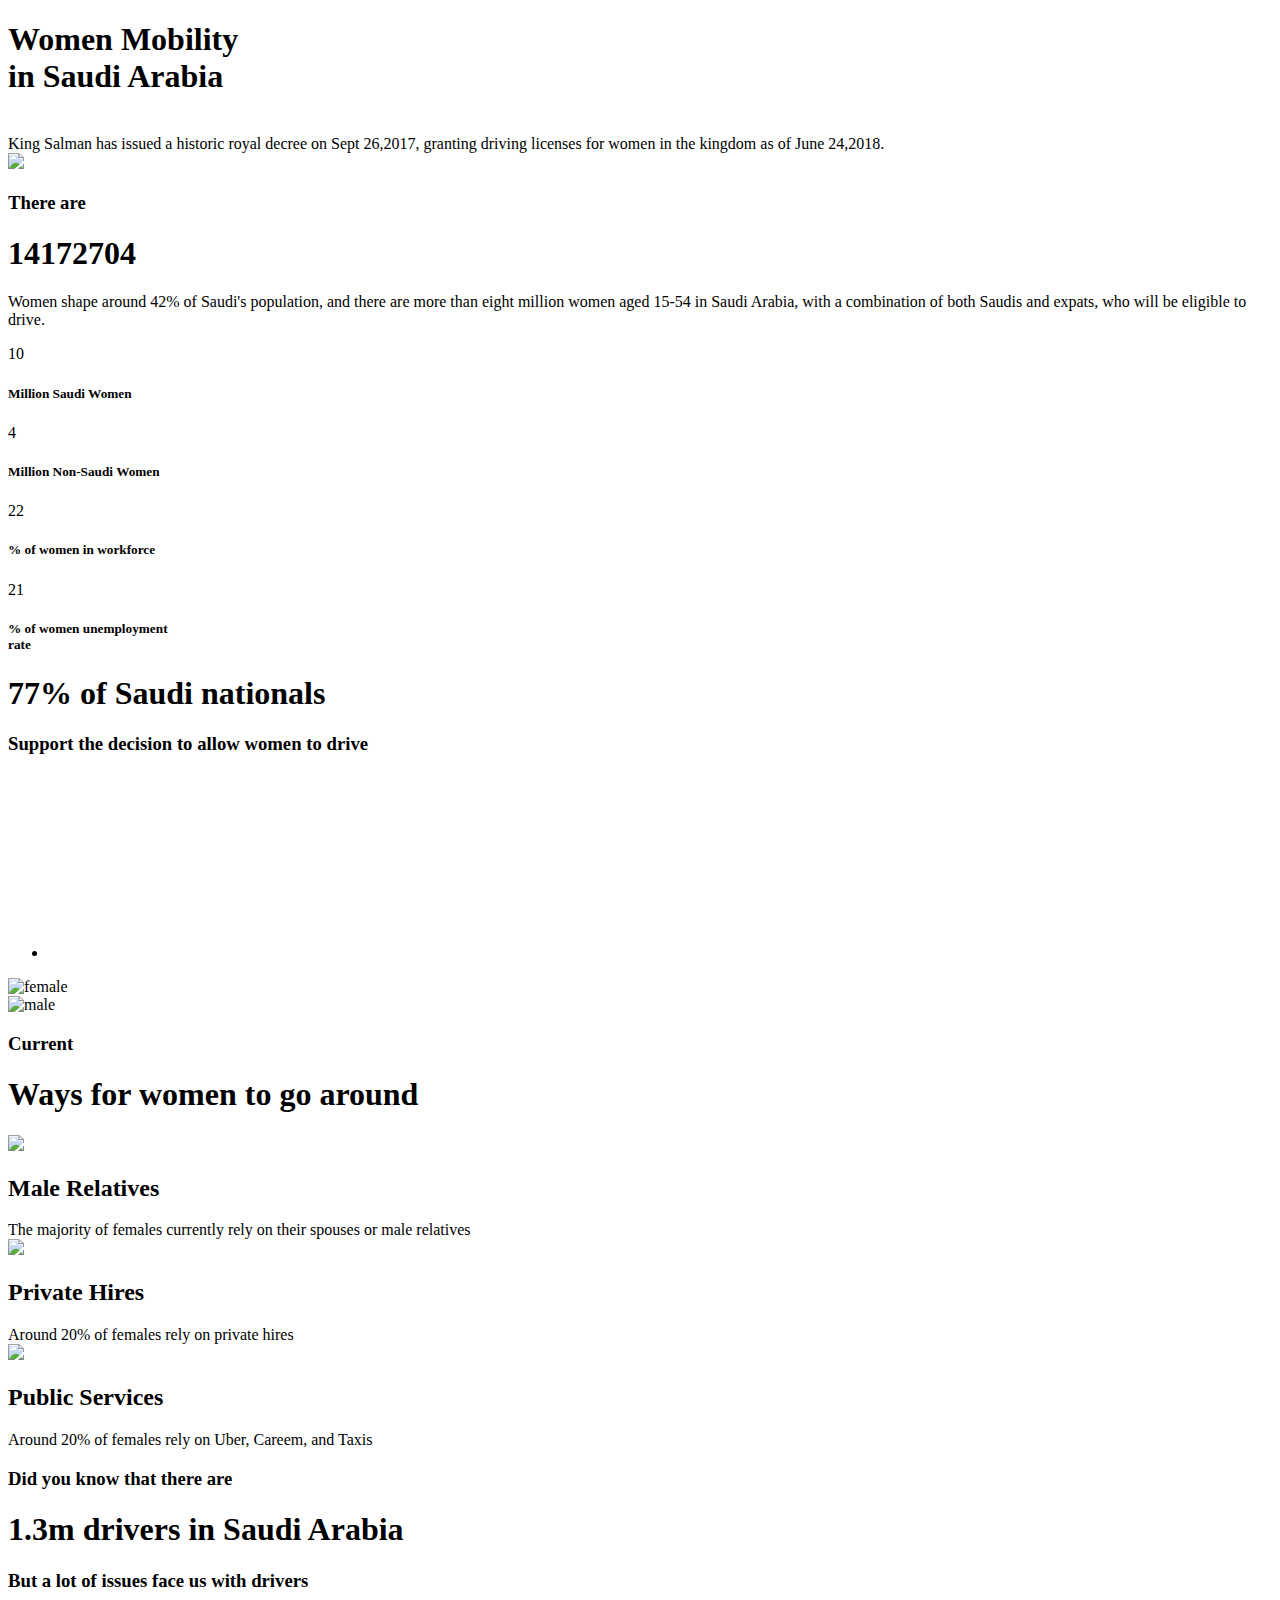
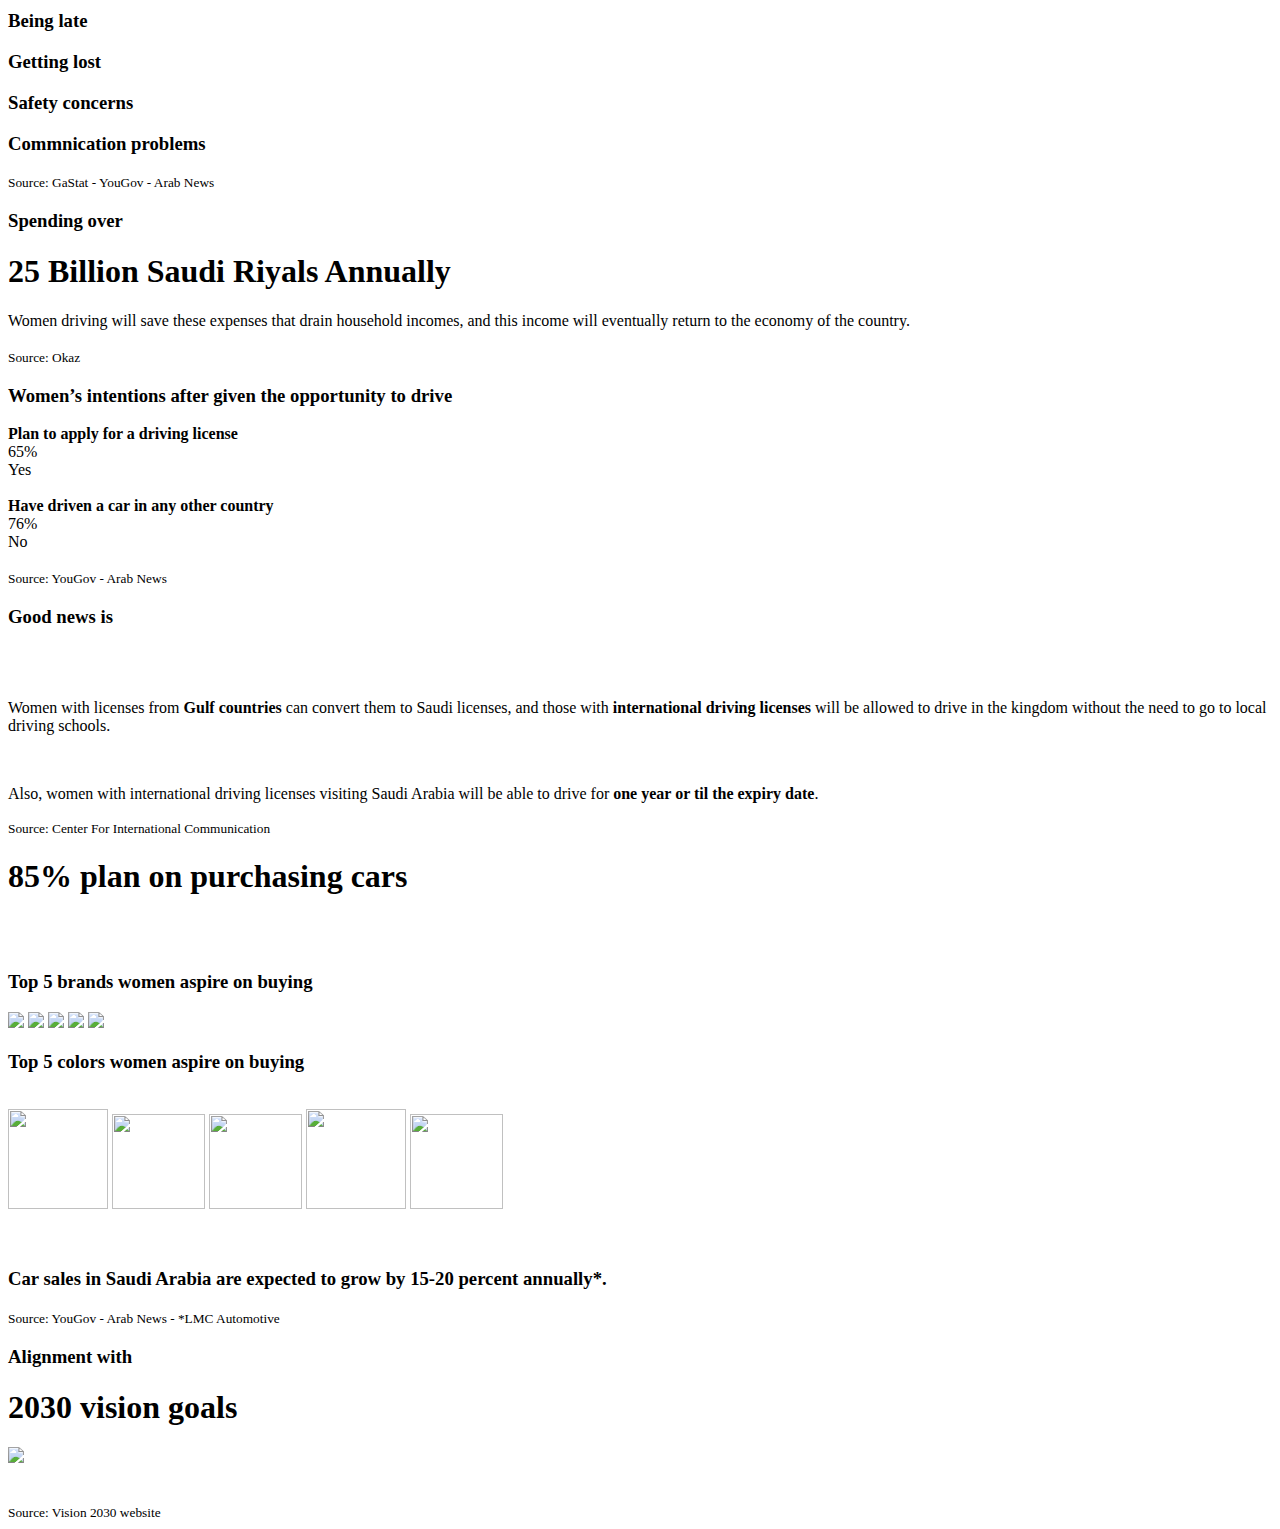
==== index.html @ 743086fd "Add files via upload" ====
<!DOCTYPE html>
<html class="no-js" lang="en">

<head>
    <meta charset="utf-8">
    <title>Women Mobility in Saudi Arabia</title>
    <meta name="description" content="">
    <meta name="author" content="">

    <!-- mobile metas -->
    <meta name="viewport" content="width=device-width, initial-scale=1">

    <!-- CSS -->
    <link rel="stylesheet" href="css/base.css">
    <link rel="stylesheet" href="css/vendor.css">
    <link rel="stylesheet" href="css/main.css">
    <link rel="stylesheet" href="css/piechart.css">
    <link rel="stylesheet" href="css/sunburststyle.css">

    <!-- script -->
    <script src="js/modernizr.js"></script>
    <script src="js/pace.min.js"></script>
    <script src="http://d3js.org/d3.v3.min.js"></script>
    <script src="https://ajax.googleapis.com/ajax/libs/jquery/3.0.0/jquery.min.js"></script>
 

</head>

<body id="top">
    <!-- home -->
    <section id="home" class="s-home target-section" data-parallax="scroll" data-image-src="" >

        <div class="home-content">

            <div class="row home-content__main">
                <div class="col-2-3"><h1> Women Mobility<br> 
                    in Saudi Arabia</h1> <br>King Salman has issued a historic royal decree on Sept 26,2017, granting driving licenses for women in the kingdom as of June 24,2018.</div>
                    <div class=" map col-1-3"><img src="images/mapp.png"></div>
            </div>
            <div class="home-content__line"></div>
        </div> <!-- end home-content -->
    </section> <!-- end s-home -->


    <!-- about -->
    <section id='about' class="s-about">

        <div class="row section-header has-bottom-sep" data-aos="fade-up">
            <div class="col-full">
                <h3 class="subhead subhead--dark">There are</h3>
                <h1 class="stats__count display-1 display-1--light">14172704</h1>
                <!-- <h1 class="display-1 display-1--light">women</h1> -->
            </div>
        </div> <!-- end section-header -->

        <div class="row about-desc" data-aos="fade-up">
            <div class="col-full">
                <p>
                Women shape around 42% of Saudi's population, and there are more than eight million women aged 15-54 in Saudi Arabia, with a combination of both Saudis and expats, who will be eligible to drive. 
                </p>
            </div>
        </div> <!-- end about-desc -->

        <div class="row about-stats stats block-1-4 block-m-1-2 block-mob-full" data-aos="fade-up">
                
            <div class="col-block stats__col ">
                <div class="stats__count">10</div>
                <h5>Million Saudi Women</h5>
            </div>
            <div class="col-block stats__col">
                <div class="stats__count">4</div>
                <h5>Million Non-Saudi Women</h5>
            </div>
            <div class="col-block stats__col">
                <div class="stats__count">22</div>
                <h5>% of women in workforce</h5>
            </div>
            <div class="col-block stats__col">
                <div class="stats__count">21</div>
                <h5>% of women unemployment<br> rate</h5> 
            </div>

        </div> <!-- end about-stats -->

        <div class="about__line"></div>

    </section> <!-- end s-about -->

    <!-- services -->
    <section id='services' class="s-services">

            <div class="row section-header has-bottom-sep" data-aos="fade-up">
                <div class="col-full">
                    <h1 class="display-2">77% of Saudi nationals </h1>
                    <h3 class="subhead">Support the decision to allow women to drive </h3><br>
                </div>
            </div> <!-- end section-header -->

 <div class="row services-list block-1-2 block-tab-full" data-aos="fade-up">
        <div class="charts--container">
                <ul>
                  <li class="chart">
                    <div id="pieChart">
                      <svg id="pieChartSVG">
                        <defs>
                          <filter id='pieChartInsetShadow'>
                            <feOffset dx='0' dy='0'/>
                            <feGaussianBlur stdDeviation='3' result='offset-blur' />
                            <feComposite operator='out' in='SourceGraphic' in2='offset-blur' result='inverse' />
                            <feFlood flood-color='black' flood-opacity='1' result='color' />
                            <feComposite operator='in' in='color' in2='inverse' result='shadow' />
                            <feComposite operator='over' in='shadow' in2='SourceGraphic' />
                          </filter>
                          <filter id="pieChartDropShadow">
                            <feGaussianBlur in="SourceAlpha" stdDeviation="3" result="blur" />
                            <feOffset in="blur" dx="0" dy="3" result="offsetBlur" />
                            <feMerge>
                              <feMergeNode />
                              <feMergeNode in="SourceGraphic" />
                            </feMerge>
                          </filter>
                        </defs>
                      </svg>
                    </div>
                  </li>
                </ul>
        </div>
        <div class="female-icon">
        <img src="images/femaleicon.png" alt="female">
        </div>
        <div class="male-icon">
        <img src="images/maleicon.png" alt="male">
        </div>

    </section> <!-- end s-services -->

    <!-- ways to go -->
    <section id='works' class="s-works">

            <div class="intro-wrap">
                    
                <div class="row section-header has-bottom-sep light-sep" data-aos="fade-up">
                    <div class="col-full">
                        <h3 class="subhead">Current</h3>
                        <h1 class="display-2 display-2--light">Ways for women to go around</h1>
                    </div>
                </div> <!-- end section-header -->
            
         <div class="row block-1-3 block-tab-full" data-aos="fade-up">

            <div class="col-block align-center">
                <img src="images/maleeee.png" />
                <h2 class="display-2--light">Male Relatives</h2>
                The majority of females currently rely on their spouses or male relatives
            </div>
            
            <div class="col-block align-center">
                <img src="images/driverrr.png" />
                <h2 class="display-2--light">Private Hires</h2>
                Around 20% of females rely on private hires
            </div>
            <div class="col-block align-center"> 
                <img src="images/taxiiii.png" />
                <h2 class="display-2--light">Public Services</h2> 
                Around 20% of females rely on Uber, Careem, and Taxis
            </div>
    
        </div> <!-- end row-->
        </div><!-- end intro-wrap-->
    
        </section> <!-- end s-works -->


    <!-- Drivers -->
    <section id='services' class="s-services">

        <div class="row section-header has-bottom-sep" data-aos="fade-up">
            <div class="col-full">
                <h3 class="subhead">Did you know that there are </h3>
                <h1 class="display-2">1.3m drivers in Saudi Arabia</h1>
                <h3 class="subhead">But a lot of issues face us with drivers </h3>
            </div>
        </div> <!-- end section-header -->

        <div class="row services-list block-1-2 block-tab-full service-pad">
            <div class="col-block service-item" data-aos="fade-up">
                <div class="service-icon">
                    <i class="icon-clock"></i>
                </div>
                <div class="service-text">
                    <h3 class="h2">Being late</h3>
                </div>
            </div>

            <div class="col-block service-item" data-aos="fade-up">
                <div class="service-icon">
                    <i class="icon-car"></i>
                </div>
                <div class="service-text">
                    <h3 class="h2">Getting lost</h3>
                </div>
            </div>

            <div class="col-block service-item" data-aos="fade-up">
                <div class="service-icon">
                    <i class="icon-warning"></i>
                </div>  
                <div class="service-text">
                    <h3 class="h2">Safety concerns</h3>
                </div>
            </div>

            <div class="col-block service-item" data-aos="fade-up">
                <div class="service-icon">
                    <i class="icon-chat"></i>
                </div>
                <div class="service-text">
                    <h3 class="h2">Commnication problems</h3>
                </div>
            </div>
            
        </div> <!-- end services-list -->
      <small class="source">Source: GaStat - YouGov - Arab News</small>  
    </section> <!-- end drivers -->


    <!-- Economy -->
    <section id='works' class="s-works">

        <div class="intro-wrap">
                
            <div class="row section-header has-bottom-sep light-sep" data-aos="fade-up">
                <div class="col-full">
                    <h3 class="subhead">Spending over </h3>
                    <h1 class="display-2 display-2--light">25 Billion Saudi Riyals Annually</h1>
                    Women driving will save these expenses that drain household incomes,
                    and this income will eventually return to the economy of the country.<br><br>
                    <small>Source: Okaz</small>
                </div>
            </div> <!-- end section-header -->


        </div> <!-- end intro-wrap-->

    </section> <!-- end Economy -->

     <!-- Section # Planning -->
     <section id='services' class="s-services">

            <div class="row section-header has-bottom-sep" data-aos="fade-up">
                <div class="col-full">
                    <h3 class="subhead">Women’s intentions after given the opportunity to drive </h3>
                </div>
            </div> <!-- end section-header -->
    
            <div class="row services-list block-1-2 block-tab-full">
                <div class="col-block service-item" data-aos="fade-up">
                        <div class="service-text">
                              <strong> Plan to apply for a driving license</strong> 
                            </div>
                            <div id="sunburstchart" class="block-1-2 ">
                                <div id="explanation" style="visibility: block;">
                                    <span id="percentage">65%<br>Yes</span>
                                    <br/>
                                    <span id="desc"></span>
                                    <br/>
                                </div>
                            </div>
            
                        </div>
            
                        <div class="col-block service-item" data-aos="fade-up">
                            <div class="service-text">
                              <strong>Have driven a car in any other country</strong>  
                            </div>
                            <div id="sunburstchart2" class="block-1-2">
                                <div id="explanation2" style="visibility: block;">
                                    <span id="percentage2">76%<br>No</span>
                                    <br/>
                                    <span id="desc2"></span>
                                    <br/>
                                </div>
                            </div>
                        </div>          
     
            </div> <!-- end services-list -->
                
            <small class="source">Source: YouGov - Arab News</small> 
    
        </section> <!-- end Section # Planning -->
    
    
        <!-- Licenses -->
        <section id='works' class="s-works">
    
            <div class="intro-wrap">
                    
                <div class="row section-header has-bottom-sep light-sep" data-aos="fade-up">
                    <div class="col-full">
                        <h3 class="subhead"> Good news is</h3><br><br>
                        <!-- <h1 class="display-2 display-2--light">Reasons to drive</h1> -->
                           <p class="grey">Women with licenses from
                                <b class="light">Gulf countries</b> can convert them to Saudi licenses, and those with
                                <b class="light">international driving licenses</b> will be allowed to drive in the kingdom without the need to go to local
                                driving schools.</p> 
                                <br>
                                <p class="grey">Also, women with international driving licenses visiting Saudi Arabia will be able to drive for
                                <b class="light">one year or til the expiry date</b>.</p> 
                                <small class="source">Source: Center For International Communication</small>

                    </div>
                </div> <!-- end section-header -->
    
    
          
    
            </div> <!-- end intro-wrap-->
    
        </section> <!-- end Reasons -->


    <!-- Cars -->
    <section id="clients" class="s-clients">

        <div class="row section-header" data-aos="fade-up">
            <div class="col-full">

                <h1 class="display-2">85% plan on purchasing cars</h1> <br><br>
                <h3 class="subhead">Top 5 brands women aspire on buying</h3>
            </div>
        </div> <!-- end section-header -->

        <div class="row clients-outer" data-aos="fade-up">
            <div class="col-full">
                <div class="clients">
                    
                    <a href="#0" title="" class="clients_"><img src="images/clients/toyota.jpg" /></a>
                    <a href="#0" title="" class="clients_"><img src="images/clients/bmww.png" /></a>
                    <a href="#0" title="" class="clients_"><img src="images/clients/jeepp.png" /></a>
                    <a href="#0" title="" class="clients_"><img src="images/clients/mercedess.png" /></a>
                    <a href="#0" title="" class="clients_"><img src="images/clients/kiaaa.png" /></a>                    
                     
                </div> <!-- end clients -->
            </div> <!-- end col-full -->
        </div> <!-- end clients-outer -->

        <div class="row clients-outer" data-aos="fade-up">
                <div class="col-full">
                        <h3 class="subhead">Top 5 colors women aspire on buying</h3><br>

                    <div class="clients">
                        <a href="#0" title="" class="clients_"><img src="images/colors/blackkk.png" height="100px" width="100px" /></a>
                        <a href="#0" title="" class="clients_"><img src="images/colors/whiteee.png" height="95px" width="93px" /></a>
                        <a href="#0" title="" class="clients_"><img src="images/colors/pearlywhiteee.png" height="95px" width="93px" /></a>
                        <a href="#0" title="" class="clients_"><img src="images/colors/reddd.png" height="100px" width="100px" /></a>
                        <a href="#0" title="" class="clients_"><img src="images/colors/blueee.png" height="95px" width="93px" /></a>
                    </div> <!-- end clients -->
                </div> <!-- end col-full -->
                <br><br>
                <div class="col-full">
                        <h3>Car sales in Saudi Arabia are expected to grow by 15-20 percent annually*.</h3>
                </div>
                
            <small class="source">Source: YouGov - Arab News - *LMC Automotive</small> 
                </div> 
            </div> <!-- end clients-outer -->
      
       

    </section> <!-- end cars -->


    <!-- contact-->
    <section id="contact" class="s-contact">

        <div class="overlay"></div>
        <div class="contact__line"></div>

        <div class="row section-header" data-aos="fade-up">
            <div class="col-full">
                <h3 class="subhead">Alignment with</h3>
                <h1 class="display-2 display-2--light">2030 vision goals</h1>
            </div>
        </div>

        <div class="row contact-content" data-aos="fade-up">

                        <div id="vision"> 
                                <img data-aos=zoom-in-up id="vision" src="images/vision2.png">
                        </div>
                        <br><br>
                        <small class="source">Source: Vision 2030 website</small> 
                        

        </div> <!-- end contact-content -->

    </section> <!-- end s-contact -->



    <!-- Java Script -->
    <script src="js/jquery-3.2.1.min.js"></script>
    <script src="js/plugins.js"></script>
    <script src="js/main.js"></script>
    <script src="js/piescript.js"></script>
    <script src="js/sunburstScript.js"></script>
    <script src="js/sunburst2Script.js"></script>
   

</body>

</html>
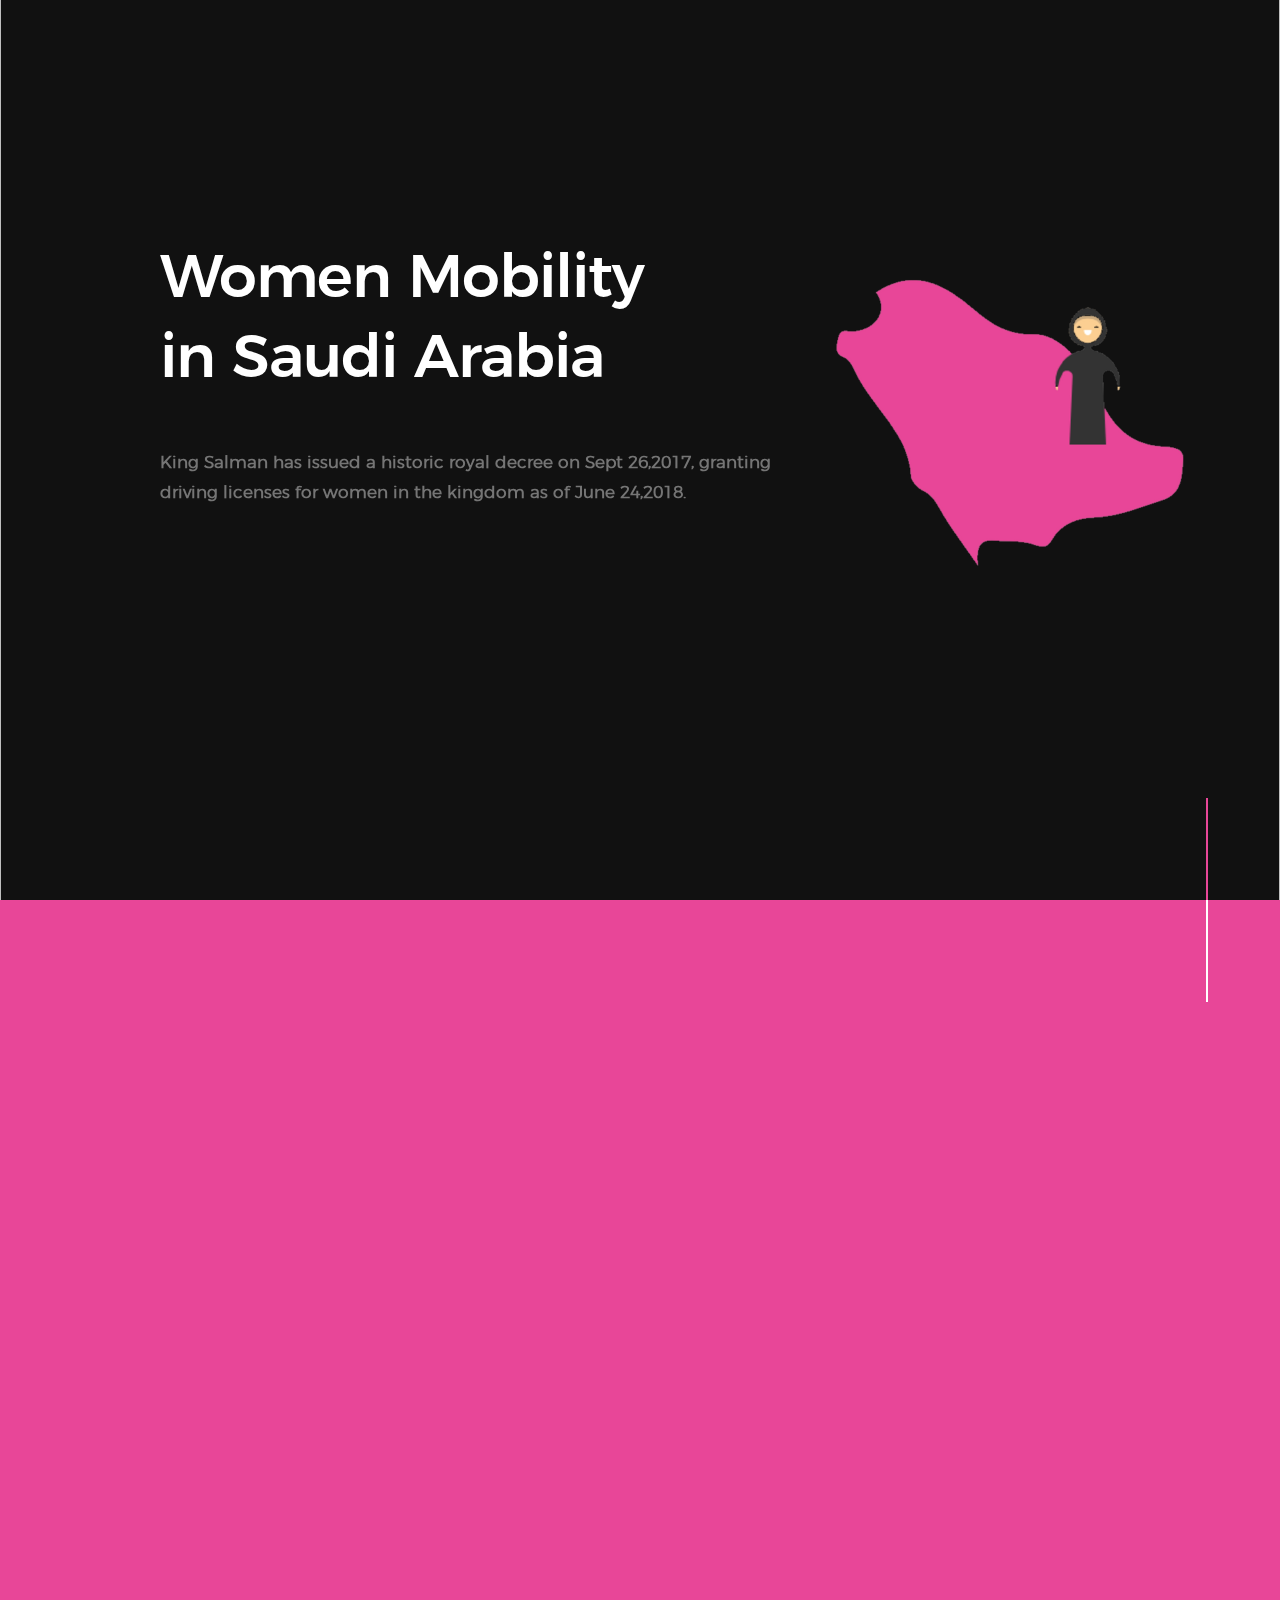
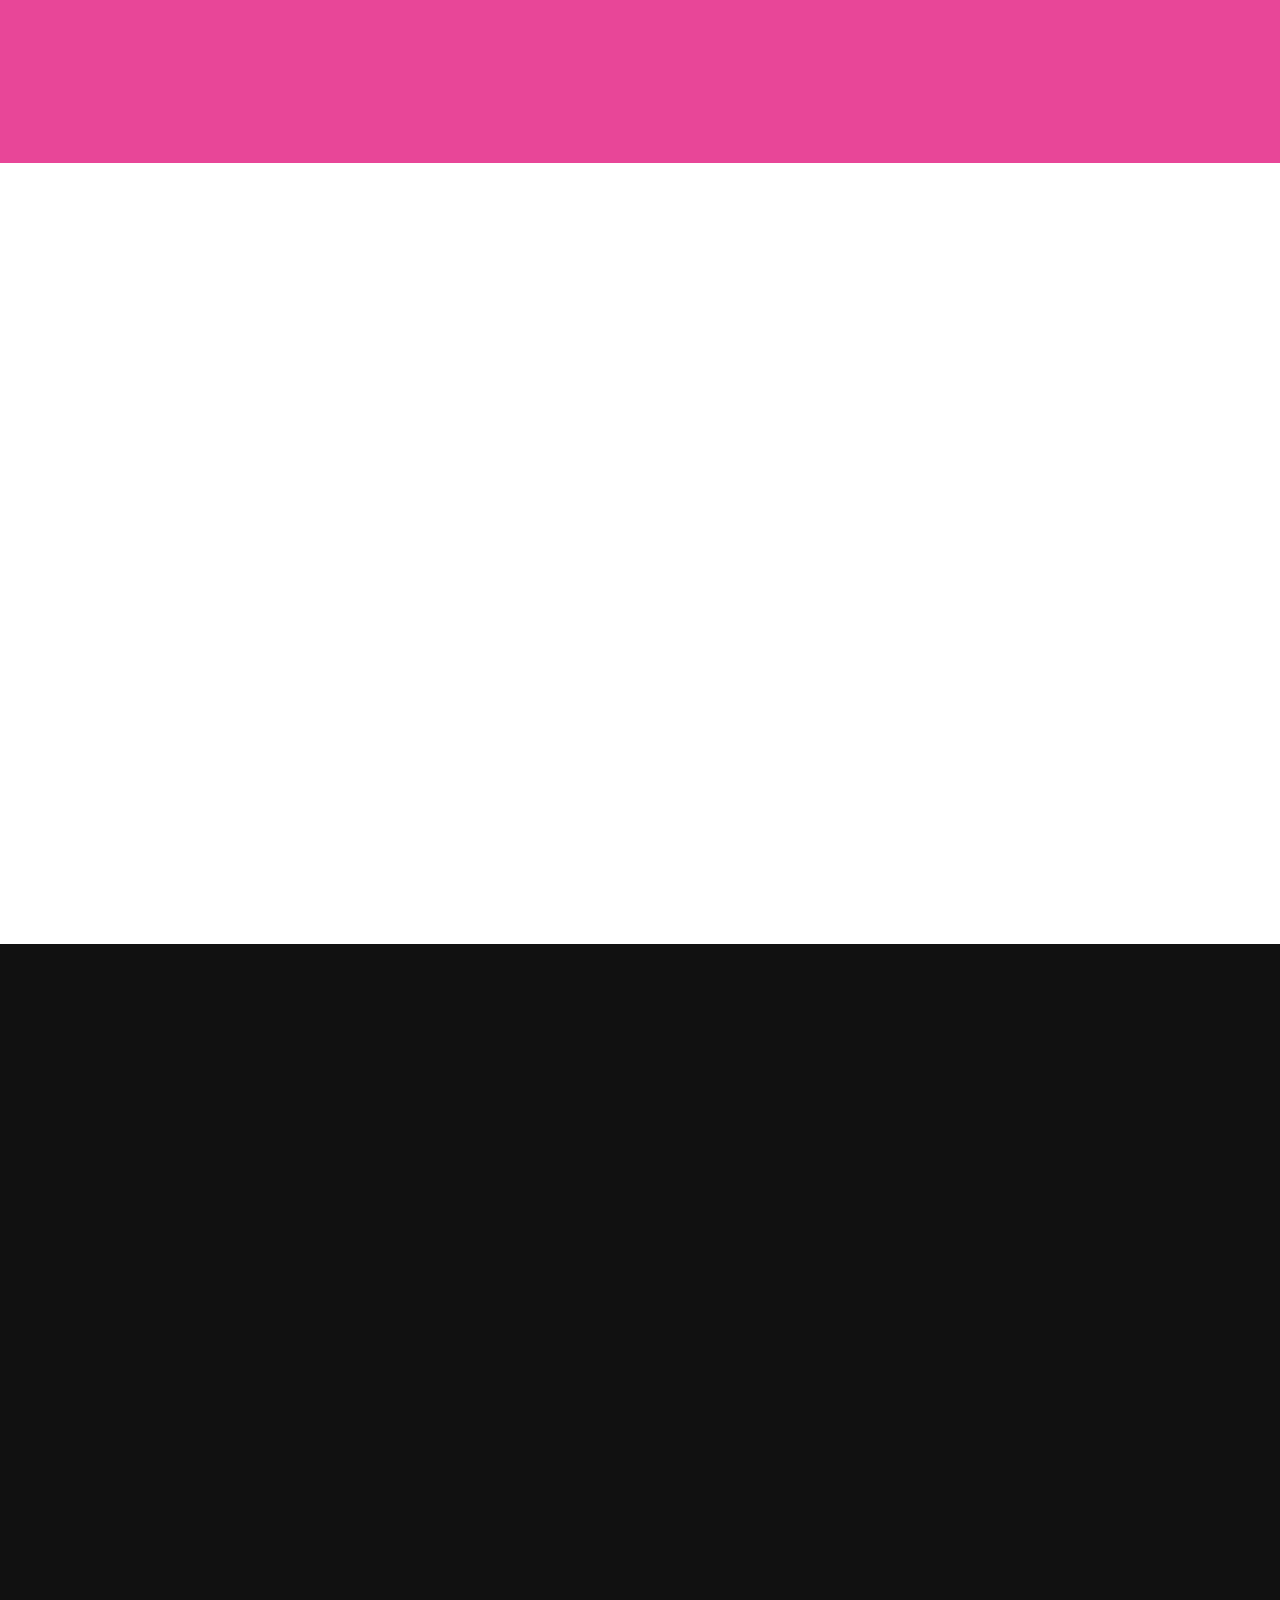
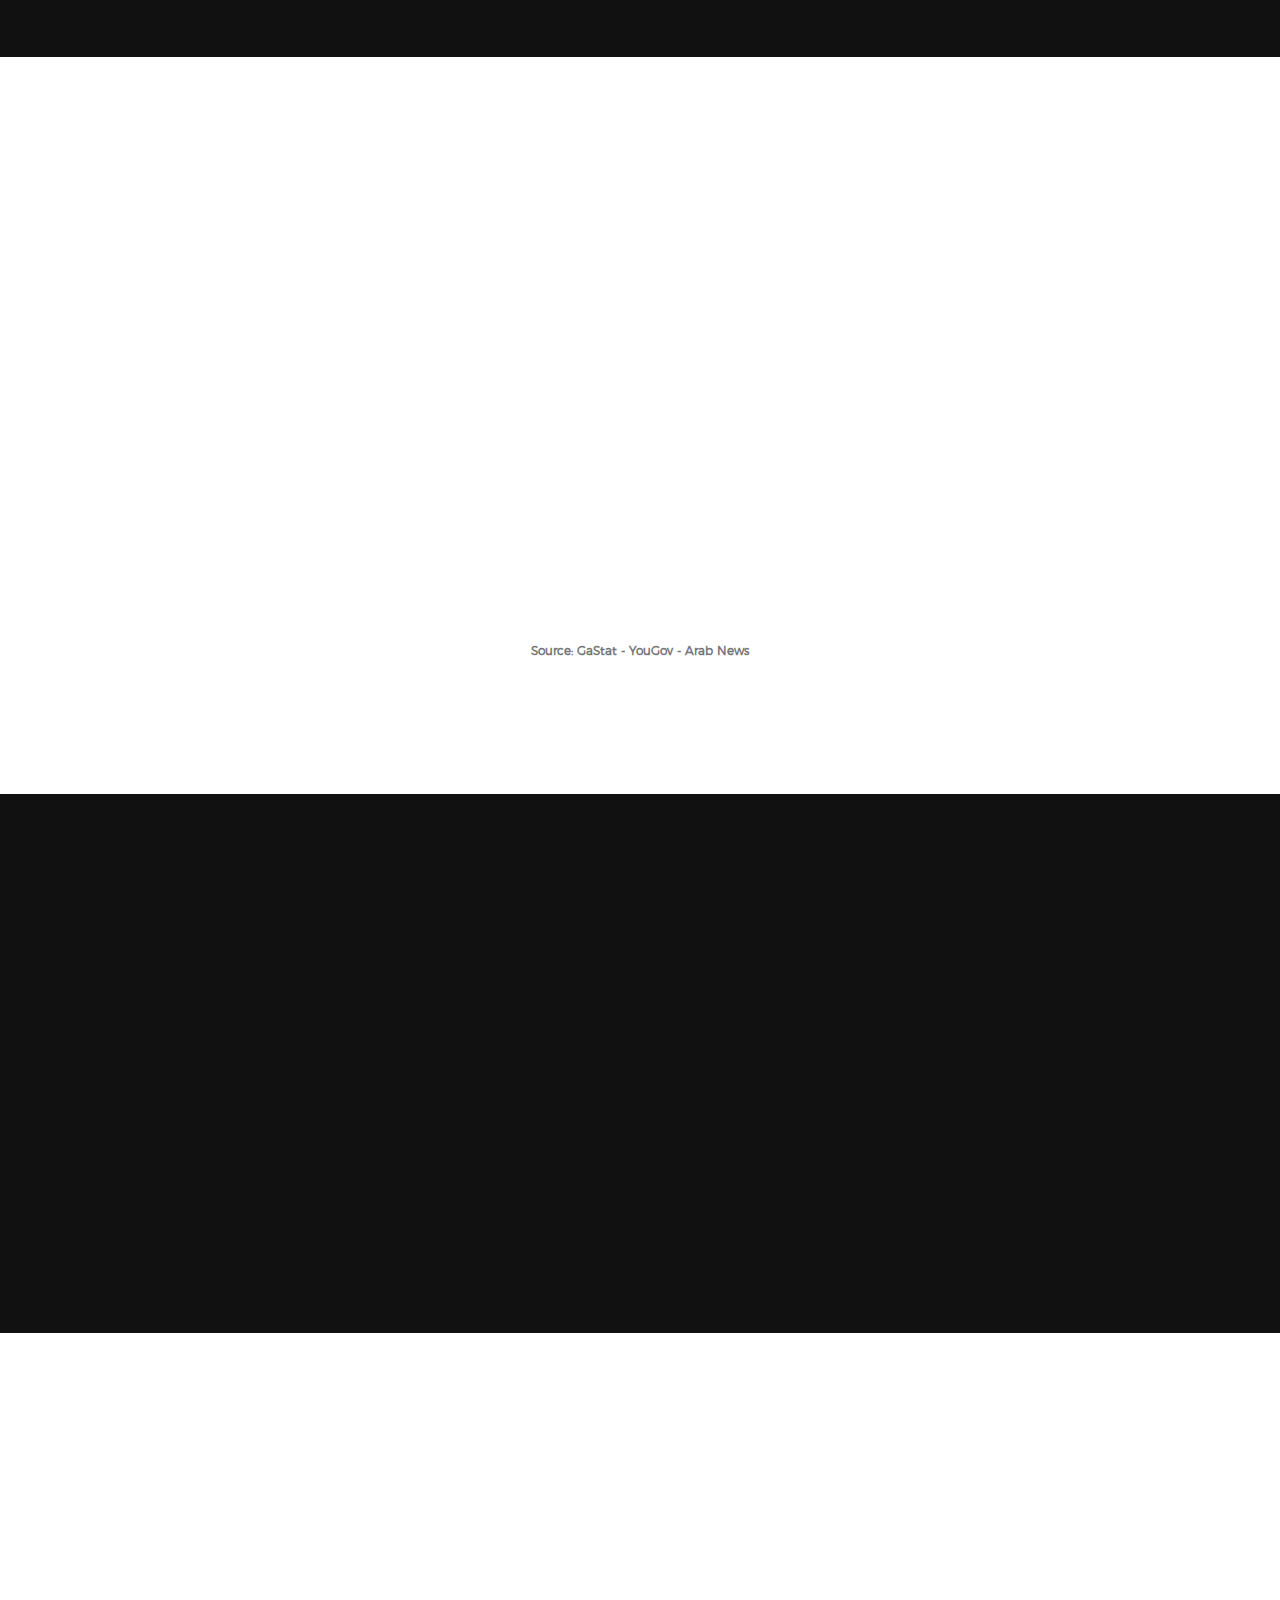
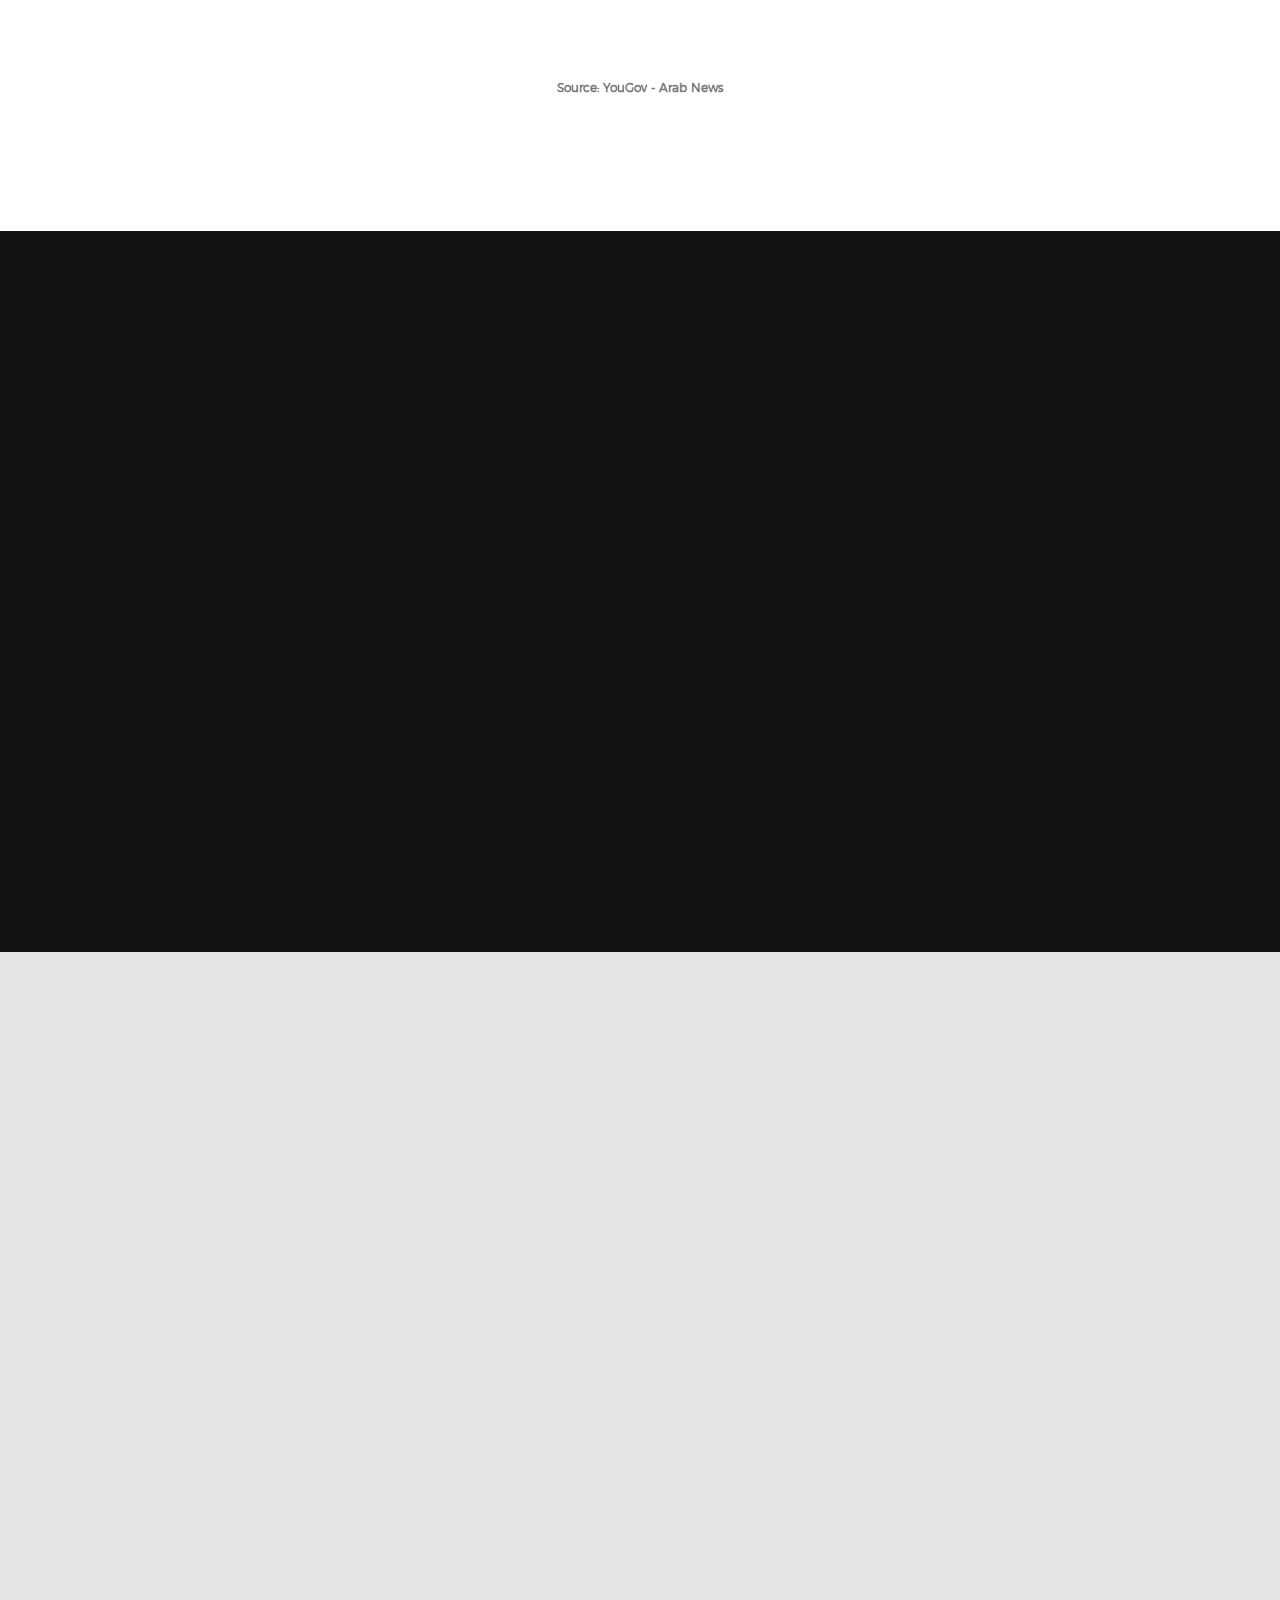
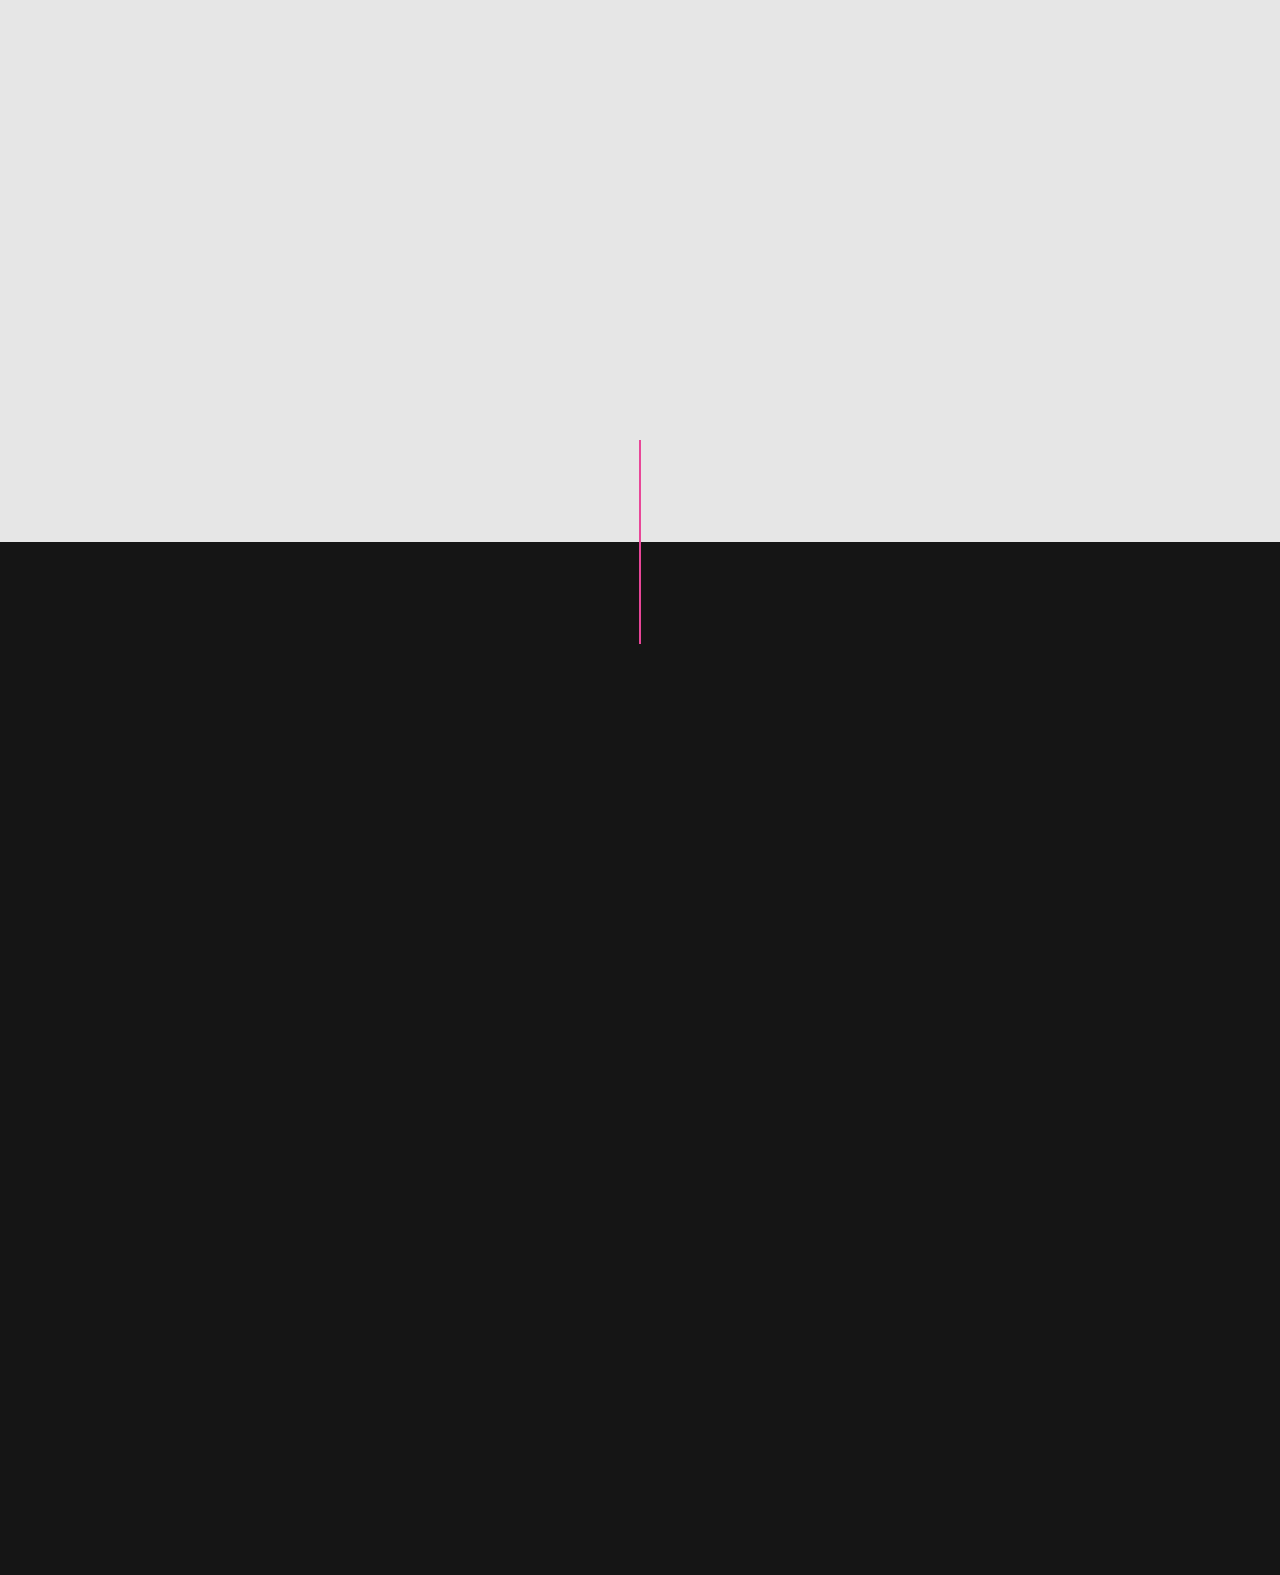
==== commit 7d177ea4: "Update index.html" ====
--- a/index.html
+++ b/index.html
@@ -20,7 +20,7 @@
     <!-- script -->
     <script src="js/modernizr.js"></script>
     <script src="js/pace.min.js"></script>
-    <script src="http://d3js.org/d3.v3.min.js"></script>
+    <script src="https://d3js.org/d3.v3.min.js"></script>
     <script src="https://ajax.googleapis.com/ajax/libs/jquery/3.0.0/jquery.min.js"></script>
  
 
@@ -409,4 +409,4 @@
 
 </body>
 
-</html>+</html>
--- a/css/base.css
+++ b/css/base.css
@@ -0,0 +1,921 @@
+/* =================================================================== 
+ *
+ *  Base Stylesheet
+ *  ------------------------------------------------------------------
+ *
+ *  TOC:
+ *  # imports 
+ *  # normalize
+ *  # basic/base setup styles
+ *      ## Media
+ *      ## Typography resets 
+ *      ## links
+ *      ## inputs
+ *  # grid
+ *      ## medium size devices
+ *      ## tablets
+ *      ## mobile devices
+ *      ## small mobile devices
+ *  # block grids
+ *      ## medium size devices
+ *      ## tablets
+ *      ## mobile devices
+ *      ## small mobile devices
+ *  # MISC
+ *
+ * =================================================================== */
+
+
+/* ===================================================================
+ * # imports 
+ *
+ * ------------------------------------------------------------------- */
+@import url("font-awesome/css/font-awesome.min.css");
+@import url("micons/micons.css");
+@import url("fonts.css");
+
+
+/* ===================================================================
+ * # normalize
+ * normalize.css v5.0.0 | MIT License | 
+ * github.com/necolas/normalize.css
+ *
+ * ------------------------------------------------------------------- */
+html {
+    font-family: "montserrat-light", sans-serif;
+    line-height: 1.15;
+    -ms-text-size-adjust: 100%;
+    -webkit-text-size-adjust: 100%;
+}
+
+body {
+    margin: 0;
+}
+
+article,
+aside,
+footer,
+header,
+nav,
+section {
+    display: block;
+}
+
+h1 {
+    font-size: 2em;
+    margin: 0.67em 0;
+}
+
+figcaption,
+figure,
+main {
+    display: block;
+}
+
+figure {
+    margin: 1em 40px;
+}
+
+hr {
+    box-sizing: content-box;
+    height: 0;
+    overflow: visible;
+}
+
+pre {
+    font-family: monospace, monospace;
+    font-size: 1em;
+}
+
+a {
+    background-color: transparent;
+    -webkit-text-decoration-skip: objects;
+}
+
+a:active,
+a:hover {
+    outline-width: 0;
+}
+
+abbr[title] {
+    border-bottom: none;
+    text-decoration: underline;
+    text-decoration: underline dotted;
+}
+
+b,
+strong {
+    font-weight: inherit;
+}
+
+b,
+strong {
+    font-weight: bolder;
+}
+
+code,
+kbd,
+samp {
+    font-family: monospace, monospace;
+    font-size: 1em;
+}
+
+dfn {
+    font-style: italic;
+}
+
+mark {
+    background-color: #ff0;
+    color: #000;
+}
+
+small {
+    font-size: 80%;
+}
+
+sub,
+sup {
+    font-size: 75%;
+    line-height: 0;
+    position: relative;
+    vertical-align: baseline;
+}
+
+sub {
+    bottom: -0.25em;
+}
+
+sup {
+    top: -0.5em;
+}
+
+audio,
+video {
+    display: inline-block;
+}
+
+audio:not([controls]) {
+    display: none;
+    height: 0;
+}
+
+img {
+    border-style: none;
+}
+
+svg:not(:root) {
+    overflow: hidden;
+}
+
+button,
+input,
+optgroup,
+select,
+textarea {
+    font-family: sans-serif;
+    font-size: 100%;
+    line-height: 1.15;
+    margin: 0;
+}
+
+button,
+input {
+    overflow: visible;
+}
+
+button,
+select {
+    text-transform: none;
+}
+
+button,
+html [type="button"],
+[type="reset"],
+[type="submit"] {
+    -webkit-appearance: button;
+}
+
+button::-moz-focus-inner,
+[type="button"]::-moz-focus-inner,
+[type="reset"]::-moz-focus-inner,
+[type="submit"]::-moz-focus-inner {
+    border-style: none;
+    padding: 0;
+}
+
+button:-moz-focusring,
+[type="button"]:-moz-focusring,
+[type="reset"]:-moz-focusring,
+[type="submit"]:-moz-focusring {
+    outline: 1px dotted ButtonText;
+}
+
+fieldset {
+    border: 1px solid #c0c0c0;
+    margin: 0 2px;
+    padding: 0.35em 0.625em 0.75em;
+}
+
+legend {
+    box-sizing: border-box;
+    color: inherit;
+    display: table;
+    max-width: 100%;
+    padding: 0;
+    white-space: normal;
+}
+
+progress {
+    display: inline-block;
+    vertical-align: baseline;
+}
+
+textarea {
+    overflow: auto;
+}
+
+[type="checkbox"],
+[type="radio"] {
+    box-sizing: border-box;
+    padding: 0;
+}
+
+[type="number"]::-webkit-inner-spin-button,
+[type="number"]::-webkit-outer-spin-button {
+    height: auto;
+}
+
+[type="search"] {
+    -webkit-appearance: textfield;
+    outline-offset: -2px;
+}
+
+[type="search"]::-webkit-search-cancel-button,
+[type="search"]::-webkit-search-decoration {
+    -webkit-appearance: none;
+}
+
+::-webkit-file-upload-button {
+    -webkit-appearance: button;
+    font: inherit;
+}
+
+details,
+menu {
+    display: block;
+}
+
+summary {
+    display: list-item;
+}
+
+canvas {
+    display: inline-block;
+}
+
+template {
+    display: none;
+}
+
+[hidden] {
+    display: none;
+}
+
+
+/* ===================================================================
+ * # basic/base setup styles
+ *
+ * ------------------------------------------------------------------- */
+html {
+    font-size: 62.5%;
+    box-sizing: border-box;
+}
+
+*,
+*::before,
+*::after {
+    box-sizing: inherit;
+}
+
+body {
+    font-weight: normal;
+    line-height: 1;
+    word-wrap: break-word;
+    text-rendering: optimizeLegibility;
+    -webkit-overflow-scrolling: touch;
+    -webkit-text-size-adjust: none;
+}
+
+body,
+input,
+button {
+    -moz-osx-font-smoothing: grayscale;
+    -webkit-font-smoothing: antialiased;
+}
+
+
+
+
+
+/* ------------------------------------------------------------------- 
+ * ## Typography resets 
+ * ------------------------------------------------------------------- */
+div,
+dl,
+dt,
+dd,
+ul,
+ol,
+li,
+h1,
+h2,
+h3,
+h4,
+h5,
+h6,
+pre,
+form,
+p,
+blockquote,
+th,
+td {
+    margin: 0;
+    padding: 0;
+}
+
+h1,
+h2,
+h3,
+h4,
+h5,
+h6 {
+    -webkit-font-smoothing: auto;
+    -webkit-font-smoothing: antialiased;
+    -webkit-font-variant-ligatures: common-ligatures;
+    -moz-font-variant-ligatures: common-ligatures;
+    font-variant-ligatures: common-ligatures;
+    text-rendering: optimizeLegibility;
+}
+
+em,
+i {
+    font-style: italic;
+    line-height: inherit;
+}
+
+strong,
+b {
+    font-weight: bold;
+    line-height: inherit;
+}
+
+small {
+    font-size: 60%;
+    line-height: inherit;
+}
+
+ol,
+ul {
+    list-style: none;
+}
+
+li {
+    display: block;
+}
+
+
+/* ------------------------------------------------------------------- 
+ * ## links 
+ * ------------------------------------------------------------------- */
+a {
+    text-decoration: none;
+    line-height: inherit;
+}
+
+a img {
+    border: none;
+}
+
+
+/* ------------------------------------------------------------------- 
+ * ## inputs 
+ * ------------------------------------------------------------------- */
+fieldset {
+    margin: 0;
+    padding: 0;
+}
+
+input[type="email"],
+input[type="number"],
+input[type="search"],
+input[type="text"],
+input[type="tel"],
+input[type="url"],
+input[type="password"],
+textarea {
+    -webkit-appearance: none;
+    -moz-appearance: none;
+    -ms-appearance: none;
+    -o-appearance: none;
+    appearance: none;
+}
+
+
+/* ===================================================================
+ * # grid
+ *
+ * ------------------------------------------------------------------- */
+.row {
+    width: 94%;
+    max-width: 1200px;
+    margin: 0 auto;
+}
+
+.row:after {
+    content: "";
+    display: table;
+    clear: both;
+}
+
+.row .row {
+    width: auto;
+    max-width: none;
+    margin-left: -20px;
+    margin-right: -20px;
+}
+
+
+/* column blocks
+ * -------------------------------------- */
+[class*="col-"] {
+    float: left;
+    padding: 0 20px;
+}
+
+[class*="col-"]+[class*="col-"].end {
+    float: right;
+}
+
+
+/* column width classes 
+ * -------------------------------------- */
+.col-one {
+    width: 8.33333%;
+}
+
+.col-two,
+.col-1-6 {
+    width: 16.66667%;
+}
+
+.col-three,
+.col-1-4 {
+    width: 25%;
+}
+
+.col-four,
+.col-1-3 {
+    width: 33.33333%;
+}
+
+.col-five {
+    width: 41.66667%;
+}
+
+.col-six,
+.col-1-2 {
+    width: 50%;
+
+}
+
+.col-seven {
+    width: 58.33333%;
+}
+
+.col-eight,
+.col-2-3 {
+    width: 66.66667%;
+}
+
+.col-nine,
+.col-3-4 {
+    width: 75%;
+}
+
+.col-ten,
+.col-5-6 {
+    width: 83.33333%;
+}
+
+.col-eleven {
+    width: 91.66667%;
+}
+
+.col-twelve,
+.col-full {
+    width: 100%;
+}
+
+
+/* ------------------------------------------------------------------- 
+ * ## medium size devices
+ * ------------------------------------------------------------------- */
+@media only screen and (max-width: 1200px) {
+    .row .row {
+        margin-left: -15px;
+        margin-right: -15px;
+    }
+    [class*="col-"] {
+        padding: 0 15px;
+    }
+    .md-two,
+    .md-1-6 {
+        width: 16.66667%;
+    }
+    .md-one {
+        width: 8.33333%;
+    }
+    .md-three,
+    .md-1-4 {
+        width: 25%;
+    }
+    .md-four,
+    .md-1-3 {
+        width: 33.33333%;
+    }
+    .md-five {
+        width: 41.66667%;
+    }
+    .md-six,
+    .md-1-2 {
+        width: 50%;
+    }
+    .md-seven {
+        width: 58.33333%;
+    }
+    .md-eight,
+    .md-2-3 {
+        width: 66.66667%;
+    }
+    .md-nine,
+    .md-3-4 {
+        width: 75%;
+    }
+    .md-ten,
+    .md-5-6 {
+        width: 83.33333%;
+    }
+    .md-eleven {
+        width: 91.66667%;
+    }
+    .md-twelve,
+    .md-full {
+        width: 100%;
+    }
+}
+
+
+/* ------------------------------------------------------------------- 
+ * ## tablets
+ * ------------------------------------------------------------------- */
+@media only screen and (max-width: 800px) {
+    .row {
+        width: 90%;
+    }
+    .tab-1-4 {
+        width: 25%;
+    }
+    .tab-1-3 {
+        width: 33.33333%;
+    }
+    .tab-1-2 {
+        width: 50%;
+    }
+    .tab-2-3 {
+        width: 66.66667%;
+    }
+    .tab-3-4 {
+        width: 75%;
+    }
+    .tab-full {
+        width: 100%;
+    }
+}
+
+
+/* ------------------------------------------------------------------- 
+ * ## mobile devices
+ * ------------------------------------------------------------------- */
+@media only screen and (max-width: 600px) {
+    .row {
+        width: auto;
+        padding-left: 25px;
+        padding-right: 25px;
+    }
+    .row .row {
+        margin-left: -10px;
+        margin-right: -10px;
+    }
+    [class*="col-"] {
+        padding: 0 10px;
+    }
+    .mob-1-4 {
+        width: 25%;
+    }
+    .mob-1-3 {
+        width: 33.33333%;
+    }
+    .mob-1-2 {
+        width: 50%;
+    }
+    .mob-2-3 {
+        width: 66.66667%;
+    }
+    .mob-3-4 {
+        width: 75%;
+    }
+    .mob-full {
+        width: 100%;
+    }
+}
+
+
+/* ------------------------------------------------------------------- 
+ * ## small mobile devices
+ * ------------------------------------------------------------------- */
+
+/* stack columns on small mobile devices
+ * ------------------------------------------------------------------- */
+
+@media only screen and (max-width: 400px) {
+    .row .row {
+        padding-left: 0;
+        padding-right: 0;
+        margin-left: 0;
+        margin-right: 0;
+    }
+    [class*="col-"] {
+        width: 100% !important;
+        float: none !important;
+        clear: both !important;
+        margin-left: 0;
+        margin-right: 0;
+        padding: 0;
+    }
+    [class*="col-"]+[class*="col-"].end {
+        float: none;
+    }
+}
+
+
+/* ===================================================================
+ * # block grids
+ * ------------------------------------------------------------------- */
+
+/*   Equally-sized columns define at row level
+ * ------------------------------------------------------------------- */
+[class*="block-"]:after {
+    content: "";
+    display: table;
+    clear: both;
+}
+
+.block-1-6 .col-block {
+    width: 16.66667%;
+}
+
+.block-1-5 .col-block {
+    width: 20%;
+}
+
+.block-1-4 .col-block {
+    width: 25%;
+}
+
+.block-1-3 .col-block {
+    width: 33.33333%;
+}
+
+.block-1-2 .col-block {
+    width: 50%;
+}
+
+
+/**
+ * Clearing for block grid columns. Allow columns with 
+ * different heights to align properly.
+ */
+
+.block-1-6 .col-block:nth-child(6n+1),
+.block-1-5 .col-block:nth-child(5n+1),
+.block-1-4 .col-block:nth-child(4n+1),
+.block-1-3 .col-block:nth-child(3n+1),
+.block-1-2 .col-block:nth-child(2n+1) {
+    clear: both;
+}
+
+
+/* ------------------------------------------------------------------- 
+ * ## medium size devices
+ * ------------------------------------------------------------------- */
+@media only screen and (max-width: 1200px) {
+    .block-m-1-6 .col-block {
+        width: 16.66667%;
+    }
+    .block-m-1-5 .col-block {
+        width: 20%;
+    }
+    .block-m-1-4 .col-block {
+        width: 25%;
+    }
+    .block-m-1-3 .col-block {
+        width: 33.33333%;
+    }
+    .block-m-1-2 .col-block {
+        width: 50%;
+    }
+    .block-m-full .col-block {
+        width: 100%;
+        clear: both;
+    }
+    [class*="block-m-"] .col-block:nth-child(n) {
+        clear: none;
+    }
+    .block-m-1-6 .col-block:nth-child(6n+1),
+    .block-m-1-5 .col-block:nth-child(5n+1),
+    .block-m-1-4 .col-block:nth-child(4n+1),
+    .block-m-1-3 .col-block:nth-child(3n+1),
+    .block-m-1-2 .col-block:nth-child(2n+1) {
+        clear: both;
+    }
+}
+
+
+/* ------------------------------------------------------------------- 
+ * ## tablets
+ * ------------------------------------------------------------------- */
+@media only screen and (max-width: 800px) {
+    .block-tab-1-6 .col-block {
+        width: 16.66667%;
+    }
+    .block-tab-1-5 .col-block {
+        width: 20%;
+    }
+    .block-tab-1-4 .col-block {
+        width: 25%;
+    }
+    .block-tab-1-3 .col-block {
+        width: 33.33333%;
+    }
+    .block-tab-1-2 .col-block {
+        width: 50%;
+    }
+    .block-tab-full .col-block {
+        width: 100%;
+        clear: both;
+    }
+    [class*="block-tab-"] .col-block:nth-child(n) {
+        clear: none;
+    }
+    .block-tab-1-6 .col-block:nth-child(6n+1),
+    .block-tab-1-6 .col-block:nth-child(5n+1),
+    .block-tab-1-4 .col-block:nth-child(4n+1),
+    .block-tab-1-3 .col-block:nth-child(3n+1),
+    .block-tab-1-2 .col-block:nth-child(2n+1) {
+        clear: both;
+    }
+}
+
+
+/* ------------------------------------------------------------------- 
+ * ## mobile devices
+ * ------------------------------------------------------------------- */
+@media only screen and (max-width: 600px) {
+    .block-mob-1-6 .col-block {
+        width: 16.66667%;
+    }
+    .block-mob-1-5 .col-block {
+        width: 20%;
+    }
+    .block-mob-1-4 .col-block {
+        width: 25%;
+    }
+    .block-mob-1-3 .col-block {
+        width: 33.33333%;
+    }
+    .block-mob-1-2 .col-block {
+        width: 50%;
+    }
+    .block-mob-full .col-block {
+        width: 100%;
+        clear: both;
+    }
+    [class*="block-mob-"] .col-block:nth-child(n) {
+        clear: none;
+    }
+    .block-mob-1-6 .col-block:nth-child(6n+1),
+    .block-mob-1-5 .col-block:nth-child(5n+1),
+    .block-mob-1-4 .col-block:nth-child(4n+1),
+    .block-mob-1-3 .col-block:nth-child(3n+1),
+    .block-mob-1-2 .col-block:nth-child(2n+1) {
+        clear: both;
+    }
+}
+
+
+/* ------------------------------------------------------------------- 
+ * ## small mobile devices
+ * ------------------------------------------------------------------- */
+
+/* stack columns on small mobile devices
+ * ------------------------------------------------------------------- */
+
+@media only screen and (max-width: 400px) {
+    .stack .col-block {
+        width: 100% !important;
+        float: none !important;
+        clear: both !important;
+        margin-left: 0;
+        margin-right: 0;
+    }
+}
+
+
+/* ===================================================================
+ * # MISC
+ *
+ * ------------------------------------------------------------------- */
+.group:after {
+    content: "";
+    display: table;
+    clear: both;
+}
+
+
+/* Misc Helper Styles
+ * -------------------------------------- */
+.is-hidden {
+    display: none;
+}
+
+.is-invisible {
+    visibility: hidden;
+}
+
+.antialiased {
+    -webkit-font-smoothing: antialiased;
+    -moz-osx-font-smoothing: grayscale;
+}
+
+.overflow-hidden {
+    overflow: hidden;
+}
+
+.remove-bottom {
+    margin-bottom: 0;
+}
+
+.half-bottom {
+    margin-bottom: 1.5rem !important;
+}
+
+.add-bottom {
+    margin-bottom: 3rem !important;
+}
+
+.no-border {
+    border: none;
+}
+
+.full-width {
+    width: 100%;
+}
+
+.text-center {
+    text-align: center;
+}
+
+.text-left {
+    text-align: left;
+}
+
+.text-right {
+    text-align: right;
+}
+
+.pull-left {
+    float: left;
+}
+
+.pull-right {
+    float: right;
+}
+
+.align-center {
+    margin-left: auto;
+    margin-right: auto;
+    text-align: center;
+}
+
+
+/*# sourceMappingURL=base.css.map */--- a/css/vendor.css
+++ b/css/vendor.css
@@ -0,0 +1,1093 @@
+/* =================================================================== 
+ * Vendor/Third Party CSS 
+ */
+
+/* ===================================================================
+ * # animate on scroll 
+ * https://michalsnik.github.io/aos/
+ *
+ * ------------------------------------------------------------------- */
+[data-aos][data-aos][data-aos-duration='50'], body[data-aos-duration='50'] [data-aos] {
+    transition-duration: 50ms;
+}
+
+[data-aos][data-aos][data-aos-delay='50'], body[data-aos-delay='50'] [data-aos] {
+    transition-delay: 0;
+}
+
+[data-aos][data-aos][data-aos-delay='50'].aos-animate, body[data-aos-delay='50'] [data-aos].aos-animate {
+    transition-delay: 50ms;
+}
+
+[data-aos][data-aos][data-aos-duration='100'], body[data-aos-duration='100'] [data-aos] {
+    transition-duration: .1s;
+}
+
+[data-aos][data-aos][data-aos-delay='100'], body[data-aos-delay='100'] [data-aos] {
+    transition-delay: 0;
+}
+
+[data-aos][data-aos][data-aos-delay='100'].aos-animate, body[data-aos-delay='100'] [data-aos].aos-animate {
+    transition-delay: .1s;
+}
+
+[data-aos][data-aos][data-aos-duration='150'], body[data-aos-duration='150'] [data-aos] {
+    transition-duration: .15s;
+}
+
+[data-aos][data-aos][data-aos-delay='150'], body[data-aos-delay='150'] [data-aos] {
+    transition-delay: 0;
+}
+
+[data-aos][data-aos][data-aos-delay='150'].aos-animate, body[data-aos-delay='150'] [data-aos].aos-animate {
+    transition-delay: .15s;
+}
+
+[data-aos][data-aos][data-aos-duration='200'], body[data-aos-duration='200'] [data-aos] {
+    transition-duration: .2s;
+}
+
+[data-aos][data-aos][data-aos-delay='200'], body[data-aos-delay='200'] [data-aos] {
+    transition-delay: 0;
+}
+
+[data-aos][data-aos][data-aos-delay='200'].aos-animate, body[data-aos-delay='200'] [data-aos].aos-animate {
+    transition-delay: .2s;
+}
+
+[data-aos][data-aos][data-aos-duration='250'], body[data-aos-duration='250'] [data-aos] {
+    transition-duration: .25s;
+}
+
+[data-aos][data-aos][data-aos-delay='250'], body[data-aos-delay='250'] [data-aos] {
+    transition-delay: 0;
+}
+
+[data-aos][data-aos][data-aos-delay='250'].aos-animate, body[data-aos-delay='250'] [data-aos].aos-animate {
+    transition-delay: .25s;
+}
+
+[data-aos][data-aos][data-aos-duration='300'], body[data-aos-duration='300'] [data-aos] {
+    transition-duration: .3s;
+}
+
+[data-aos][data-aos][data-aos-delay='300'], body[data-aos-delay='300'] [data-aos] {
+    transition-delay: 0;
+}
+
+[data-aos][data-aos][data-aos-delay='300'].aos-animate, body[data-aos-delay='300'] [data-aos].aos-animate {
+    transition-delay: .3s;
+}
+
+[data-aos][data-aos][data-aos-duration='350'], body[data-aos-duration='350'] [data-aos] {
+    transition-duration: .35s;
+}
+
+[data-aos][data-aos][data-aos-delay='350'], body[data-aos-delay='350'] [data-aos] {
+    transition-delay: 0;
+}
+
+[data-aos][data-aos][data-aos-delay='350'].aos-animate, body[data-aos-delay='350'] [data-aos].aos-animate {
+    transition-delay: .35s;
+}
+
+[data-aos][data-aos][data-aos-duration='400'], body[data-aos-duration='400'] [data-aos] {
+    transition-duration: .4s;
+}
+
+[data-aos][data-aos][data-aos-delay='400'], body[data-aos-delay='400'] [data-aos] {
+    transition-delay: 0;
+}
+
+[data-aos][data-aos][data-aos-delay='400'].aos-animate, body[data-aos-delay='400'] [data-aos].aos-animate {
+    transition-delay: .4s;
+}
+
+[data-aos][data-aos][data-aos-duration='450'], body[data-aos-duration='450'] [data-aos] {
+    transition-duration: .45s;
+}
+
+[data-aos][data-aos][data-aos-delay='450'], body[data-aos-delay='450'] [data-aos] {
+    transition-delay: 0;
+}
+
+[data-aos][data-aos][data-aos-delay='450'].aos-animate, body[data-aos-delay='450'] [data-aos].aos-animate {
+    transition-delay: .45s;
+}
+
+[data-aos][data-aos][data-aos-duration='500'], body[data-aos-duration='500'] [data-aos] {
+    transition-duration: .5s;
+}
+
+[data-aos][data-aos][data-aos-delay='500'], body[data-aos-delay='500'] [data-aos] {
+    transition-delay: 0;
+}
+
+[data-aos][data-aos][data-aos-delay='500'].aos-animate, body[data-aos-delay='500'] [data-aos].aos-animate {
+    transition-delay: .5s;
+}
+
+[data-aos][data-aos][data-aos-duration='550'], body[data-aos-duration='550'] [data-aos] {
+    transition-duration: .55s;
+}
+
+[data-aos][data-aos][data-aos-delay='550'], body[data-aos-delay='550'] [data-aos] {
+    transition-delay: 0;
+}
+
+[data-aos][data-aos][data-aos-delay='550'].aos-animate, body[data-aos-delay='550'] [data-aos].aos-animate {
+    transition-delay: .55s;
+}
+
+[data-aos][data-aos][data-aos-duration='600'], body[data-aos-duration='600'] [data-aos] {
+    transition-duration: .6s;
+}
+
+[data-aos][data-aos][data-aos-delay='600'], body[data-aos-delay='600'] [data-aos] {
+    transition-delay: 0;
+}
+
+[data-aos][data-aos][data-aos-delay='600'].aos-animate, body[data-aos-delay='600'] [data-aos].aos-animate {
+    transition-delay: .6s;
+}
+
+[data-aos][data-aos][data-aos-duration='650'], body[data-aos-duration='650'] [data-aos] {
+    transition-duration: .65s;
+}
+
+[data-aos][data-aos][data-aos-delay='650'], body[data-aos-delay='650'] [data-aos] {
+    transition-delay: 0;
+}
+
+[data-aos][data-aos][data-aos-delay='650'].aos-animate, body[data-aos-delay='650'] [data-aos].aos-animate {
+    transition-delay: .65s;
+}
+
+[data-aos][data-aos][data-aos-duration='700'], body[data-aos-duration='700'] [data-aos] {
+    transition-duration: .7s;
+}
+
+[data-aos][data-aos][data-aos-delay='700'], body[data-aos-delay='700'] [data-aos] {
+    transition-delay: 0;
+}
+
+[data-aos][data-aos][data-aos-delay='700'].aos-animate, body[data-aos-delay='700'] [data-aos].aos-animate {
+    transition-delay: .7s;
+}
+
+[data-aos][data-aos][data-aos-duration='750'], body[data-aos-duration='750'] [data-aos] {
+    transition-duration: .75s;
+}
+
+[data-aos][data-aos][data-aos-delay='750'], body[data-aos-delay='750'] [data-aos] {
+    transition-delay: 0;
+}
+
+[data-aos][data-aos][data-aos-delay='750'].aos-animate, body[data-aos-delay='750'] [data-aos].aos-animate {
+    transition-delay: .75s;
+}
+
+[data-aos][data-aos][data-aos-duration='800'], body[data-aos-duration='800'] [data-aos] {
+    transition-duration: .8s;
+}
+
+[data-aos][data-aos][data-aos-delay='800'], body[data-aos-delay='800'] [data-aos] {
+    transition-delay: 0;
+}
+
+[data-aos][data-aos][data-aos-delay='800'].aos-animate, body[data-aos-delay='800'] [data-aos].aos-animate {
+    transition-delay: .8s;
+}
+
+[data-aos][data-aos][data-aos-duration='850'], body[data-aos-duration='850'] [data-aos] {
+    transition-duration: .85s;
+}
+
+[data-aos][data-aos][data-aos-delay='850'], body[data-aos-delay='850'] [data-aos] {
+    transition-delay: 0;
+}
+
+[data-aos][data-aos][data-aos-delay='850'].aos-animate, body[data-aos-delay='850'] [data-aos].aos-animate {
+    transition-delay: .85s;
+}
+
+[data-aos][data-aos][data-aos-duration='900'], body[data-aos-duration='900'] [data-aos] {
+    transition-duration: .9s;
+}
+
+[data-aos][data-aos][data-aos-delay='900'], body[data-aos-delay='900'] [data-aos] {
+    transition-delay: 0;
+}
+
+[data-aos][data-aos][data-aos-delay='900'].aos-animate, body[data-aos-delay='900'] [data-aos].aos-animate {
+    transition-delay: .9s;
+}
+
+[data-aos][data-aos][data-aos-duration='950'], body[data-aos-duration='950'] [data-aos] {
+    transition-duration: .95s;
+}
+
+[data-aos][data-aos][data-aos-delay='950'], body[data-aos-delay='950'] [data-aos] {
+    transition-delay: 0;
+}
+
+[data-aos][data-aos][data-aos-delay='950'].aos-animate, body[data-aos-delay='950'] [data-aos].aos-animate {
+    transition-delay: .95s;
+}
+
+[data-aos][data-aos][data-aos-duration='1000'], body[data-aos-duration='1000'] [data-aos] {
+    transition-duration: 1s;
+}
+
+[data-aos][data-aos][data-aos-delay='1000'], body[data-aos-delay='1000'] [data-aos] {
+    transition-delay: 0;
+}
+
+[data-aos][data-aos][data-aos-delay='1000'].aos-animate, body[data-aos-delay='1000'] [data-aos].aos-animate {
+    transition-delay: 1s;
+}
+
+[data-aos][data-aos][data-aos-duration='1050'], body[data-aos-duration='1050'] [data-aos] {
+    transition-duration: 1.05s;
+}
+
+[data-aos][data-aos][data-aos-delay='1050'], body[data-aos-delay='1050'] [data-aos] {
+    transition-delay: 0;
+}
+
+[data-aos][data-aos][data-aos-delay='1050'].aos-animate, body[data-aos-delay='1050'] [data-aos].aos-animate {
+    transition-delay: 1.05s;
+}
+
+[data-aos][data-aos][data-aos-duration='1100'], body[data-aos-duration='1100'] [data-aos] {
+    transition-duration: 1.1s;
+}
+
+[data-aos][data-aos][data-aos-delay='1100'], body[data-aos-delay='1100'] [data-aos] {
+    transition-delay: 0;
+}
+
+[data-aos][data-aos][data-aos-delay='1100'].aos-animate, body[data-aos-delay='1100'] [data-aos].aos-animate {
+    transition-delay: 1.1s;
+}
+
+[data-aos][data-aos][data-aos-duration='1150'], body[data-aos-duration='1150'] [data-aos] {
+    transition-duration: 1.15s;
+}
+
+[data-aos][data-aos][data-aos-delay='1150'], body[data-aos-delay='1150'] [data-aos] {
+    transition-delay: 0;
+}
+
+[data-aos][data-aos][data-aos-delay='1150'].aos-animate, body[data-aos-delay='1150'] [data-aos].aos-animate {
+    transition-delay: 1.15s;
+}
+
+[data-aos][data-aos][data-aos-duration='1200'], body[data-aos-duration='1200'] [data-aos] {
+    transition-duration: 1.2s;
+}
+
+[data-aos][data-aos][data-aos-delay='1200'], body[data-aos-delay='1200'] [data-aos] {
+    transition-delay: 0;
+}
+
+[data-aos][data-aos][data-aos-delay='1200'].aos-animate, body[data-aos-delay='1200'] [data-aos].aos-animate {
+    transition-delay: 1.2s;
+}
+
+[data-aos][data-aos][data-aos-duration='1250'], body[data-aos-duration='1250'] [data-aos] {
+    transition-duration: 1.25s;
+}
+
+[data-aos][data-aos][data-aos-delay='1250'], body[data-aos-delay='1250'] [data-aos] {
+    transition-delay: 0;
+}
+
+[data-aos][data-aos][data-aos-delay='1250'].aos-animate, body[data-aos-delay='1250'] [data-aos].aos-animate {
+    transition-delay: 1.25s;
+}
+
+[data-aos][data-aos][data-aos-duration='1300'], body[data-aos-duration='1300'] [data-aos] {
+    transition-duration: 1.3s;
+}
+
+[data-aos][data-aos][data-aos-delay='1300'], body[data-aos-delay='1300'] [data-aos] {
+    transition-delay: 0;
+}
+
+[data-aos][data-aos][data-aos-delay='1300'].aos-animate, body[data-aos-delay='1300'] [data-aos].aos-animate {
+    transition-delay: 1.3s;
+}
+
+[data-aos][data-aos][data-aos-duration='1350'], body[data-aos-duration='1350'] [data-aos] {
+    transition-duration: 1.35s;
+}
+
+[data-aos][data-aos][data-aos-delay='1350'], body[data-aos-delay='1350'] [data-aos] {
+    transition-delay: 0;
+}
+
+[data-aos][data-aos][data-aos-delay='1350'].aos-animate, body[data-aos-delay='1350'] [data-aos].aos-animate {
+    transition-delay: 1.35s;
+}
+
+[data-aos][data-aos][data-aos-duration='1400'], body[data-aos-duration='1400'] [data-aos] {
+    transition-duration: 1.4s;
+}
+
+[data-aos][data-aos][data-aos-delay='1400'], body[data-aos-delay='1400'] [data-aos] {
+    transition-delay: 0;
+}
+
+[data-aos][data-aos][data-aos-delay='1400'].aos-animate, body[data-aos-delay='1400'] [data-aos].aos-animate {
+    transition-delay: 1.4s;
+}
+
+[data-aos][data-aos][data-aos-duration='1450'], body[data-aos-duration='1450'] [data-aos] {
+    transition-duration: 1.45s;
+}
+
+[data-aos][data-aos][data-aos-delay='1450'], body[data-aos-delay='1450'] [data-aos] {
+    transition-delay: 0;
+}
+
+[data-aos][data-aos][data-aos-delay='1450'].aos-animate, body[data-aos-delay='1450'] [data-aos].aos-animate {
+    transition-delay: 1.45s;
+}
+
+[data-aos][data-aos][data-aos-duration='1500'], body[data-aos-duration='1500'] [data-aos] {
+    transition-duration: 1.5s;
+}
+
+[data-aos][data-aos][data-aos-delay='1500'], body[data-aos-delay='1500'] [data-aos] {
+    transition-delay: 0;
+}
+
+[data-aos][data-aos][data-aos-delay='1500'].aos-animate, body[data-aos-delay='1500'] [data-aos].aos-animate {
+    transition-delay: 1.5s;
+}
+
+[data-aos][data-aos][data-aos-duration='1550'], body[data-aos-duration='1550'] [data-aos] {
+    transition-duration: 1.55s;
+}
+
+[data-aos][data-aos][data-aos-delay='1550'], body[data-aos-delay='1550'] [data-aos] {
+    transition-delay: 0;
+}
+
+[data-aos][data-aos][data-aos-delay='1550'].aos-animate, body[data-aos-delay='1550'] [data-aos].aos-animate {
+    transition-delay: 1.55s;
+}
+
+[data-aos][data-aos][data-aos-duration='1600'], body[data-aos-duration='1600'] [data-aos] {
+    transition-duration: 1.6s;
+}
+
+[data-aos][data-aos][data-aos-delay='1600'], body[data-aos-delay='1600'] [data-aos] {
+    transition-delay: 0;
+}
+
+[data-aos][data-aos][data-aos-delay='1600'].aos-animate, body[data-aos-delay='1600'] [data-aos].aos-animate {
+    transition-delay: 1.6s;
+}
+
+[data-aos][data-aos][data-aos-duration='1650'], body[data-aos-duration='1650'] [data-aos] {
+    transition-duration: 1.65s;
+}
+
+[data-aos][data-aos][data-aos-delay='1650'], body[data-aos-delay='1650'] [data-aos] {
+    transition-delay: 0;
+}
+
+[data-aos][data-aos][data-aos-delay='1650'].aos-animate, body[data-aos-delay='1650'] [data-aos].aos-animate {
+    transition-delay: 1.65s;
+}
+
+[data-aos][data-aos][data-aos-duration='1700'], body[data-aos-duration='1700'] [data-aos] {
+    transition-duration: 1.7s;
+}
+
+[data-aos][data-aos][data-aos-delay='1700'], body[data-aos-delay='1700'] [data-aos] {
+    transition-delay: 0;
+}
+
+[data-aos][data-aos][data-aos-delay='1700'].aos-animate, body[data-aos-delay='1700'] [data-aos].aos-animate {
+    transition-delay: 1.7s;
+}
+
+[data-aos][data-aos][data-aos-duration='1750'], body[data-aos-duration='1750'] [data-aos] {
+    transition-duration: 1.75s;
+}
+
+[data-aos][data-aos][data-aos-delay='1750'], body[data-aos-delay='1750'] [data-aos] {
+    transition-delay: 0;
+}
+
+[data-aos][data-aos][data-aos-delay='1750'].aos-animate, body[data-aos-delay='1750'] [data-aos].aos-animate {
+    transition-delay: 1.75s;
+}
+
+[data-aos][data-aos][data-aos-duration='1800'], body[data-aos-duration='1800'] [data-aos] {
+    transition-duration: 1.8s;
+}
+
+[data-aos][data-aos][data-aos-delay='1800'], body[data-aos-delay='1800'] [data-aos] {
+    transition-delay: 0;
+}
+
+[data-aos][data-aos][data-aos-delay='1800'].aos-animate, body[data-aos-delay='1800'] [data-aos].aos-animate {
+    transition-delay: 1.8s;
+}
+
+[data-aos][data-aos][data-aos-duration='1850'], body[data-aos-duration='1850'] [data-aos] {
+    transition-duration: 1.85s;
+}
+
+[data-aos][data-aos][data-aos-delay='1850'], body[data-aos-delay='1850'] [data-aos] {
+    transition-delay: 0;
+}
+
+[data-aos][data-aos][data-aos-delay='1850'].aos-animate, body[data-aos-delay='1850'] [data-aos].aos-animate {
+    transition-delay: 1.85s;
+}
+
+[data-aos][data-aos][data-aos-duration='1900'], body[data-aos-duration='1900'] [data-aos] {
+    transition-duration: 1.9s;
+}
+
+[data-aos][data-aos][data-aos-delay='1900'], body[data-aos-delay='1900'] [data-aos] {
+    transition-delay: 0;
+}
+
+[data-aos][data-aos][data-aos-delay='1900'].aos-animate, body[data-aos-delay='1900'] [data-aos].aos-animate {
+    transition-delay: 1.9s;
+}
+
+[data-aos][data-aos][data-aos-duration='1950'], body[data-aos-duration='1950'] [data-aos] {
+    transition-duration: 1.95s;
+}
+
+[data-aos][data-aos][data-aos-delay='1950'], body[data-aos-delay='1950'] [data-aos] {
+    transition-delay: 0;
+}
+
+[data-aos][data-aos][data-aos-delay='1950'].aos-animate, body[data-aos-delay='1950'] [data-aos].aos-animate {
+    transition-delay: 1.95s;
+}
+
+[data-aos][data-aos][data-aos-duration='2000'], body[data-aos-duration='2000'] [data-aos] {
+    transition-duration: 2s;
+}
+
+[data-aos][data-aos][data-aos-delay='2000'], body[data-aos-delay='2000'] [data-aos] {
+    transition-delay: 0;
+}
+
+[data-aos][data-aos][data-aos-delay='2000'].aos-animate, body[data-aos-delay='2000'] [data-aos].aos-animate {
+    transition-delay: 2s;
+}
+
+[data-aos][data-aos][data-aos-duration='2050'], body[data-aos-duration='2050'] [data-aos] {
+    transition-duration: 2.05s;
+}
+
+[data-aos][data-aos][data-aos-delay='2050'], body[data-aos-delay='2050'] [data-aos] {
+    transition-delay: 0;
+}
+
+[data-aos][data-aos][data-aos-delay='2050'].aos-animate, body[data-aos-delay='2050'] [data-aos].aos-animate {
+    transition-delay: 2.05s;
+}
+
+[data-aos][data-aos][data-aos-duration='2100'], body[data-aos-duration='2100'] [data-aos] {
+    transition-duration: 2.1s;
+}
+
+[data-aos][data-aos][data-aos-delay='2100'], body[data-aos-delay='2100'] [data-aos] {
+    transition-delay: 0;
+}
+
+[data-aos][data-aos][data-aos-delay='2100'].aos-animate, body[data-aos-delay='2100'] [data-aos].aos-animate {
+    transition-delay: 2.1s;
+}
+
+[data-aos][data-aos][data-aos-duration='2150'], body[data-aos-duration='2150'] [data-aos] {
+    transition-duration: 2.15s;
+}
+
+[data-aos][data-aos][data-aos-delay='2150'], body[data-aos-delay='2150'] [data-aos] {
+    transition-delay: 0;
+}
+
+[data-aos][data-aos][data-aos-delay='2150'].aos-animate, body[data-aos-delay='2150'] [data-aos].aos-animate {
+    transition-delay: 2.15s;
+}
+
+[data-aos][data-aos][data-aos-duration='2200'], body[data-aos-duration='2200'] [data-aos] {
+    transition-duration: 2.2s;
+}
+
+[data-aos][data-aos][data-aos-delay='2200'], body[data-aos-delay='2200'] [data-aos] {
+    transition-delay: 0;
+}
+
+[data-aos][data-aos][data-aos-delay='2200'].aos-animate, body[data-aos-delay='2200'] [data-aos].aos-animate {
+    transition-delay: 2.2s;
+}
+
+[data-aos][data-aos][data-aos-duration='2250'], body[data-aos-duration='2250'] [data-aos] {
+    transition-duration: 2.25s;
+}
+
+[data-aos][data-aos][data-aos-delay='2250'], body[data-aos-delay='2250'] [data-aos] {
+    transition-delay: 0;
+}
+
+[data-aos][data-aos][data-aos-delay='2250'].aos-animate, body[data-aos-delay='2250'] [data-aos].aos-animate {
+    transition-delay: 2.25s;
+}
+
+[data-aos][data-aos][data-aos-duration='2300'], body[data-aos-duration='2300'] [data-aos] {
+    transition-duration: 2.3s;
+}
+
+[data-aos][data-aos][data-aos-delay='2300'], body[data-aos-delay='2300'] [data-aos] {
+    transition-delay: 0;
+}
+
+[data-aos][data-aos][data-aos-delay='2300'].aos-animate, body[data-aos-delay='2300'] [data-aos].aos-animate {
+    transition-delay: 2.3s;
+}
+
+[data-aos][data-aos][data-aos-duration='2350'], body[data-aos-duration='2350'] [data-aos] {
+    transition-duration: 2.35s;
+}
+
+[data-aos][data-aos][data-aos-delay='2350'], body[data-aos-delay='2350'] [data-aos] {
+    transition-delay: 0;
+}
+
+[data-aos][data-aos][data-aos-delay='2350'].aos-animate, body[data-aos-delay='2350'] [data-aos].aos-animate {
+    transition-delay: 2.35s;
+}
+
+[data-aos][data-aos][data-aos-duration='2400'], body[data-aos-duration='2400'] [data-aos] {
+    transition-duration: 2.4s;
+}
+
+[data-aos][data-aos][data-aos-delay='2400'], body[data-aos-delay='2400'] [data-aos] {
+    transition-delay: 0;
+}
+
+[data-aos][data-aos][data-aos-delay='2400'].aos-animate, body[data-aos-delay='2400'] [data-aos].aos-animate {
+    transition-delay: 2.4s;
+}
+
+[data-aos][data-aos][data-aos-duration='2450'], body[data-aos-duration='2450'] [data-aos] {
+    transition-duration: 2.45s;
+}
+
+[data-aos][data-aos][data-aos-delay='2450'], body[data-aos-delay='2450'] [data-aos] {
+    transition-delay: 0;
+}
+
+[data-aos][data-aos][data-aos-delay='2450'].aos-animate, body[data-aos-delay='2450'] [data-aos].aos-animate {
+    transition-delay: 2.45s;
+}
+
+[data-aos][data-aos][data-aos-duration='2500'], body[data-aos-duration='2500'] [data-aos] {
+    transition-duration: 2.5s;
+}
+
+[data-aos][data-aos][data-aos-delay='2500'], body[data-aos-delay='2500'] [data-aos] {
+    transition-delay: 0;
+}
+
+[data-aos][data-aos][data-aos-delay='2500'].aos-animate, body[data-aos-delay='2500'] [data-aos].aos-animate {
+    transition-delay: 2.5s;
+}
+
+[data-aos][data-aos][data-aos-duration='2550'], body[data-aos-duration='2550'] [data-aos] {
+    transition-duration: 2.55s;
+}
+
+[data-aos][data-aos][data-aos-delay='2550'], body[data-aos-delay='2550'] [data-aos] {
+    transition-delay: 0;
+}
+
+[data-aos][data-aos][data-aos-delay='2550'].aos-animate, body[data-aos-delay='2550'] [data-aos].aos-animate {
+    transition-delay: 2.55s;
+}
+
+[data-aos][data-aos][data-aos-duration='2600'], body[data-aos-duration='2600'] [data-aos] {
+    transition-duration: 2.6s;
+}
+
+[data-aos][data-aos][data-aos-delay='2600'], body[data-aos-delay='2600'] [data-aos] {
+    transition-delay: 0;
+}
+
+[data-aos][data-aos][data-aos-delay='2600'].aos-animate, body[data-aos-delay='2600'] [data-aos].aos-animate {
+    transition-delay: 2.6s;
+}
+
+[data-aos][data-aos][data-aos-duration='2650'], body[data-aos-duration='2650'] [data-aos] {
+    transition-duration: 2.65s;
+}
+
+[data-aos][data-aos][data-aos-delay='2650'], body[data-aos-delay='2650'] [data-aos] {
+    transition-delay: 0;
+}
+
+[data-aos][data-aos][data-aos-delay='2650'].aos-animate, body[data-aos-delay='2650'] [data-aos].aos-animate {
+    transition-delay: 2.65s;
+}
+
+[data-aos][data-aos][data-aos-duration='2700'], body[data-aos-duration='2700'] [data-aos] {
+    transition-duration: 2.7s;
+}
+
+[data-aos][data-aos][data-aos-delay='2700'], body[data-aos-delay='2700'] [data-aos] {
+    transition-delay: 0;
+}
+
+[data-aos][data-aos][data-aos-delay='2700'].aos-animate, body[data-aos-delay='2700'] [data-aos].aos-animate {
+    transition-delay: 2.7s;
+}
+
+[data-aos][data-aos][data-aos-duration='2750'], body[data-aos-duration='2750'] [data-aos] {
+    transition-duration: 2.75s;
+}
+
+[data-aos][data-aos][data-aos-delay='2750'], body[data-aos-delay='2750'] [data-aos] {
+    transition-delay: 0;
+}
+
+[data-aos][data-aos][data-aos-delay='2750'].aos-animate, body[data-aos-delay='2750'] [data-aos].aos-animate {
+    transition-delay: 2.75s;
+}
+
+[data-aos][data-aos][data-aos-duration='2800'], body[data-aos-duration='2800'] [data-aos] {
+    transition-duration: 2.8s;
+}
+
+[data-aos][data-aos][data-aos-delay='2800'], body[data-aos-delay='2800'] [data-aos] {
+    transition-delay: 0;
+}
+
+[data-aos][data-aos][data-aos-delay='2800'].aos-animate, body[data-aos-delay='2800'] [data-aos].aos-animate {
+    transition-delay: 2.8s;
+}
+
+[data-aos][data-aos][data-aos-duration='2850'], body[data-aos-duration='2850'] [data-aos] {
+    transition-duration: 2.85s;
+}
+
+[data-aos][data-aos][data-aos-delay='2850'], body[data-aos-delay='2850'] [data-aos] {
+    transition-delay: 0;
+}
+
+[data-aos][data-aos][data-aos-delay='2850'].aos-animate, body[data-aos-delay='2850'] [data-aos].aos-animate {
+    transition-delay: 2.85s;
+}
+
+[data-aos][data-aos][data-aos-duration='2900'], body[data-aos-duration='2900'] [data-aos] {
+    transition-duration: 2.9s;
+}
+
+[data-aos][data-aos][data-aos-delay='2900'], body[data-aos-delay='2900'] [data-aos] {
+    transition-delay: 0;
+}
+
+[data-aos][data-aos][data-aos-delay='2900'].aos-animate, body[data-aos-delay='2900'] [data-aos].aos-animate {
+    transition-delay: 2.9s;
+}
+
+[data-aos][data-aos][data-aos-duration='2950'], body[data-aos-duration='2950'] [data-aos] {
+    transition-duration: 2.95s;
+}
+
+[data-aos][data-aos][data-aos-delay='2950'], body[data-aos-delay='2950'] [data-aos] {
+    transition-delay: 0;
+}
+
+[data-aos][data-aos][data-aos-delay='2950'].aos-animate, body[data-aos-delay='2950'] [data-aos].aos-animate {
+    transition-delay: 2.95s;
+}
+
+[data-aos][data-aos][data-aos-duration='3000'], body[data-aos-duration='3000'] [data-aos] {
+    transition-duration: 3s;
+}
+
+[data-aos][data-aos][data-aos-delay='3000'], body[data-aos-delay='3000'] [data-aos] {
+    transition-delay: 0;
+}
+
+[data-aos][data-aos][data-aos-delay='3000'].aos-animate, body[data-aos-delay='3000'] [data-aos].aos-animate {
+    transition-delay: 3s;
+}
+
+[data-aos][data-aos][data-aos-easing=linear], body[data-aos-easing=linear] [data-aos] {
+    transition-timing-function: cubic-bezier(0.25, 0.25, 0.75, 0.75);
+}
+
+[data-aos][data-aos][data-aos-easing=ease], body[data-aos-easing=ease] [data-aos] {
+    transition-timing-function: ease;
+}
+
+[data-aos][data-aos][data-aos-easing=ease-in], body[data-aos-easing=ease-in] [data-aos] {
+    transition-timing-function: ease-in;
+}
+
+[data-aos][data-aos][data-aos-easing=ease-out], body[data-aos-easing=ease-out] [data-aos] {
+    transition-timing-function: ease-out;
+}
+
+[data-aos][data-aos][data-aos-easing=ease-in-out], body[data-aos-easing=ease-in-out] [data-aos] {
+    transition-timing-function: ease-in-out;
+}
+
+[data-aos][data-aos][data-aos-easing=ease-in-back], body[data-aos-easing=ease-in-back] [data-aos] {
+    transition-timing-function: cubic-bezier(0.6, -0.28, 0.735, 0.045);
+}
+
+[data-aos][data-aos][data-aos-easing=ease-out-back], body[data-aos-easing=ease-out-back] [data-aos] {
+    transition-timing-function: cubic-bezier(0.175, 0.885, 0.32, 1.275);
+}
+
+[data-aos][data-aos][data-aos-easing=ease-in-out-back], body[data-aos-easing=ease-in-out-back] [data-aos] {
+    transition-timing-function: cubic-bezier(0.68, -0.55, 0.265, 1.55);
+}
+
+[data-aos][data-aos][data-aos-easing=ease-in-sine], body[data-aos-easing=ease-in-sine] [data-aos] {
+    transition-timing-function: cubic-bezier(0.47, 0, 0.745, 0.715);
+}
+
+[data-aos][data-aos][data-aos-easing=ease-out-sine], body[data-aos-easing=ease-out-sine] [data-aos] {
+    transition-timing-function: cubic-bezier(0.39, 0.575, 0.565, 1);
+}
+
+[data-aos][data-aos][data-aos-easing=ease-in-out-sine], body[data-aos-easing=ease-in-out-sine] [data-aos] {
+    transition-timing-function: cubic-bezier(0.445, 0.05, 0.55, 0.95);
+}
+
+[data-aos][data-aos][data-aos-easing=ease-in-quad], body[data-aos-easing=ease-in-quad] [data-aos] {
+    transition-timing-function: cubic-bezier(0.55, 0.085, 0.68, 0.53);
+}
+
+[data-aos][data-aos][data-aos-easing=ease-out-quad], body[data-aos-easing=ease-out-quad] [data-aos] {
+    transition-timing-function: cubic-bezier(0.25, 0.46, 0.45, 0.94);
+}
+
+[data-aos][data-aos][data-aos-easing=ease-in-out-quad], body[data-aos-easing=ease-in-out-quad] [data-aos] {
+    transition-timing-function: cubic-bezier(0.455, 0.03, 0.515, 0.955);
+}
+
+[data-aos][data-aos][data-aos-easing=ease-in-cubic], body[data-aos-easing=ease-in-cubic] [data-aos] {
+    transition-timing-function: cubic-bezier(0.55, 0.085, 0.68, 0.53);
+}
+
+[data-aos][data-aos][data-aos-easing=ease-out-cubic], body[data-aos-easing=ease-out-cubic] [data-aos] {
+    transition-timing-function: cubic-bezier(0.25, 0.46, 0.45, 0.94);
+}
+
+[data-aos][data-aos][data-aos-easing=ease-in-out-cubic], body[data-aos-easing=ease-in-out-cubic] [data-aos] {
+    transition-timing-function: cubic-bezier(0.455, 0.03, 0.515, 0.955);
+}
+
+[data-aos][data-aos][data-aos-easing=ease-in-quart], body[data-aos-easing=ease-in-quart] [data-aos] {
+    transition-timing-function: cubic-bezier(0.55, 0.085, 0.68, 0.53);
+}
+
+[data-aos][data-aos][data-aos-easing=ease-out-quart], body[data-aos-easing=ease-out-quart] [data-aos] {
+    transition-timing-function: cubic-bezier(0.25, 0.46, 0.45, 0.94);
+}
+
+[data-aos][data-aos][data-aos-easing=ease-in-out-quart], body[data-aos-easing=ease-in-out-quart] [data-aos] {
+    transition-timing-function: cubic-bezier(0.455, 0.03, 0.515, 0.955);
+}
+
+[data-aos^=fade][data-aos^=fade] {
+    opacity: 0;
+    transition-property: opacity, transform;
+}
+
+[data-aos^=fade][data-aos^=fade].aos-animate {
+    opacity: 1;
+    transform: translate(0);
+}
+
+[data-aos=fade-up] {
+    transform: translateY(100px);
+}
+
+[data-aos=fade-down] {
+    transform: translateY(-100px);
+}
+
+[data-aos=fade-right] {
+    transform: translate(-100px);
+}
+
+[data-aos=fade-left] {
+    transform: translate(100px);
+}
+
+[data-aos=fade-up-right] {
+    transform: translate(-100px, 100px);
+}
+
+[data-aos=fade-up-left] {
+    transform: translate(100px, 100px);
+}
+
+[data-aos=fade-down-right] {
+    transform: translate(-100px, -100px);
+}
+
+[data-aos=fade-down-left] {
+    transform: translate(100px, -100px);
+}
+
+[data-aos^=zoom][data-aos^=zoom] {
+    opacity: 0;
+    transition-property: opacity, transform;
+}
+
+[data-aos^=zoom][data-aos^=zoom].aos-animate {
+    opacity: 1;
+    transform: translate(0) scale(1);
+}
+
+[data-aos=zoom-in] {
+    transform: scale(0.6);
+}
+
+[data-aos=zoom-in-up] {
+    transform: translateY(100px) scale(0.6);
+}
+
+[data-aos=zoom-in-down] {
+    transform: translateY(-100px) scale(0.6);
+}
+
+[data-aos=zoom-in-right] {
+    transform: translate(-100px) scale(0.6);
+}
+
+[data-aos=zoom-in-left] {
+    transform: translate(100px) scale(0.6);
+}
+
+[data-aos=zoom-out] {
+    transform: scale(1.2);
+}
+
+[data-aos=zoom-out-up] {
+    transform: translateY(100px) scale(1.2);
+}
+
+[data-aos=zoom-out-down] {
+    transform: translateY(-100px) scale(1.2);
+}
+
+[data-aos=zoom-out-right] {
+    transform: translate(-100px) scale(1.2);
+}
+
+[data-aos=zoom-out-left] {
+    transform: translate(100px) scale(1.2);
+}
+
+[data-aos^=slide][data-aos^=slide] {
+    transition-property: transform;
+}
+
+[data-aos^=slide][data-aos^=slide].aos-animate {
+    transform: translate(0);
+}
+
+[data-aos=slide-up] {
+    transform: translateY(100%);
+}
+
+[data-aos=slide-down] {
+    transform: translateY(-100%);
+}
+
+[data-aos=slide-right] {
+    transform: translateX(-100%);
+}
+
+[data-aos=slide-left] {
+    transform: translateX(100%);
+}
+
+[data-aos^=flip][data-aos^=flip] {
+    backface-visibility: hidden;
+    transition-property: transform;
+}
+
+[data-aos=flip-left] {
+    transform: perspective(2500px) rotateY(-100deg);
+}
+
+[data-aos=flip-left].aos-animate {
+    transform: perspective(2500px) rotateY(0);
+}
+
+[data-aos=flip-right] {
+    transform: perspective(2500px) rotateY(100deg);
+}
+
+[data-aos=flip-right].aos-animate {
+    transform: perspective(2500px) rotateY(0);
+}
+
+[data-aos=flip-up] {
+    transform: perspective(2500px) rotateX(-100deg);
+}
+
+[data-aos=flip-up].aos-animate {
+    transform: perspective(2500px) rotateX(0);
+}
+
+[data-aos=flip-down] {
+    transform: perspective(2500px) rotateX(100deg);
+}
+
+[data-aos=flip-down].aos-animate {
+    transform: perspective(2500px) rotateX(0);
+}
+
+
+/*# sourceMappingURL=aos.css.map*/
+
+
+
+/* ===================================================================
+ * # slick slider
+ *
+ * ------------------------------------------------------------------- */
+.slick-slider {
+    position: relative;
+    display: block;
+    box-sizing: border-box;
+    -webkit-touch-callout: none;
+    -webkit-user-select: none;
+    -khtml-user-select: none;
+    -moz-user-select: none;
+    -ms-user-select: none;
+    user-select: none;
+    -ms-touch-action: pan-y;
+    touch-action: pan-y;
+    -webkit-tap-highlight-color: transparent;
+}
+/* ===================================================================
+ * # slick slider
+ *
+ * ------------------------------------------------------------------- */
+.slick-slider {
+    position: relative;
+    display: block;
+    box-sizing: border-box;
+    -webkit-touch-callout: none;
+    -webkit-user-select: none;
+    -khtml-user-select: none;
+    -moz-user-select: none;
+    -ms-user-select: none;
+    user-select: none;
+    -ms-touch-action: pan-y;
+    touch-action: pan-y;
+    -webkit-tap-highlight-color: transparent;
+}
+
+.slick-list {
+    position: relative;
+    overflow: hidden;
+    display: block;
+    margin: 0;
+    padding: 0;
+}
+
+.slick-list:focus {
+    outline: none;
+}
+
+.slick-list.dragging {
+    cursor: pointer;
+    cursor: hand;
+}
+
+.slick-slider .slick-track, .slick-slider .slick-list {
+    -webkit-transform: translate3d(0, 0, 0);
+    -moz-transform: translate3d(0, 0, 0);
+    -ms-transform: translate3d(0, 0, 0);
+    -o-transform: translate3d(0, 0, 0);
+    transform: translate3d(0, 0, 0);
+}
+
+.slick-track {
+    position: relative;
+    left: 0;
+    top: 0;
+    display: block;
+}
+
+.slick-track:before, .slick-track:after {
+    content: "";
+    display: table;
+}
+
+.slick-track:after {
+    clear: both;
+}
+
+.slick-loading .slick-track {
+    visibility: hidden;
+}
+
+.slick-slide {
+    padding-left: 15%;
+    padding-right: 5%;
+    float: left;
+    height: 100%;
+    min-height: 1px;
+    display: none;
+}
+
+[dir="rtl"] .slick-slide {
+    float: right;
+}
+
+.slick-slide img {
+    display: block;
+}
+
+.slick-slide.slick-loading img {
+    display: none;
+}
+
+.slick-slide.dragging img {
+    pointer-events: none;
+}
+
+.slick-initialized .slick-slide {
+    display: block;
+}
+
+.slick-loading .slick-slide {
+    visibility: hidden;
+}
+
+.slick-vertical .slick-slide {
+    display: block;
+    height: auto;
+    border: 1px solid transparent;
+}
+
+.slick-arrow.slick-hidden {
+    display: none;
+}
+
+
--- a/css/main.css
+++ b/css/main.css
@@ -0,0 +1,1850 @@
+/* =================================================================== 
+ *
+ *  Main Stylesheet
+ *  ------------------------------------------------------------------ */
+
+
+/* ===================================================================
+ * # base style overrides
+ *
+ * ------------------------------------------------------------------- */
+.female-icon img {
+    display: inline-block;
+    max-height: 110px;
+    /* height: auto; */
+    position: fixed;
+    top: 40%;
+    left: 70%;
+}
+.male-icon img {
+    max-width: 110px;
+    height: auto;
+    position: fixed;
+    top: 40%;
+    left: 22%;
+}
+
+#vision img{
+    width:auto;
+    max-height: 400px;
+    margin-left: auto;
+    margin-right: auto;
+    padding-left: 8%;
+}
+
+.service-pad{
+    padding-left: 10%;
+}
+
+.source{
+    display: block;
+    text-align: center;
+}
+   
+html {
+    font-size: 10px;
+}
+
+@media only screen and (max-width: 400px) {
+    html {
+        font-size: 9.411764705882353px;
+    }
+}
+
+html, body {
+    height: 100%;
+}
+
+body {
+    background: #111111;
+    font-family: "montserrat-light", sans-serif;
+    font-size: 1.7rem;
+    font-style: normal;
+    font-weight: bold;
+    line-height: 1.765;
+    color: #757575;
+    margin: 0;
+    padding: 0;
+}
+
+
+/* ------------------------------------------------------------------- 
+ * ## links
+ * ------------------------------------------------------------------- */
+a {
+    color: #0087cc;
+    -webkit-transition: all 0.3s ease-in-out;
+    transition: all 0.3s ease-in-out;
+}
+
+a:hover, a:focus, a:active {
+    color: #e84698;
+}
+
+a:hover, a:active {
+    outline: 0;
+}
+
+
+
+/* ===================================================================
+ * # typography & general theme styles
+ * 
+ * ------------------------------------------------------------------- */
+h1, h2, h3, h4, h5, h6, 
+.h1, .h2, .h3, .h4, .h5, .h6 {
+    font-family: "montserrat-medium", sans-serif;
+    color: #000000;
+    font-style: normal;
+    font-weight: normal;
+    text-rendering: optimizeLegibility;
+}
+
+h1, .h1, h2, .h2, h3, .h3, h4, .h4 {
+    margin-top: 6rem;
+    margin-bottom: 1.8rem;
+}
+
+@media only screen and (max-width: 600px) {
+    h1, .h1, h2, .h2, h3, .h3, h4, .h4 {
+        margin-top: 5.1rem;
+    }
+}
+
+h5, .h5, h6, .h6 {
+    margin-top: 4.2rem;
+    margin-bottom: 1.5rem;
+}
+
+@media only screen and (max-width: 600px) {
+    h5, .h5, h6, .h6 {
+        margin-top: 3.6rem;
+        margin-bottom: 0.9rem;
+    }
+}
+
+h1, .h1 {
+    font-size: 3.6rem;
+    line-height: 1.25;
+    letter-spacing: -.1rem;
+}
+
+@media only screen and (max-width: 600px) {
+    h1, .h1 {
+        font-size: 3.3rem;
+        letter-spacing: -.07rem;
+    }
+}
+
+h2, .h2 {
+    font-size: 3rem;
+    line-height: 1.3;
+}
+
+h3, .h3 {
+    font-size: 2.4rem;
+    line-height: 1.25;
+}
+
+h4, .h4 {
+    font-size: 2.1rem;
+    line-height: 1.286;
+}
+
+h5, .h5 {
+    font-size: 1.6rem;
+    line-height: 1.313;
+}
+
+h6, .h6 {
+    font-size: 1.3rem;
+    line-height: 1.385;
+    text-transform: uppercase;
+    letter-spacing: .16rem;
+}
+
+p img {
+    margin: 0;
+}
+
+p.lead {
+    font-family: "montserrat-regular", sans-serif;
+    font-size: 2rem;
+    font-weight: 300;
+    line-height: 1.8;
+    margin-bottom: 3.6rem;
+    color: #000000;
+}
+
+@media only screen and (max-width: 800px) {
+    p.lead {
+        font-size: 1.8rem;
+    }
+}
+
+em, i, strong, b {
+    font-size: inherit;
+    line-height: inherit;
+    font-style: normal;
+    
+}
+
+em, i {
+    font-family: "montserrat-light", sans-serif;
+}
+
+strong, b {
+    font-family: "montserrat-light", sans-serif;
+}
+
+small {
+    font-size: 1.2rem;
+    line-height: inherit;
+}
+
+blockquote {
+    margin: 3.9rem 0;
+    padding-left: 4.5rem;
+    position: relative;
+}
+
+blockquote:before {
+    content: "\201C";
+    font-size: 10rem;
+    line-height: 0px;
+    margin: 0;
+    color: rgba(0, 0, 0, 0.25);
+    font-family: arial, sans-serif;
+    position: absolute;
+    top: 3.6rem;
+    left: 0;
+}
+
+blockquote p {
+    font-family: "montserrat-regular", sans-serif;
+    padding: 0;
+    font-size: 2.1rem;
+    line-height: 1.857;
+    color: #111111;
+}
+
+blockquote cite {
+    display: block;
+    font-family: "montserrat-regular", sans-serif;
+    font-size: 1.4rem;
+    font-style: normal;
+    line-height: 1.5;
+}
+
+blockquote cite:before {
+    content: "\2014 \0020";
+}
+
+blockquote cite a, blockquote cite a:visited {
+    color: #828282;
+    border: none;
+}
+
+abbr {
+    font-family: "lora-bold", serif;
+    font-variant: small-caps;
+    text-transform: lowercase;
+    letter-spacing: .05rem;
+    color: #828282;
+}
+
+var, kbd, samp, code, pre {
+    font-family: Consolas, "Andale Mono", Courier, "Courier New", monospace;
+}
+
+pre {
+    padding: 2.4rem 3rem 3rem;
+    background: #F1F1F1;
+    overflow-x: auto;
+}
+
+code {
+    font-size: 1.4rem;
+    margin: 0 .2rem;
+    padding: .3rem .6rem;
+    white-space: nowrap;
+    background: #F1F1F1;
+    border: 1px solid #E1E1E1;
+    border-radius: 3px;
+}
+
+pre > code {
+    display: block;
+    white-space: pre;
+    line-height: 2;
+    padding: 0;
+    margin: 0;
+}
+
+pre.prettyprint > code {
+    border: none;
+}
+
+del {
+    text-decoration: line-through;
+}
+
+abbr[title], dfn[title] {
+    border-bottom: 1px dotted;
+    cursor: help;
+    text-decoration: none;
+}
+
+mark {
+    background: #ffd900;
+    color: #000000;
+}
+
+hr {
+    border: solid rgba(0, 0, 0, 0.1);
+    border-width: 1px 0 0;
+    clear: both;
+    margin: 2.4rem 0 1.5rem;
+    height: 0;
+}
+
+
+/* ------------------------------------------------------------------- 
+ * ## Lists
+ * ------------------------------------------------------------------- */
+ol {
+    list-style: decimal;
+}
+
+ul {
+    list-style: none;
+}
+
+li {
+    display: list-item;
+}
+
+ol, ul {
+    margin-left: 1.7rem;
+}
+
+ul li {
+    padding-left: .4rem;
+}
+
+ul ul, ul ol, ol ol, ol ul {
+    margin: .6rem 0 .6rem 1.7rem;
+}
+
+ul.disc li {
+    display: list-item;
+    list-style: none;
+    padding: 0 0 0 .8rem;
+    position: relative;
+}
+
+ul.disc li::before {
+    content: "";
+    display: inline-block;
+    width: 8px;
+    height: 8px;
+    border-radius: 50%;
+    background: #e84698;
+    position: absolute;
+    left: -17px;
+    top: 11px;
+    vertical-align: middle;
+}
+
+dt {
+    margin: 0;
+    color: #e84698;
+}
+
+dd {
+    margin: 0 0 0 2rem;
+}
+
+
+/* ------------------------------------------------------------------- 
+ * ## responsive video container
+ * ------------------------------------------------------------------- */
+.video-container {
+    position: relative;
+    padding-bottom: 56.25%;
+    height: 0;
+    overflow: hidden;
+}
+
+.video-container iframe,
+.video-container object,
+.video-container embed,
+.video-container video {
+    position: absolute;
+    top: 0;
+    left: 0;
+    width: 100%;
+    height: 100%;
+}
+
+
+/* ------------------------------------------------------------------- 
+ * ## floated image
+ * ------------------------------------------------------------------- */
+img.pull-right {
+    margin: 1.5rem 0 0 3rem;
+}
+
+img.pull-left {
+    margin: 1.5rem 3rem 0 0;
+}
+
+
+/* ------------------------------------------------------------------- 
+ * ## tables
+ * ------------------------------------------------------------------- */
+table {
+    border-width: 0;
+    width: 100%;
+    max-width: 100%;
+    font-family: "lora-regular", serif;
+}
+
+th, td {
+    padding: 1.5rem 3rem;
+    text-align: left;
+    border-bottom: 1px solid #E8E8E8;
+}
+
+th {
+    color: #000000;
+    font-family: "montserrat-bold", sans-serif;
+}
+
+td {
+    line-height: 1.5;
+}
+
+th:first-child, td:first-child {
+    padding-left: 0;
+}
+
+th:last-child, td:last-child {
+    padding-right: 0;
+}
+
+.table-responsive {
+    overflow-x: auto;
+    -webkit-overflow-scrolling: touch;
+}
+
+
+/* ------------------------------------------------------------------- 
+ * ## Spacing 
+ * ------------------------------------------------------------------- */
+button, .btn {
+    margin-bottom: 1.2rem;
+}
+
+fieldset {
+    margin-bottom: 1.5rem;
+}
+
+input,
+textarea,
+select,
+pre,
+blockquote,
+figure,
+table,
+p,
+ul,
+ol,
+dl,
+form,
+.video-container,
+.cl-custom-select {
+    margin-bottom: 3rem;
+}
+
+
+/* ------------------------------------------------------------------- 
+ * ## pace.js styles - minimal
+ * ------------------------------------------------------------------- */
+.pace {
+    -webkit-pointer-events: none;
+    pointer-events: none;
+    -webkit-user-select: none;
+    -moz-user-select: none;
+    user-select: none;
+}
+
+.pace-inactive {
+    display: none;
+}
+
+.pace .pace-progress {
+    background: #e84698;
+    position: fixed;
+    z-index: 900;
+    top: 0;
+    right: 100%;
+    width: 100%;
+    height: 4px;
+}
+
+.oldie .pace {
+    display: none;
+}
+
+
+/* ===================================================================
+ * # reusable and common theme styles
+ *
+ * ------------------------------------------------------------------- */
+.wide {
+    max-width: 1400px;
+}
+
+.narrow {
+    max-width: 800px;
+}
+
+
+/* ------------------------------------------------------------------- 
+ * ## display headings
+ * ------------------------------------------------------------------- */
+.display-1 {
+    font-family: "montserrat-medium", sans-serif;
+    font-size: 7.8rem;
+    line-height: 1.25;
+    color: #000000;
+    margin-top: 0;
+}
+
+.display-1--light {
+    color: #FFFFFF;
+}
+
+.display-2 {
+    font-family: "montserrat-medium", sans-serif;
+    font-size: 5.2rem;
+    line-height: 1.255;
+    color: #000000;
+    margin-top: 0;
+}
+
+.display-2--light {
+    color: #FFFFFF;
+}
+
+.subhead + .display-2 {
+    margin-top: .6rem;
+}
+
+.subhead {
+    font-family: "montserrat-bold", sans-serif;
+    font-size: 1.7rem;
+    line-height: 1.333;
+    text-transform: uppercase;
+    letter-spacing: .25rem;
+    color: #e84698;
+    margin-top: 0;
+    margin-bottom: 0;
+}
+
+.subhead--dark {
+    color: #000000;
+}
+.subhead--big {
+    font-size: 8.4rem;
+    color: #e84698;
+}
+.light{
+color:white;
+font-size: 2.5rem;
+}
+
+.grey{
+    color: #757575;
+    font-size: 2.5rem;
+
+}
+/* ------------------------------------------------------------------- 
+ * responsive:
+ * display headings
+ * ------------------------------------------------------------------- */
+@media only screen and (max-width: 1200px) {
+    .display-1 {
+        font-size: 7.2rem;
+    }
+    .display-2 {
+        font-size: 4.4rem;
+    }
+}
+
+@media only screen and (max-width: 800px) {
+    .display-1 {
+        font-size: 6.5rem;
+    }
+    .display-2 {
+        font-size: 4rem;
+    }
+}
+
+@media only screen and (max-width: 600px) {
+    .display-1 {
+        font-size: 5rem;
+    }
+    .display-2 {
+        font-size: 3.3rem;
+    }
+    .subhead {
+        font-size: 1.5rem;
+    }
+}
+
+@media only screen and (max-width: 400px) {
+    .display-1 {
+        font-size: 4.2rem;
+    }
+    .display-2 {
+        font-size: 3rem;
+    }
+}
+
+
+/* ------------------------------------------------------------------- 
+ * ## section header
+ * ------------------------------------------------------------------- */
+.section-header {
+    text-align: center;
+    position: relative;
+    margin-bottom: 3.6rem;
+    max-width: 960px;
+}
+
+.section-header.has-bottom-sep {
+    padding-bottom: 2.1rem;
+    position: relative;
+}
+
+.section-header.has-bottom-sep::before {
+    content: "";
+    display: inline-block;
+    height: 1px;
+    width: 550px;
+    background-color: rgba(0, 0, 0, 0.1);
+    position: absolute;
+    bottom: 0;
+    left: 50%;
+    -webkit-transform: translateX(-50%);
+    -ms-transform: translateX(-50%);
+    transform: translateX(-50%);
+}
+
+.section-header.has-bottom-sep.light-sep::before {
+    background-color: rgba(255, 255, 255, 0.05);
+}
+
+
+/* ------------------------------------------------------------------- 
+ * responsive:
+ * section-header
+ * ------------------------------------------------------------------- */
+@media only screen and (max-width: 1200px) {
+    .section-header {
+        max-width: 800px;
+    }
+}
+
+@media only screen and (max-width: 900px) {
+    .section-header {
+        max-width: 700px;
+    }
+}
+
+@media only screen and (max-width: 800px) {
+    .s-clients {
+        padding-bottom: 17.4rem;
+    }
+    .section-header.has-bottom-sep::before {
+        width: 400px;
+    }
+}
+
+@media only screen and (max-width: 600px) {
+    .section-header.has-bottom-sep {
+        padding-bottom: 0;
+    }
+    .section-header.has-bottom-sep::before {
+        width: 250px;
+    }
+}
+
+
+/* ------------------------------------------------------------------- 
+ * ## slick slider 
+ * ------------------------------------------------------------------- */
+.slick-slider .slick-slide {
+    outline: none;
+}
+
+.slick-slider .slick-dots {
+    display: block;
+    list-style: none;
+    width: 100%;
+    padding: 0;
+    margin: 3rem 0 0 0;
+    text-align: center;
+    position: absolute;
+    top: 100%;
+    left: 0;
+}
+
+.slick-slider .slick-dots li {
+    display: inline-block;
+    width: 27px;
+    height: 27px;
+    margin: 0;
+    padding: 9px;
+    cursor: pointer;
+}
+
+.slick-slider .slick-dots li button {
+    display: block;
+    width: 10px;
+    height: 10px;
+    border-radius: 50%;
+    background: #959595;
+    border: none;
+    line-height: 10px;
+    padding: 0;
+    margin: 0;
+    cursor: pointer;
+    font: 0/0 a;
+    text-shadow: none;
+    color: transparent;
+}
+
+.slick-slider .slick-dots li button:hover,
+.slick-slider .slick-dots li button:focus {
+    outline: none;
+}
+
+.slick-slider .slick-dots li.slick-active button,
+.slick-slider .slick-dots li:hover button {
+    background: #e84698;
+}
+
+
+
+/* ===================================================================
+ * # header styles
+ *
+ * ------------------------------------------------------------------- */
+.s-header {
+    width: 100%;
+    height: 96px;
+    background-color: transparent;
+    position: absolute;
+    top: 0;
+    z-index: 500;
+}
+
+
+
+/* ------------------------------------------------------------------- 
+ * responsive:
+ * header
+ * ------------------------------------------------------------------- */
+@media only screen and (max-width: 600px) {
+    .s-header {
+        height: 90px;
+    }
+    .header-logo {
+        left: 30px;
+    }
+    .header-menu-toggle {
+        right: 25px;
+    }
+}
+
+@media only screen and (max-width: 400px) {
+    .header-menu-text {
+        display: none;
+    }
+}
+
+
+
+/* ===================================================================
+ * # home 
+ *
+ * ------------------------------------------------------------------- */
+.s-home {
+    width: 100%;
+    height: 100%;
+    min-height: 786px;
+    background-color: transparent;
+    position: relative;
+    display: table;
+}
+
+.s-home .shadow-overlay {
+    position: absolute;
+    top: 0;
+    left: 0;
+    width: 100%;
+    height: 100%;
+    opacity: .4;
+    background: -moz-linear-gradient(top, transparent 0%, rgba(0, 0, 0, 0.8) 100%);
+    background: -webkit-linear-gradient(top, transparent 0%, rgba(0, 0, 0, 0.8) 100%);
+    background: linear-gradient(to bottom, transparent 0%, rgba(0, 0, 0, 0.8) 100%);
+    filter: progid: DXImageTransform.Microsoft.gradient( startColorstr='#00000000', endColorstr='#cc000000', GradientType=0);
+}
+
+.s-home .overlay {
+    position: absolute;
+    top: 0;
+    left: 0;
+    width: 100%;
+    height: 100%;
+    opacity: .6;
+    background-color: #000000;
+}
+
+.no-js .s-home {
+    background: #000000;
+}
+
+
+/* ------------------------------------------------------------------- 
+ * ## home content
+ * ------------------------------------------------------------------- */
+.home-content {
+    /* display: table-cell; */
+    width: 100%;
+    height: 100%;
+    vertical-align: middle;
+    padding-bottom: 15.6rem;
+    position: relative;
+    overflow: hidden;
+}
+
+.home-content h3 {
+    font-family: "montserrat-medium", sans-serif;
+    font-size: 1.6rem;
+    color: rgba(255, 255, 255, 0.5);
+    text-transform: uppercase;
+    letter-spacing: .3rem;
+    position: relative;
+    margin-top: 0;
+    margin-bottom: 1.2rem;
+    margin-left: 6px;
+}
+
+.home-content h1 {
+    font-family: "montserrat-medium", sans-serif;
+    font-size: 6.3rem;
+    line-height: 1.333;
+    margin-top: 0;
+    color: #FFFFFF;
+}
+
+.home-content__main {
+    padding-top: 24rem;
+    position: relative;
+}
+
+.home-content__buttons {
+    padding-top: 6rem;
+    text-align: left;
+}
+
+.home-content__buttons .btn {
+    width: 215px;
+    border-color: #FFFFFF;
+    color: #FFFFFF;
+    margin: 1.5rem 1.5rem 0 0;
+    letter-spacing: .25rem;
+    -webkit-transition: all 0.5s ease-in-out;
+    transition: all 0.5s ease-in-out;
+}
+
+.home-content__buttons .btn:last-child {
+    margin-right: 0;
+}
+
+.home-content__buttons .btn:hover, 
+.home-content__buttons .btn:focus {
+    background: #FFFFFF !important;
+    color: #000000;
+}
+
+.home-content__scroll {
+    position: absolute;
+    right: 9.5rem;
+    bottom: 8.4rem;
+}
+
+.home-content__scroll a {
+    font-family: "montserrat-semibold", sans-serif;
+    font-size: 1rem;
+    text-transform: uppercase;
+    letter-spacing: .3rem;
+    color: #FFFFFF;
+    position: relative;
+    display: inline-block;
+    line-height: 3rem;
+    padding-left: 2.5rem;
+}
+
+.home-content__scroll a::before {
+    border-bottom: 2px solid #e84698;
+    border-right: 2px solid #e84698;
+    content: '';
+    display: block;
+    height: 8px;
+    width: 8px;
+    margin-top: -6px;
+    pointer-events: none;
+    position: absolute;
+    left: 0;
+    top: 50%;
+    -webkit-transform-origin: 66% 66%;
+    -ms-transform-origin: 66% 66%;
+    transform-origin: 66% 66%;
+    -webkit-transform: rotate(45deg);
+    -ms-transform: rotate(45deg);
+    transform: rotate(45deg);
+    -webkit-transition: all 0.15s ease-in-out;
+    transition: all 0.15s ease-in-out;
+}
+
+.home-content__line {
+    display: block;
+    width: 2px;
+    height: 10.2rem;
+    background-color: #e84698;
+    position: absolute;
+    right: 7.2rem;
+    bottom: 0;
+}
+
+
+
+/* animate .home-content__main
+ * ------------------------------------------------------------------- */
+html.cl-preload .home-content__main {
+    opacity: 0;
+}
+
+html.cl-loaded .home-content__main {
+    animation-duration: 2s;
+    -webkit-animation-name: fadeIn;
+    animation-name: fadeIn;
+}
+
+html.no-csstransitions .home-content__main {
+    opacity: 1;
+}
+
+
+/* ------------------------------------------------------------------- 
+ * ## home animations
+ * ------------------------------------------------------------------- */
+
+
+/* fade in */
+
+@-webkit-keyframes fadeIn {
+    from {
+        opacity: 0;
+        -webkit-transform: translate3d(0, 150%, 0);
+        -ms-transform: translate3d(0, 150%, 0);
+        transform: translate3d(0, 150%, 0);
+    }
+    to {
+        opacity: 1;
+        -webkit-transform: translate3d(0, 0, 0);
+        -ms-transform: translate3d(0, 0, 0);
+        transform: translate3d(0, 0, 0);
+    }
+}
+
+@keyframes fadeIn {
+    from {
+        opacity: 0;
+        -webkit-transform: translate3d(0, 150%, 0);
+        -ms-transform: translate3d(0, 150%, 0);
+        transform: translate3d(0, 150%, 0);
+    }
+    to {
+        opacity: 1;
+        -webkit-transform: translate3d(0, 0, 0);
+        -ms-transform: translate3d(0, 0, 0);
+        transform: translate3d(0, 0, 0);
+    }
+}
+
+
+/* fade out */
+
+@-webkit-keyframes fadeOut {
+    from {
+        opacity: 1;
+    }
+    to {
+        opacity: 0;
+        -webkit-transform: translate3d(0, -150%, 0);
+        -ms-transform: translate3d(0, -150%, 0);
+        transform: translate3d(0, -150%, 0);
+    }
+}
+
+@keyframes fadeOut {
+    from {
+        opacity: 1;
+    }
+    to {
+        opacity: 0;
+        -webkit-transform: translate3d(0, -150%, 0);
+        -ms-transform: translate3d(0, -150%, 0);
+        transform: translate3d(0, -150%, 0);
+    }
+}
+
+
+/* ------------------------------------------------------------------- 
+ * responsive:
+ * home
+ * ------------------------------------------------------------------- */
+@media only screen and (max-width: 1500px) {
+    .home-content h1 {
+        font-size: 6rem;
+    }
+    .home-content__main {
+        max-width: 1000px;
+    }
+}
+
+@media only screen and (max-width: 1200px) {
+    .home-content h1 {
+        font-size: 5.5rem;
+    }
+    .home-content__main {
+        max-width: 800px;
+    }
+}
+
+@media only screen and (max-width: 1000px) {
+    .home-content h1 {
+        font-size: 4.6rem;
+    }
+    .home-content br {
+        display: none;
+    }
+    .home-content__main {
+        padding-top: 21rem;
+        padding-right: 80px;
+        max-width: 680px;
+    }
+}
+
+@media only screen and (max-width: 800px) {
+    .home-content h3 {
+        font-size: 1.5rem;
+    }
+    .home-content h1 {
+        font-size: 4rem;
+    }
+    .home-content__main {
+        padding-right: 70px;
+        max-width: 550px;
+    }
+}
+
+@media only screen and (max-width: 700px) {
+    .home-content__main {
+        max-width: 490px;
+    }
+    .home-content__buttons {
+        padding-top: 1.2rem;
+        text-align: center;
+    }
+    .home-content__buttons .btn {
+        display: block;
+        width: 70%;
+        margin: 1.5rem 0 0 0;
+    }
+    .home-content__scroll {
+        right: 7.5rem;
+    }
+    .home-content__line {
+        right: 5.5rem;
+    }
+}
+
+@media only screen and (max-width: 600px) {
+    .home-content h1 {
+        font-size: 3.8rem;
+    }
+    .home-content__scroll {
+        bottom: 5.4rem;
+    }
+    .home-content__line {
+        height: 7.2rem;
+    }
+}
+
+@media only screen and (max-width: 500px) {
+    .s-home {
+        min-height: 642px;
+    }
+    .home-content h1 {
+        font-size: 3.5rem;
+    }
+    .home-content__main {
+        text-align: center;
+        max-width: none;
+        padding-top: 15rem;
+        padding-right: 25px;
+        width: 85%;
+    }
+    .home-content__buttons {
+        padding-top: 1.2rem;
+    }
+    .home-content__buttons .btn {
+        width: auto;
+        margin: 1.5rem 0 0 0;
+    }
+    .home-social {
+        display: none;
+    }
+}
+
+@media only screen and (max-width: 450px) {
+    .home-content h1 {
+        font-size: 3.3rem;
+    }
+}
+
+@media only screen and (max-width: 400px) {
+    .s-home {
+        min-height: 630px;
+    }
+    .home-content h1 {
+        font-size: 3.2rem;
+    }
+    .home-content__main {
+        padding-top: 16.2rem;
+        width: auto;
+    }
+}
+
+
+
+/* ===================================================================
+ * # about
+ *
+ * ------------------------------------------------------------------- */
+.s-about {
+    padding-top: 16.2rem;
+    padding-bottom: 9rem;
+    background-color: #e84698;
+    color: #010507;
+    position: relative;
+}
+
+.s-about .section-header.has-bottom-sep::before {
+    background-color: rgba(255, 255, 255, 0.25);
+}
+
+.about-desc {
+    font-size: 2.4rem;
+    line-height: 1.75;
+    text-align: center;
+    max-width: 1024px;
+}
+
+
+/* ------------------------------------------------------------------- 
+ * ## about stats
+ * ------------------------------------------------------------------- */
+.about-stats {
+    text-align: center;
+}
+
+.stats__col {
+    margin: 5.4rem 0;
+    padding: 0 2rem;
+    position: relative;
+    overflow: hidden;
+    white-space: nowrap;
+    border-right: 1px solid rgba(255, 255, 255, 0.25);
+}
+
+.stats__col:last-child {
+    border-right: none;
+}
+
+.stats__count {
+    font-family: "montserrat-bold", sans-serif;
+    font-size: 8.4rem;
+    line-height: 1;
+    color: #FFFFFF;
+    position: relative;
+    overflow: hidden;
+    text-overflow: ellipsis;
+    white-space: nowrap;
+}
+
+.stats h5 {
+    font-family: "montserrat-semibold", sans-serif;
+    margin-top: 1.8rem;
+    color: #000000;
+    font-size: 1.8rem;
+    line-height: 1.333;
+    position: relative;
+}
+
+.about__line {
+    display: block;
+    width: 2px;
+    height: 10.2rem;
+    background-color: #FFFFFF;
+    position: absolute;
+    right: 7.2rem;
+    top: 0;
+}
+
+
+/* ------------------------------------------------------------------- 
+ * responsive:
+ * about
+ * ------------------------------------------------------------------- */
+@media only screen and (max-width: 1200px) {
+    .about-desc {
+        font-size: 2.2rem;
+        max-width: 940px;
+    }
+    .about-stats {
+        padding-top: 3rem;
+        padding-bottom: 3.9rem;
+    }
+    .about-stats {
+        max-width: 800px;
+    }
+    .stats__col {
+        margin: 1.5rem 0;
+    }
+    .stats__col:nth-child(n) {
+        border: none;
+    }
+    .stats__col:nth-child(2n+1) {
+        border-right: 1px solid rgba(255, 255, 255, 0.25);
+    }
+}
+
+@media only screen and (max-width: 800px) {
+    .about-desc {
+        font-size: 2rem;
+        max-width: 600px;
+    }
+    .stats__count {
+        font-size: 8rem;
+    }
+    .stats h5 {
+        margin-top: 1.2rem;
+    }
+}
+
+@media only screen and (max-width: 700px) {
+    .about__line {
+        right: 5.5rem;
+    }
+}
+
+@media only screen and (max-width: 600px) {
+    .s-about {
+        padding-top: 12rem;
+    }
+    .about-desc {
+        font-size: 1.9rem;
+    }
+    .about-stats {
+        padding-top: 0;
+    }
+    .stats__col {
+        margin: 0;
+        padding-top: 3rem;
+        padding-bottom: 3rem;
+        position: relative;
+    }
+    .stats__col::after {
+        content: "";
+        display: block;
+        height: 1px;
+        width: 250px;
+        background-color: rgba(255, 255, 255, 0.25);
+        position: absolute;
+        bottom: 0;
+        left: 50%;
+        margin-left: -125px;
+    }
+    .stats__col:last-child::after {
+        display: none;
+    }
+    .stats__col:nth-child(n) {
+        border: none;
+    }
+    .about__line {
+        height: 7.2rem;
+    }
+}
+
+@media only screen and (max-width: 400px) {
+    .about-desc {
+        font-size: 1.8rem;
+    }
+    .stats__count {
+        font-size: 7.8rem;
+    }
+}
+
+
+
+/* ===================================================================
+ * # services
+ *
+ * ------------------------------------------------------------------- */
+.s-services {
+    padding-top: 16.2rem;
+    padding-bottom: 13.2rem;
+    background-color: #FFFFFF;
+    color: #757575;
+    position: relative;
+}
+
+
+/* ------------------------------------------------------------------- 
+ * ## services list
+ * ------------------------------------------------------------------- */
+.services-list {
+    margin-top: 6rem;
+}
+
+.services-list .service-item {
+    margin-bottom: .9rem;
+}
+
+.services-list .service-item h3 {
+    margin-top: 1.5rem;
+}
+
+.services-list .service-item:nth-child(2n+1) {
+    padding-right: 50px;
+}
+
+.services-list .service-item:nth-child(2n+2) {
+    padding-left: 50px;
+}
+
+.services-list .service-text {
+    margin-left: 7.8rem;
+    margin-bottom: 4rem;
+    margin-top: 0rem;
+}
+
+.services-list .service-icon {
+    float: left;
+    color: #e84698;
+    font-size: 4.8rem;
+    margin-top: -.6rem;
+}
+
+
+/* ------------------------------------------------------------------- 
+ * responsive:
+ * services
+ * ------------------------------------------------------------------- */
+@media only screen and (max-width: 1200px) {
+    .services-list {
+        max-width: 1000px;
+    }
+    .services-list .service-item:nth-child(2n+1) {
+        padding-right: 30px;
+    }
+    .services-list .service-item:nth-child(2n+2) {
+        padding-left: 30px;
+    }
+}
+
+@media only screen and (max-width: 1000px) {
+    .services-list h3 {
+        font-size: 2.5rem;
+    }
+    .services-list .service-item:nth-child(2n+1) {
+        padding-right: 20px;
+    }
+    .services-list .service-item:nth-child(2n+2) {
+        padding-left: 20px;
+    }
+}
+
+@media only screen and (max-width: 800px) {
+    .services-list {
+        margin-top: 4.2rem;
+        max-width: 500px;
+        text-align: center;
+    }
+    .services-list .service-item:nth-child(n) {
+        padding-right: 15px;
+        padding-left: 15px;
+    }
+    .services-list h3 {
+        font-size: 3rem;
+    }
+    .services-list .service-text {
+        margin-left: 0;
+    }
+    .services-list .service-icon {
+        font-size: 4.5rem;
+        float: none;
+        margin-top: 0;
+    }
+}
+
+@media only screen and (max-width: 600px) {
+    .s-services {
+        padding-top: 12rem;
+    }
+    .services-list .service-item:nth-child(n) {
+        padding-right: 10px;
+        padding-left: 10px;
+    }
+    .services-list h3 {
+        font-size: 2.5rem;
+    }
+}
+
+@media only screen and (max-width: 400px) {
+    .services-list .service-item:nth-child(n) {
+        padding-right: 0;
+        padding-left: 0;
+    }
+    .services-list h3 {
+        font-size: 2.5rem;
+    }
+}
+
+
+
+/* ===================================================================
+ * # works
+ *
+ * ------------------------------------------------------------------- */
+.s-works {
+    position: relative;
+}
+
+.s-works .intro-wrap {
+    padding: 15rem 0 10rem;
+    background: #111111;
+}
+
+.works-content {
+    max-width: 1160px;
+    margin-top: -23.4rem;
+}
+
+
+
+
+/* ------------------------------------------------------------------- 
+ * responsive:
+ * works
+ * ------------------------------------------------------------------- */
+@media only screen and (max-width: 800px) {
+    .item-folio__title, .item-folio__cat {
+        font-size: 1.3rem;
+    }
+}
+
+@media only screen and (max-width: 600px) {
+    .s-works {
+        padding-bottom: 12rem;
+    }
+    .s-works .intro-wrap {
+        padding: 12rem 0 25.2rem;
+    }
+    .works-content {
+        margin-top: -25.2rem;
+    }
+    .masonry__brick {
+        float: none;
+        width: 100%;
+    }
+    .item-folio__title, .item-folio__cat {
+        font-size: 1.4rem;
+    }
+}
+
+
+
+/* ===================================================================
+ * # clients
+ *
+ * ------------------------------------------------------------------- */
+.s-clients {
+    padding-top: 16.2rem;
+    padding-bottom: 16.8rem;
+    background-color: #e6e6e6;
+    color: #757575;
+    position: relative;
+}
+
+
+/* ------------------------------------------------------------------- 
+ * ## slider
+ * ------------------------------------------------------------------- */
+.clients{
+    padding-left: 15%;
+}
+.clients-outer {
+    margin-top: 3.6rem;
+    padding-bottom: 9rem;
+    text-align: center;
+    position: relative;
+}
+
+.clients_ {
+    display: block;
+    padding: 1.5rem 2.8rem;
+    -webkit-transition: opacity 0.5s ease-in-out;
+    transition: opacity 0.5s ease-in-out;
+}
+
+.clients_:hover, .clients_:focus {
+    opacity: .5;
+}
+
+.clients_ img{
+    align-content: center;
+    max-height: 100px;
+}
+
+.percent {
+    text-align: center;
+    transition: .5s ease;
+    opacity: .5;
+    position: absolute;
+    top: 50%;
+    left: 50%;
+    transform: translate(-50%, -50%);
+    -ms-transform: translate(-50%, -50%);
+  }
+
+.clients_:hover .percent{
+    opacity: 1;
+}
+
+
+/* ------------------------------------------------------------------- 
+ * responsive:
+ * clients
+ * ------------------------------------------------------------------- */
+
+@media only screen and (max-width: 600px) {
+    .s-clients {
+        padding-top: 12rem;
+    }
+    .clients-testimonials::before {
+        width: 250px;
+    }
+    .clients-testimonials .testimonials {
+        margin: 0;
+    }
+    .clients-testimonials .testimonials p {
+        font-size: 2rem;
+    }
+}
+
+@media only screen and (max-width: 400px) {
+    .clients-testimonials .testimonials p {
+        font-size: 1.9rem;
+    }
+}
+
+
+
+/* ===================================================================
+ * # contact 
+ *
+ * ------------------------------------------------------------------- */
+.s-contact {
+    background-color: #151515;
+    /* background-image: url("../images/contact-bg.jpg");
+    background-repeat: no-repeat;
+    background-position: center, center; */
+    padding-top: 15rem;
+    padding-bottom: 12rem;
+    color: rgba(255, 255, 255, 0.5);
+    position: relative;
+}
+
+.s-contact .overlay {
+    position: absolute;
+    top: 0;
+    left: 0;
+    width: 100%;
+    height: 100%;
+    opacity: .8;
+    background-color: #151515;
+}
+
+.contact__line {
+    display: block;
+    width: 2px;
+    height: 20.4rem;
+    background-color: #e84698;
+    position: absolute;
+    left: 50%;
+    top: -10.2rem;
+    margin-left: -1px;
+}
+
+.contact-content {
+    max-width: 1000px;
+    background-color: rgba(0, 0, 0, 0.2);
+    color: rgba(255, 255, 255, 0.4);
+    padding-top: 6rem;
+    padding-bottom: 6rem;
+    font-family: "montserrat-light", sans-serif;
+    font-size: 1.5rem;
+    line-height: 2;
+    position: relative;
+}
+
+.contact-content h3 {
+    margin-top: 0;
+    margin-bottom: 6.6rem;
+    color: #FFFFFF;
+}
+
+.contact-content h5 {
+    margin-top: 0;
+    color: #e84698;
+}
+
+.contact-secondary {
+    width: 35%;
+}
+
+.contact-secondary::before {
+    content: "";
+    display: block;
+    width: 35%;
+    position: absolute;
+    top: 0;
+    bottom: 0;
+    right: 0;
+    background-color: #121212;
+}
+
+.contact-secondary .contact-info {
+    position: relative;
+}
+
+.contact-secondary .cinfo {
+    margin-bottom: 4.8rem;
+}
+
+/* ------------------------------------------------------------------- 
+ * responsive:
+ * contact
+ * ------------------------------------------------------------------- */
+@media only screen and (max-width: 1200px) {
+    .contact-content {
+        max-width: 900px;
+    }
+}
+
+@media only screen and (max-width: 1000px) {
+    .contact-content {
+        max-width: 700px;
+    }
+    .contact-primary, .contact-secondary {
+        float: none;
+        width: 100%;
+    }
+    .contact-primary #contactForm {
+        margin-top: -1.5rem;
+        margin-bottom: 7.2rem;
+    }
+    .contact-secondary .hide-on-fullwidth {
+        display: none;
+    }
+    .contact-secondary::before {
+        display: none;
+    }
+    .message-warning, .message-success {
+        margin-bottom: 6rem;
+    }
+}
+
+@media only screen and (max-width: 800px) {
+    .contact-content h3 {
+        text-align: center;
+    }
+}
+
+@media only screen and (max-width: 600px) {
+    .s-contact {
+        padding-top: 12rem;
+        padding-bottom: 0;
+    }
+    .contact__line {
+        height: 14.4rem;
+        top: -7.2rem;
+    }
+    .contact-content {
+        padding-bottom: 12rem;
+        text-align: center;
+    }
+    .contact-primary, .contact-secondary {
+        padding: 0 20px;
+    }
+}
+
+@media only screen and (max-width: 400px) {
+    .contact-primary, .contact-secondary {
+        padding: 0 5px;
+    }
+}
+
+
+
+/* ===================================================================
+ * # footer
+ *
+ * ------------------------------------------------------------------- */
+footer {
+    padding: 9rem 0 6rem;
+    font-family: "montserrat-light", sans-serif;
+    font-size: 15px;
+    line-height: 2;
+    text-align: center;
+    color: rgba(255, 255, 255, 0.3);
+}
+
+footer h4 {
+    color: #FFFFFF;
+    font-size: 1.6rem;
+    line-height: 1.313;
+    margin-top: 0;
+    margin-bottom: 3.6rem;
+}
+
+footer a {
+    color: #FFFFFF;
+}
+
+footer a:hover, footer a:focus, footer a:active {
+    color: #e84698;
+}
+
+footer .row {
+    max-width: 980px;
+}
+
+
+/* ---------------------------------------------------------------
+ * ## footer bottom
+ * --------------------------------------------------------------- */
+.footer-bottom {
+    margin-top: 5.4rem;
+    text-align: center;
+    font-size: 14px;
+}
+
+.footer-bottom .copyright span {
+    display: inline-block;
+}
+
+.footer-bottom .copyright span::after {
+    content: "|";
+    display: inline-block;
+    padding: 0 1rem 0 1.2rem;
+    color: rgba(255, 255, 255, 0.05);
+}
+
+.footer-bottom .copyright span:last-child::after {
+    display: none;
+}
+
+
+/* ------------------------------------------------------------------- 
+ * ## go to top
+ * ------------------------------------------------------------------- */
+.go-top {
+    position: fixed;
+    bottom: 30px;
+    right: 30px;
+    z-index: 600;
+    display: none;
+}
+
+.go-top a, .go-top a:visited {
+    text-decoration: none;
+    border: 0 none;
+    display: block;
+    height: 60px;
+    width: 60px;
+    line-height: 60px;
+    text-align: center;
+    background: black;
+    color: rgba(255, 255, 255, 0.5);
+    text-align: center;
+    text-transform: uppercase;
+    -webkit-transition: all 0.3s ease-in-out;
+    transition: all 0.3s ease-in-out;
+}
+
+.go-top a i, .go-top a:visited i {
+    font-size: 18px;
+    line-height: inherit;
+}
+
+.go-top a:hover, .go-top a:focus {
+    color: #FFFFFF;
+}
+
+
+/* ------------------------------------------------------------------- 
+ * responsive:
+ * footer
+ * ------------------------------------------------------------------- */
+@media only screen and (max-width: 800px) {
+    footer .row {
+        max-width: 600px;
+    }
+}
+
+@media only screen and (max-width: 600px) {
+
+    .footer-bottom {
+        padding-bottom: .6rem;
+    }
+    .footer-bottom .copyright span {
+        display: block;
+    }
+    .footer-bottom .copyright span::after {
+        display: none;
+    }
+    .go-top {
+        right: 0;
+        bottom: 0;
+    }
+}--- a/css/piechart.css
+++ b/css/piechart.css
@@ -0,0 +1,114 @@
+/**
+ * Variable power
+ */
+ * {
+    -moz-box-sizing: border-box;
+    box-sizing: border-box;
+  }
+  /* body {
+    font-size: 14px;
+    font-family: sans-serif;
+    font-weight: 100;
+    /* background-color: #ccc; */
+    /* background-image: linear-gradient(transparent 50%, rgba(255, 255, 255, .5) 25%); */
+    /* background-size: 4px 4px; */
+  /* }
+  body ul {
+    list-style: none;
+  }
+  body ul, body li {
+    margin: 0;
+    padding: 0;
+  } */ */
+  .chart {
+    min-height: 400px;
+    border-bottom: 1px solid #eee;
+    padding: 1em;
+  }
+  /* .chart--headline, .chart--subHeadline {
+    text-align: center;
+  }
+  .chart--headline {
+    position: relative;
+    font-weight: 100;
+    font-size: 28px;
+  }
+  .chart--headline:before {
+    position: absolute;
+    content: '';
+    bottom: 133%;
+    left: 50%;
+    width: 25%;
+    margin: 0 0 0 -12.5%;
+    border-top: 1px dashed adjust-lightness(#333, 40);
+  }
+  .chart--subHeadline {
+    font-weight: 400;
+    font-size: 14px;
+    letter-spacing: 1px;
+  } */
+  /* .charts--container {
+    width: 100%;
+  } */
+  @media screen and (min-width: 700px) {
+    .charts--container {
+      max-width: 700px;
+      left: 50%;
+      top: 10%;
+      margin: 5em auto;
+    }
+  }
+  /* .charts--headline {
+    text-align: center;
+    color: #444;
+    background-color: #fff;
+    padding: 1em;
+  } */
+  .pieChart--center--innerCircle {
+    fill: #fff;
+  }
+  .pieChart--center--text {
+    font-size: 28px;
+  }
+  .pieChart--center--outerCircle {
+    fill: rgba(255, 255, 255, 0.75);
+  }
+  .pieChart--detail--divider {
+    stroke: adjust-lightness(#333, 30);
+    stroke-width: 1;
+  }
+  .pieChart--detail--percentage {
+    font-family: "montserrat-medium", sans-serif;
+    font-size: 4.3rem;
+    font-weight: 100;
+    fill: #000;
+    stroke-width: 1px;
+  }
+  .pieChart--detail--textContainer {
+    font-family: "montserrat-medium", sans-serif;
+    background-color: transparent;
+    font-size: 4rem;
+    padding: 10px 0 0 0;
+    margin: 0;
+    color: #666;
+  }
+  .pieChart--detail__left {
+    text-align: left;
+  }
+  .pieChart--detail__right {
+    text-align: right;
+  }
+  .pieChart__blue {
+    fill: #6bb7c7;
+  }
+  .pieChart__red {
+    fill: #e84698;
+  }
+  /**
+   * Helper classes
+   */
+  .hid
+  n {
+    display: none;
+  }
+  --- a/css/sunburststyle.css
+++ b/css/sunburststyle.css
@@ -0,0 +1,44 @@
+
+
+#sunburstchart {
+  position: relative;
+}
+
+#sunburstchart path {
+  stroke: #fff;
+}
+
+#explanation {
+  position: absolute;
+  top: 120px;
+  left: 180px;
+  width: 140px;
+  text-align: center;
+  color: #666;
+  z-index: -1;
+}
+
+#percentage {
+  font-size: 2em;
+}
+#sunburstchart2 {
+  position: relative;
+}
+
+#sunburstchart2 path {
+  stroke: #fff;
+}
+
+#explanation2 {
+  position: absolute;
+  top: 120px;
+  left: 180px;
+  width: 140px;
+  text-align: center;
+  color: #666;
+  z-index: -1;
+}
+
+#percentage2 {
+  font-size: 2em;
+}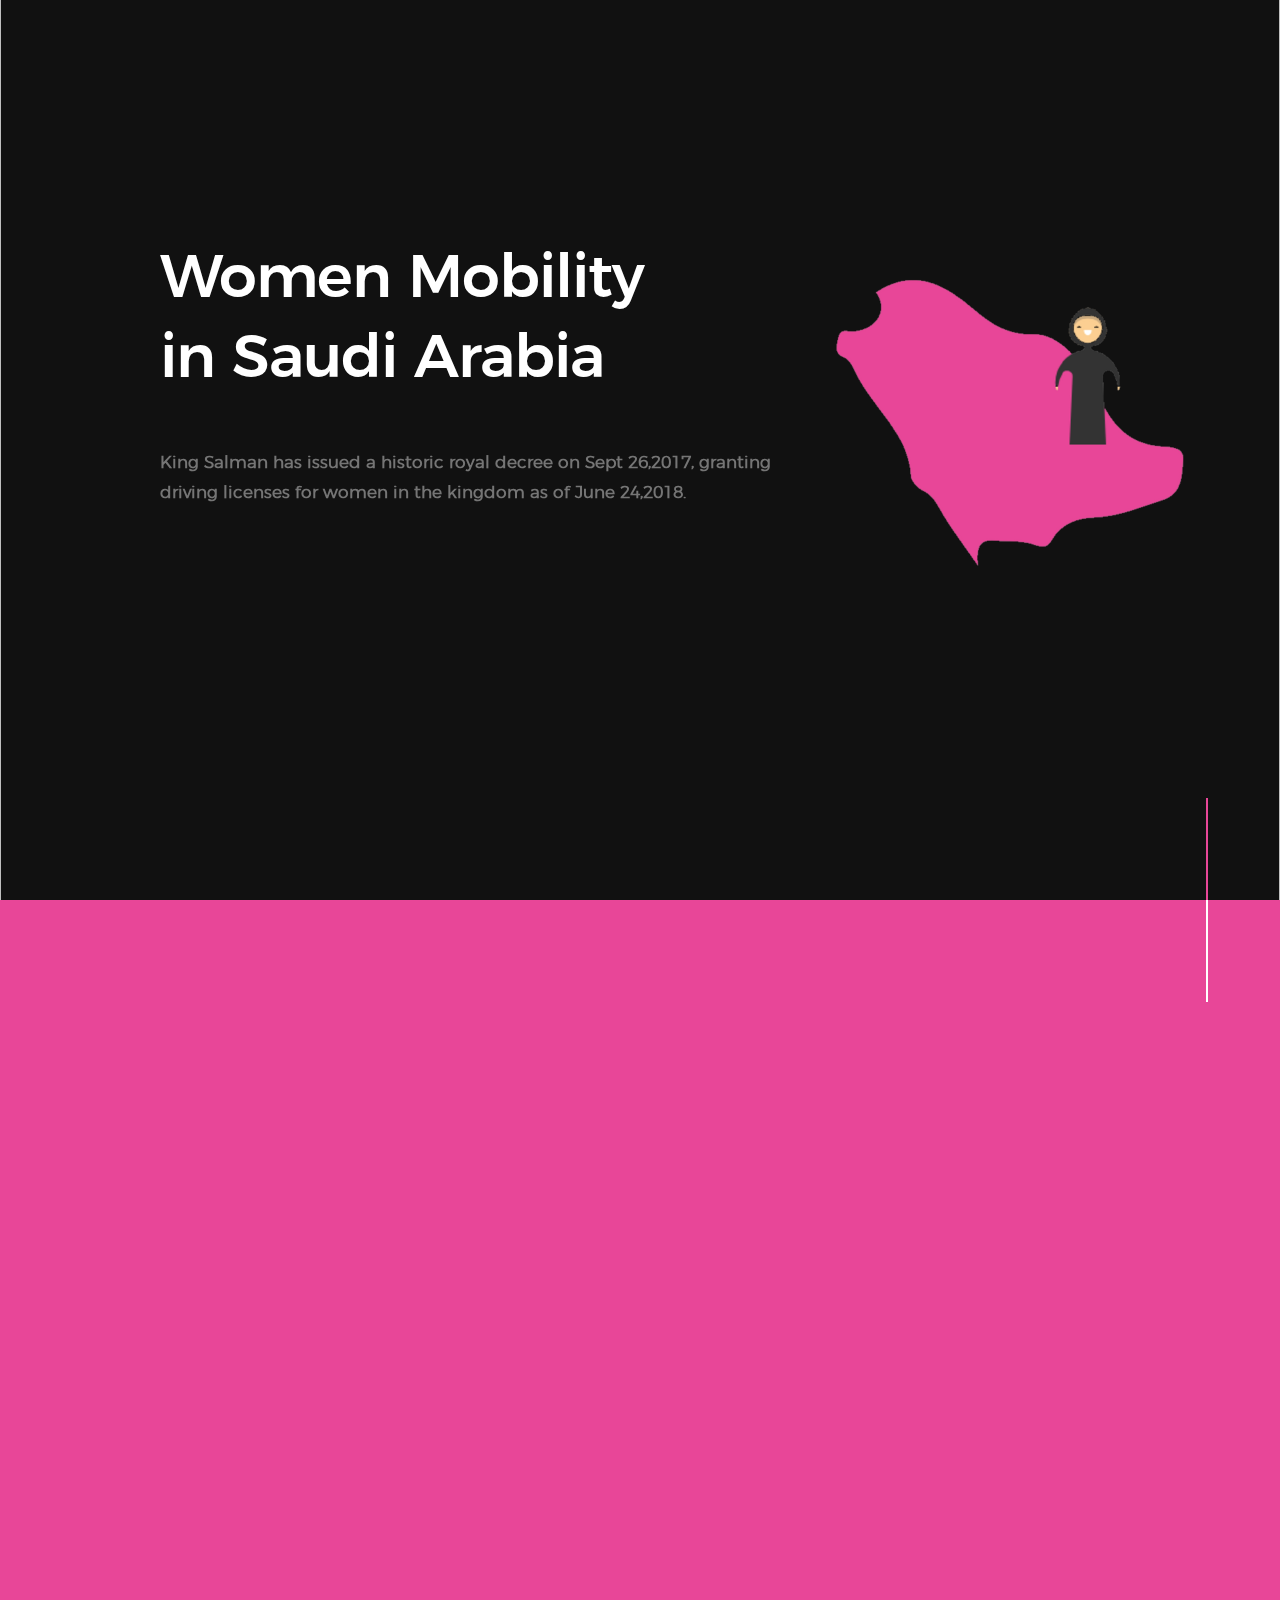
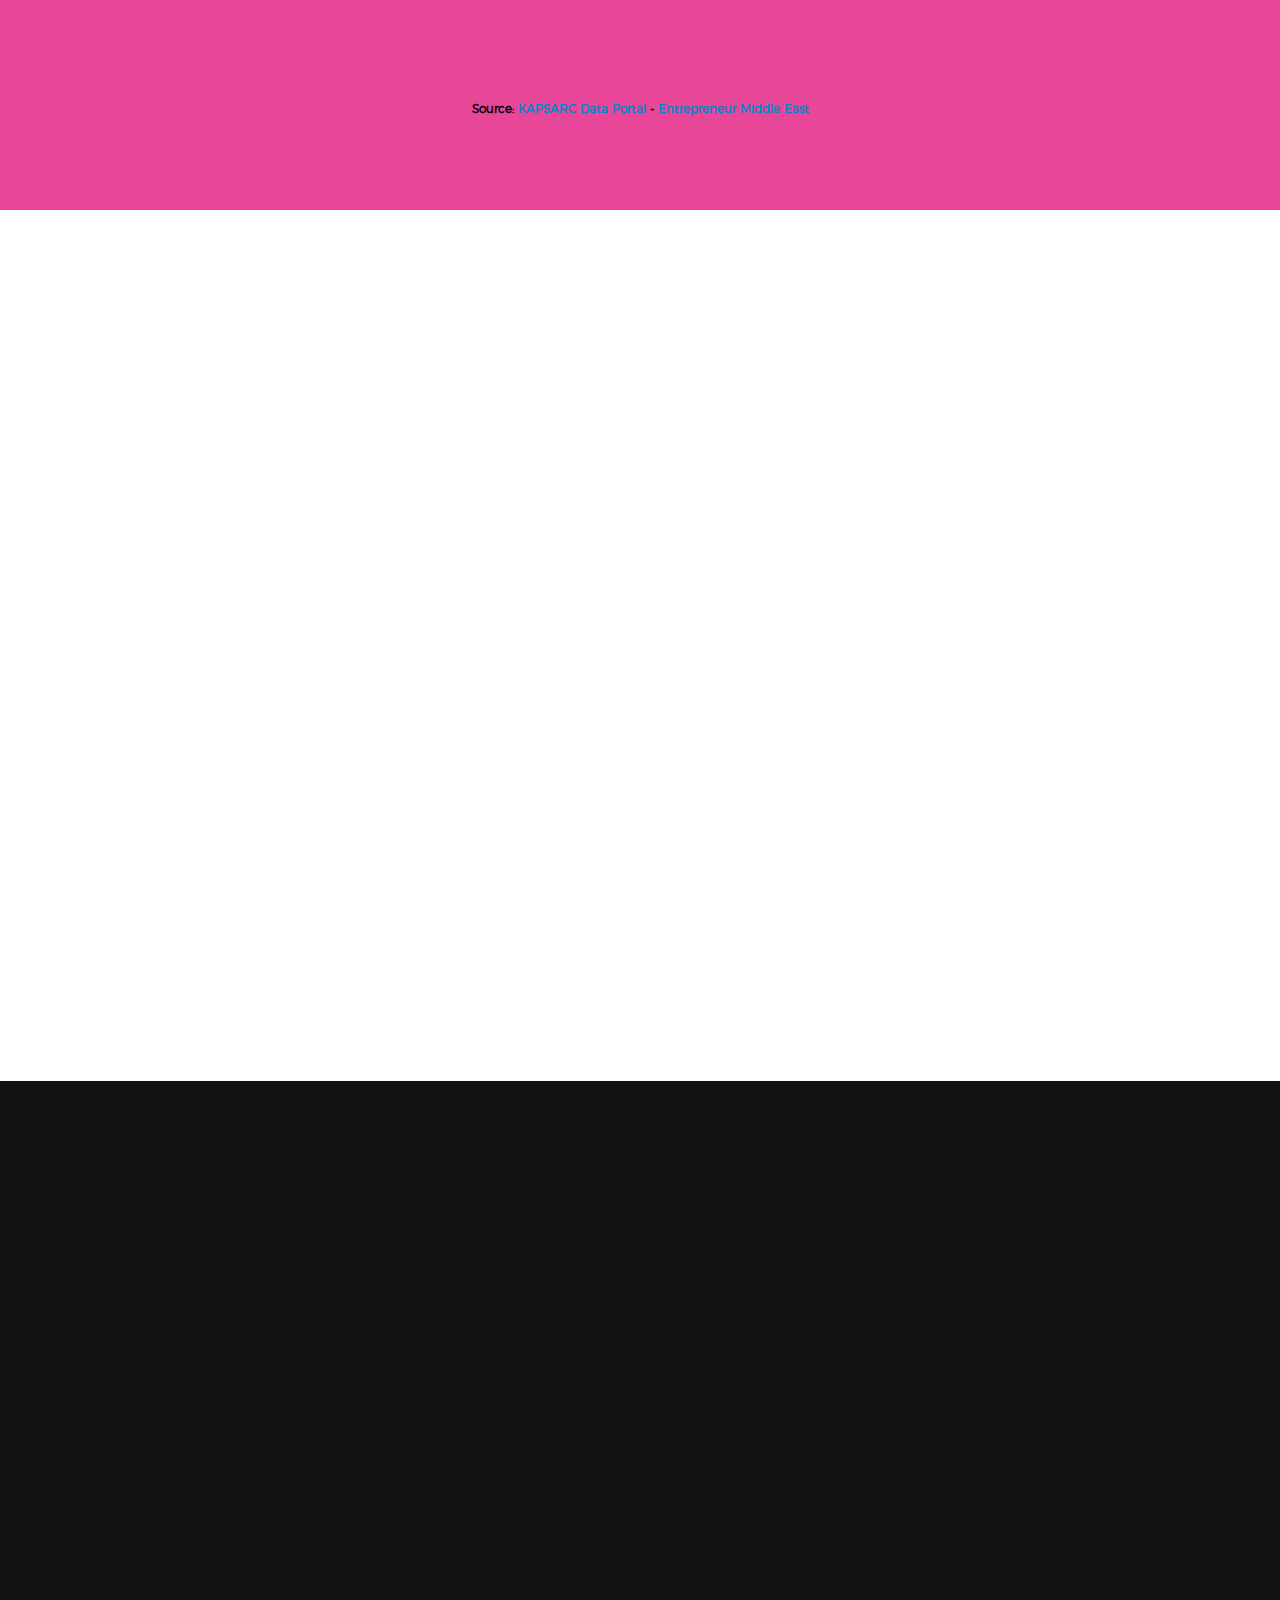
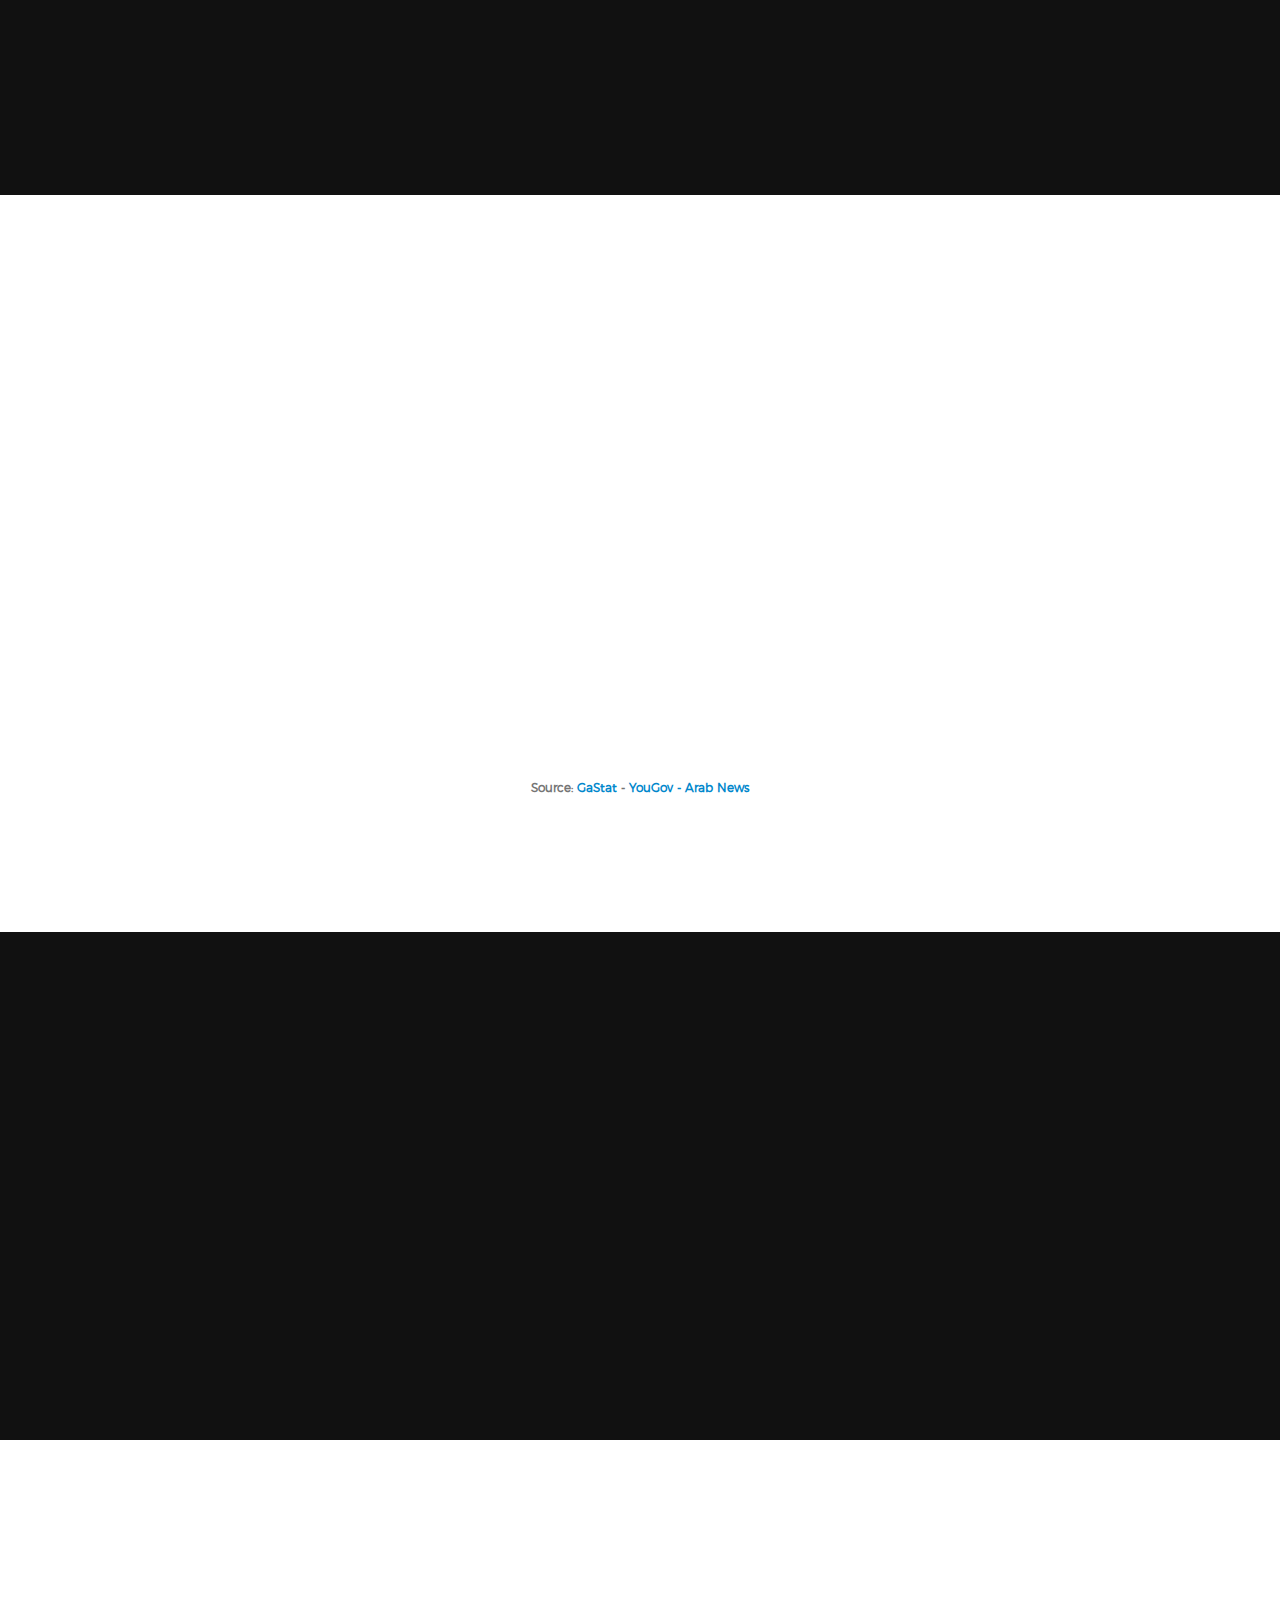
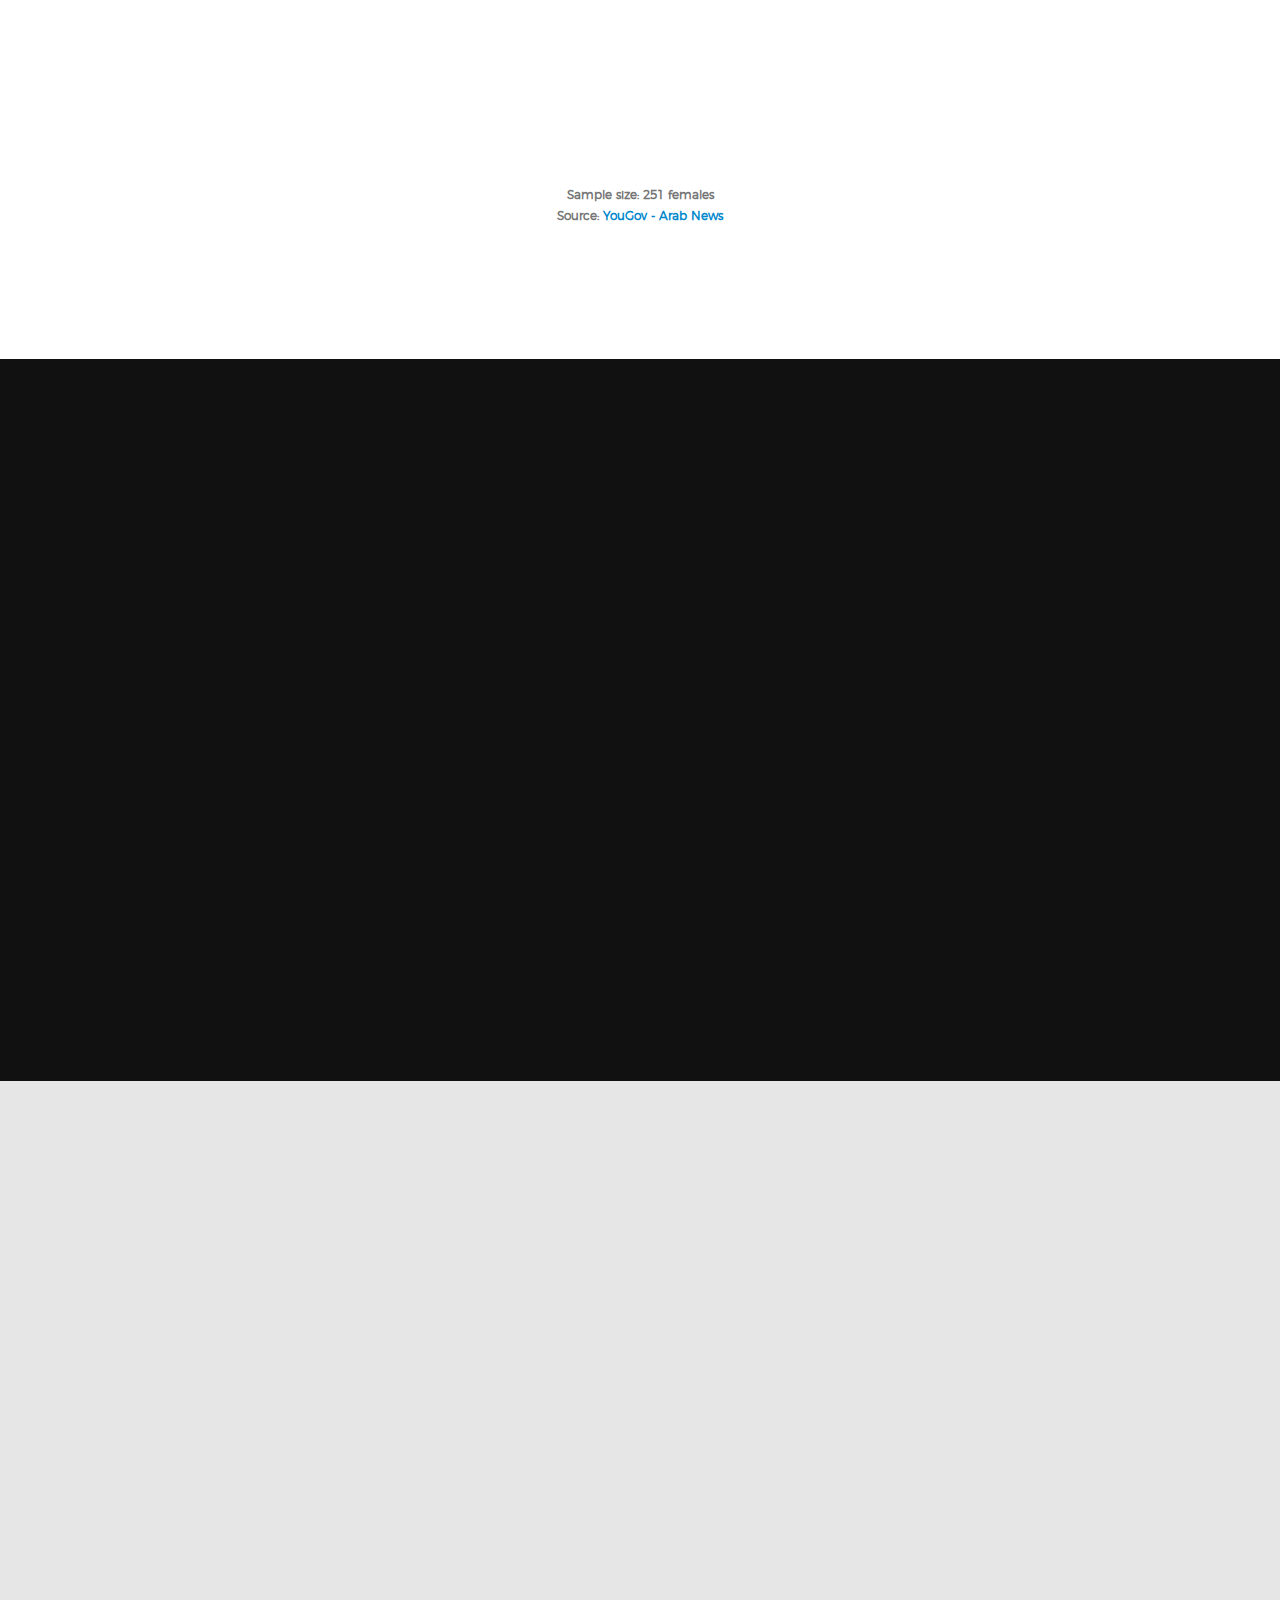
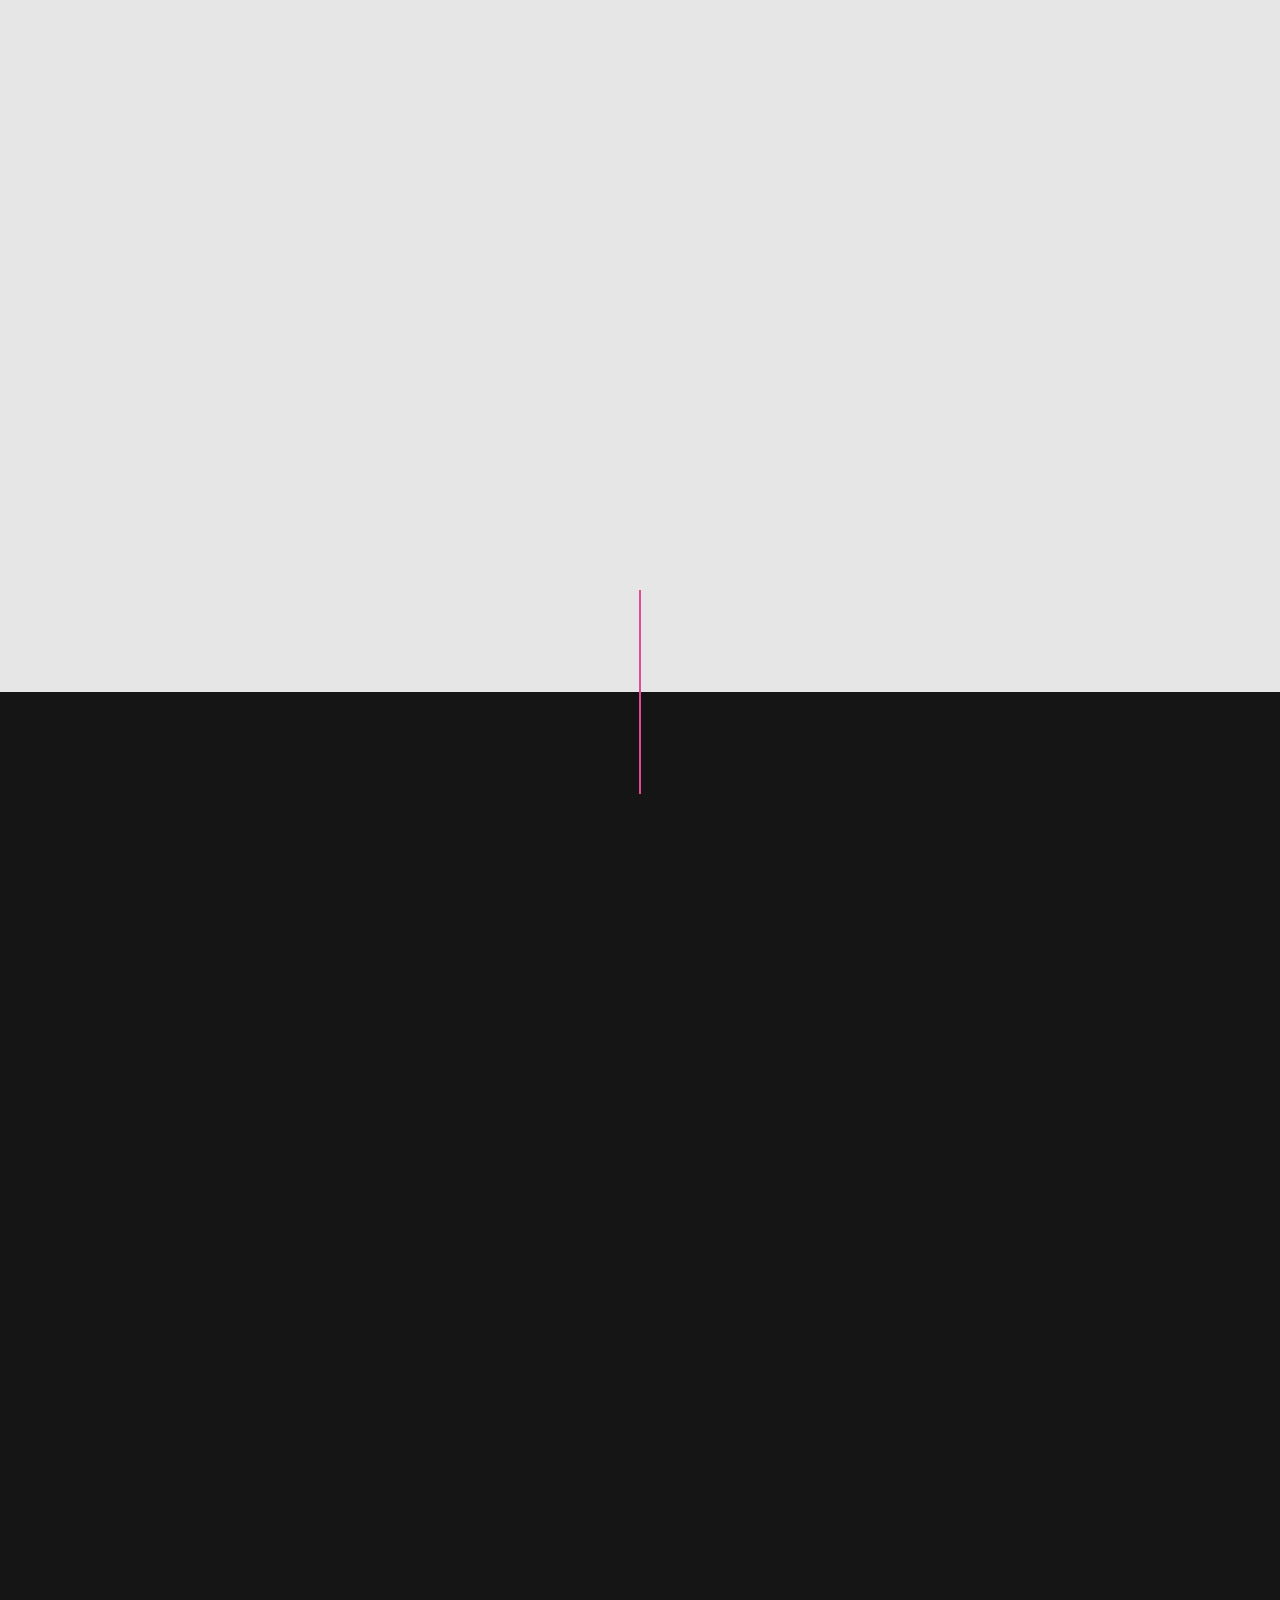
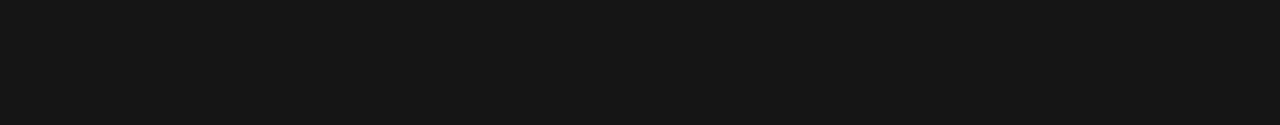
==== commit 2b6f09f2: "Update index.html" ====
--- a/index.html
+++ b/index.html
@@ -48,15 +48,15 @@
         <div class="row section-header has-bottom-sep" data-aos="fade-up">
             <div class="col-full">
                 <h3 class="subhead subhead--dark">There are</h3>
-                <h1 class="stats__count display-1 display-1--light">14172704</h1>
-                <!-- <h1 class="display-1 display-1--light">women</h1> -->
+                <a href="https://goo.gl/F3Q75A"><h1 class="stats__count display-1 display-1--light">14172704</h1></a>
+                <h1 class="subhead subhead--dark">women in Saudi Arabia</h1>
             </div>
         </div> <!-- end section-header -->
 
         <div class="row about-desc" data-aos="fade-up">
             <div class="col-full">
                 <p>
-                Women shape around 42% of Saudi's population, and there are more than eight million women aged 15-54 in Saudi Arabia, with a combination of both Saudis and expats, who will be eligible to drive. 
+                Women shape around 42% of Saudi's population, and there are more than <b class="light">8 million</b> women aged 15-54 in Saudi Arabia, with a combination of both Saudis and expats, who will be eligible to drive. 
                 </p>
             </div>
         </div> <!-- end about-desc -->
@@ -81,6 +81,7 @@
             </div>
 
         </div> <!-- end about-stats -->
+        <small class="source">Source: <a href="https://goo.gl/F3Q75A">KAPSARC Data Portal</a> - <a href="https://www.entrepreneur.com/article/306895">Entrepreneur Middle East</a></small> 
 
         <div class="about__line"></div>
 
@@ -91,6 +92,8 @@
 
             <div class="row section-header has-bottom-sep" data-aos="fade-up">
                 <div class="col-full">
+                    The following statistics are collected from a survey conducted by YouGov<br> 
+                    with a sample of 500 Saudi Nationals<br><br>
                     <h1 class="display-2">77% of Saudi nationals </h1>
                     <h3 class="subhead">Support the decision to allow women to drive </h3><br>
                 </div>
@@ -178,7 +181,7 @@
             <div class="col-full">
                 <h3 class="subhead">Did you know that there are </h3>
                 <h1 class="display-2">1.3m drivers in Saudi Arabia</h1>
-                <h3 class="subhead">But a lot of issues face us with drivers </h3>
+                <h3 class="subhead">Key issues are </h3>
             </div>
         </div> <!-- end section-header -->
 
@@ -220,7 +223,7 @@
             </div>
             
         </div> <!-- end services-list -->
-      <small class="source">Source: GaStat - YouGov - Arab News</small>  
+        <small class="source">Source: <a href="https://www.stats.gov.sa/en">GaStat</a> - <a href="https://goo.gl/4mw2im">YouGov - Arab News</a></small>  
     </section> <!-- end drivers -->
 
 
@@ -231,15 +234,12 @@
                 
             <div class="row section-header has-bottom-sep light-sep" data-aos="fade-up">
                 <div class="col-full">
-                    <h3 class="subhead">Spending over </h3>
+                    <h3 class="subhead">Saudi Arabia is spending estimates of </h3>
                     <h1 class="display-2 display-2--light">25 Billion Saudi Riyals Annually</h1>
-                    Women driving will save these expenses that drain household incomes,
-                    and this income will eventually return to the economy of the country.<br><br>
-                    <small>Source: Okaz</small>
+                    on drivers wages alone<br><br>
+                    <small>Source: <a href="https://goo.gl/FKQEFW">Okaz</a></small>
                 </div>
             </div> <!-- end section-header -->
-
-
         </div> <!-- end intro-wrap-->
 
     </section> <!-- end Economy -->
@@ -285,7 +285,8 @@
      
             </div> <!-- end services-list -->
                 
-            <small class="source">Source: YouGov - Arab News</small> 
+            <small class="source">Sample size: 251 females<br>
+                Source: <a href="https://goo.gl/4mw2im">YouGov - Arab News</a></small> 
     
         </section> <!-- end Section # Planning -->
     
@@ -305,8 +306,8 @@
                                 driving schools.</p> 
                                 <br>
                                 <p class="grey">Also, women with international driving licenses visiting Saudi Arabia will be able to drive for
-                                <b class="light">one year or til the expiry date</b>.</p> 
-                                <small class="source">Source: Center For International Communication</small>
+                                <b class="light">one year or till the expiry date</b>.</p> 
+                                <small class="source">Source: <a href="https://cic.org.sa">Center For International Communication</a></small>
 
                     </div>
                 </div> <!-- end section-header -->
@@ -361,7 +362,9 @@
                         <h3>Car sales in Saudi Arabia are expected to grow by 15-20 percent annually*.</h3>
                 </div>
                 
-            <small class="source">Source: YouGov - Arab News - *LMC Automotive</small> 
+            <small class="source">Sample size: 251 females <br> 
+                Source: <a href="https://goo.gl/4mw2im">YouGov - Arab News</a> - <a href="http://saudigazette.com.sa/article/520669/SAUDI-ARABIA/Preparations-under-way-to-issue-driving-licenses-to-women
+                ">*LMC Automotive</a></small> 
                 </div> 
             </div> <!-- end clients-outer -->
       
@@ -389,7 +392,7 @@
                                 <img data-aos=zoom-in-up id="vision" src="images/vision2.png">
                         </div>
                         <br><br>
-                        <small class="source">Source: Vision 2030 website</small> 
+                        <small class="source">Source: <a href="http://vision2030.gov.sa/en/goals">Vision 2030 website</a></small> 
                         
 
         </div> <!-- end contact-content -->
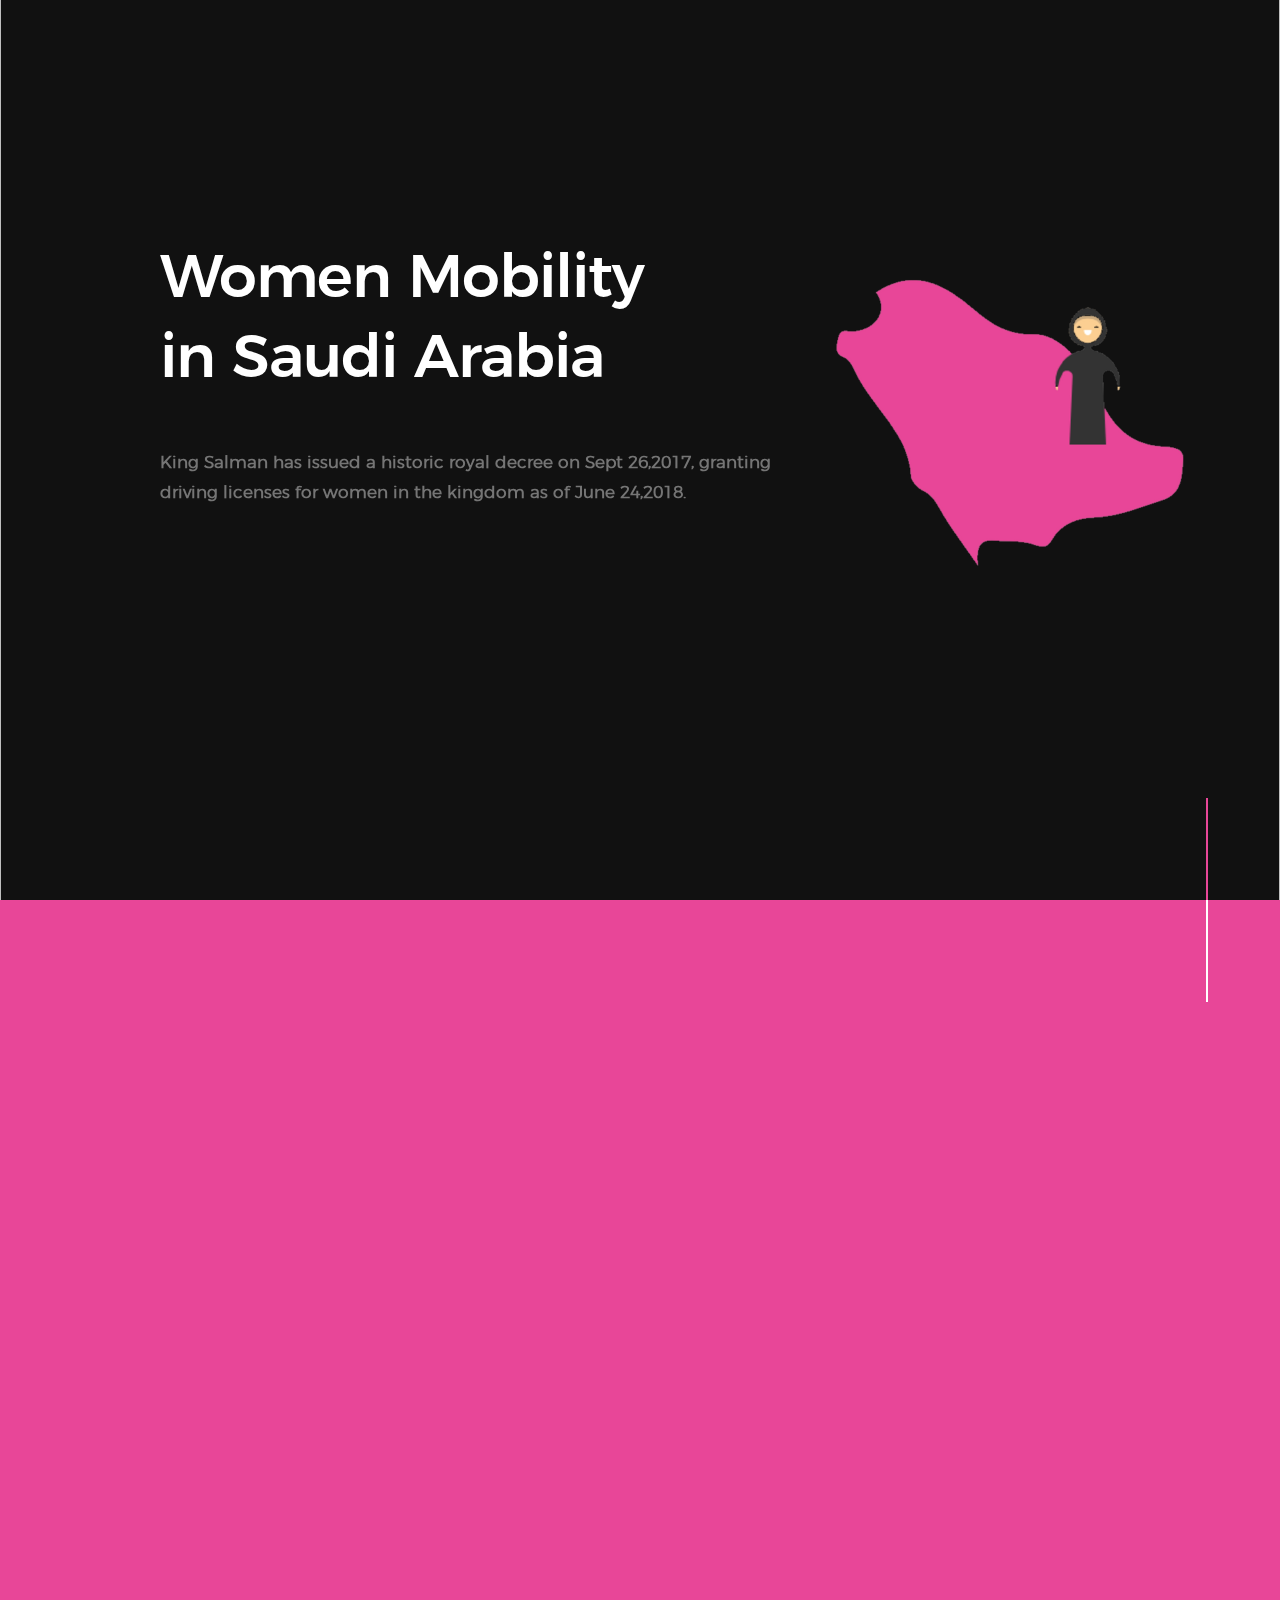
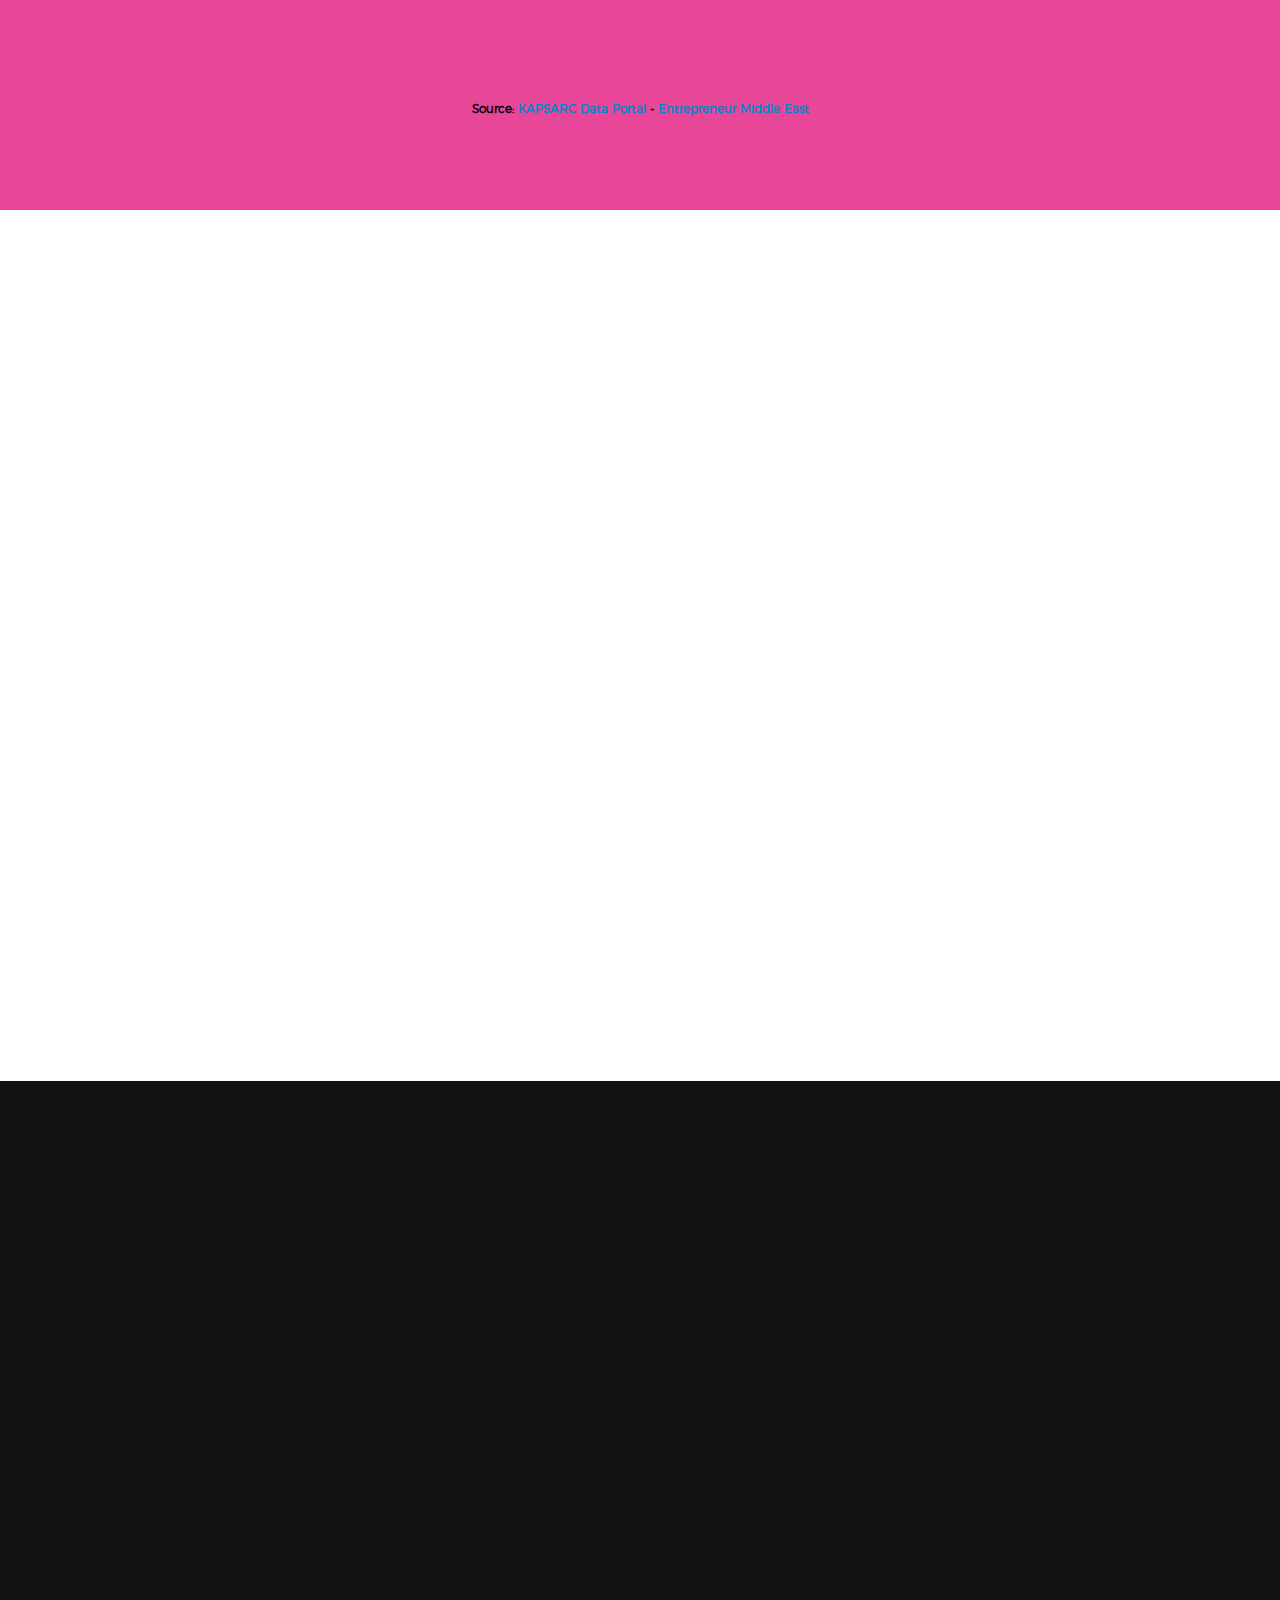
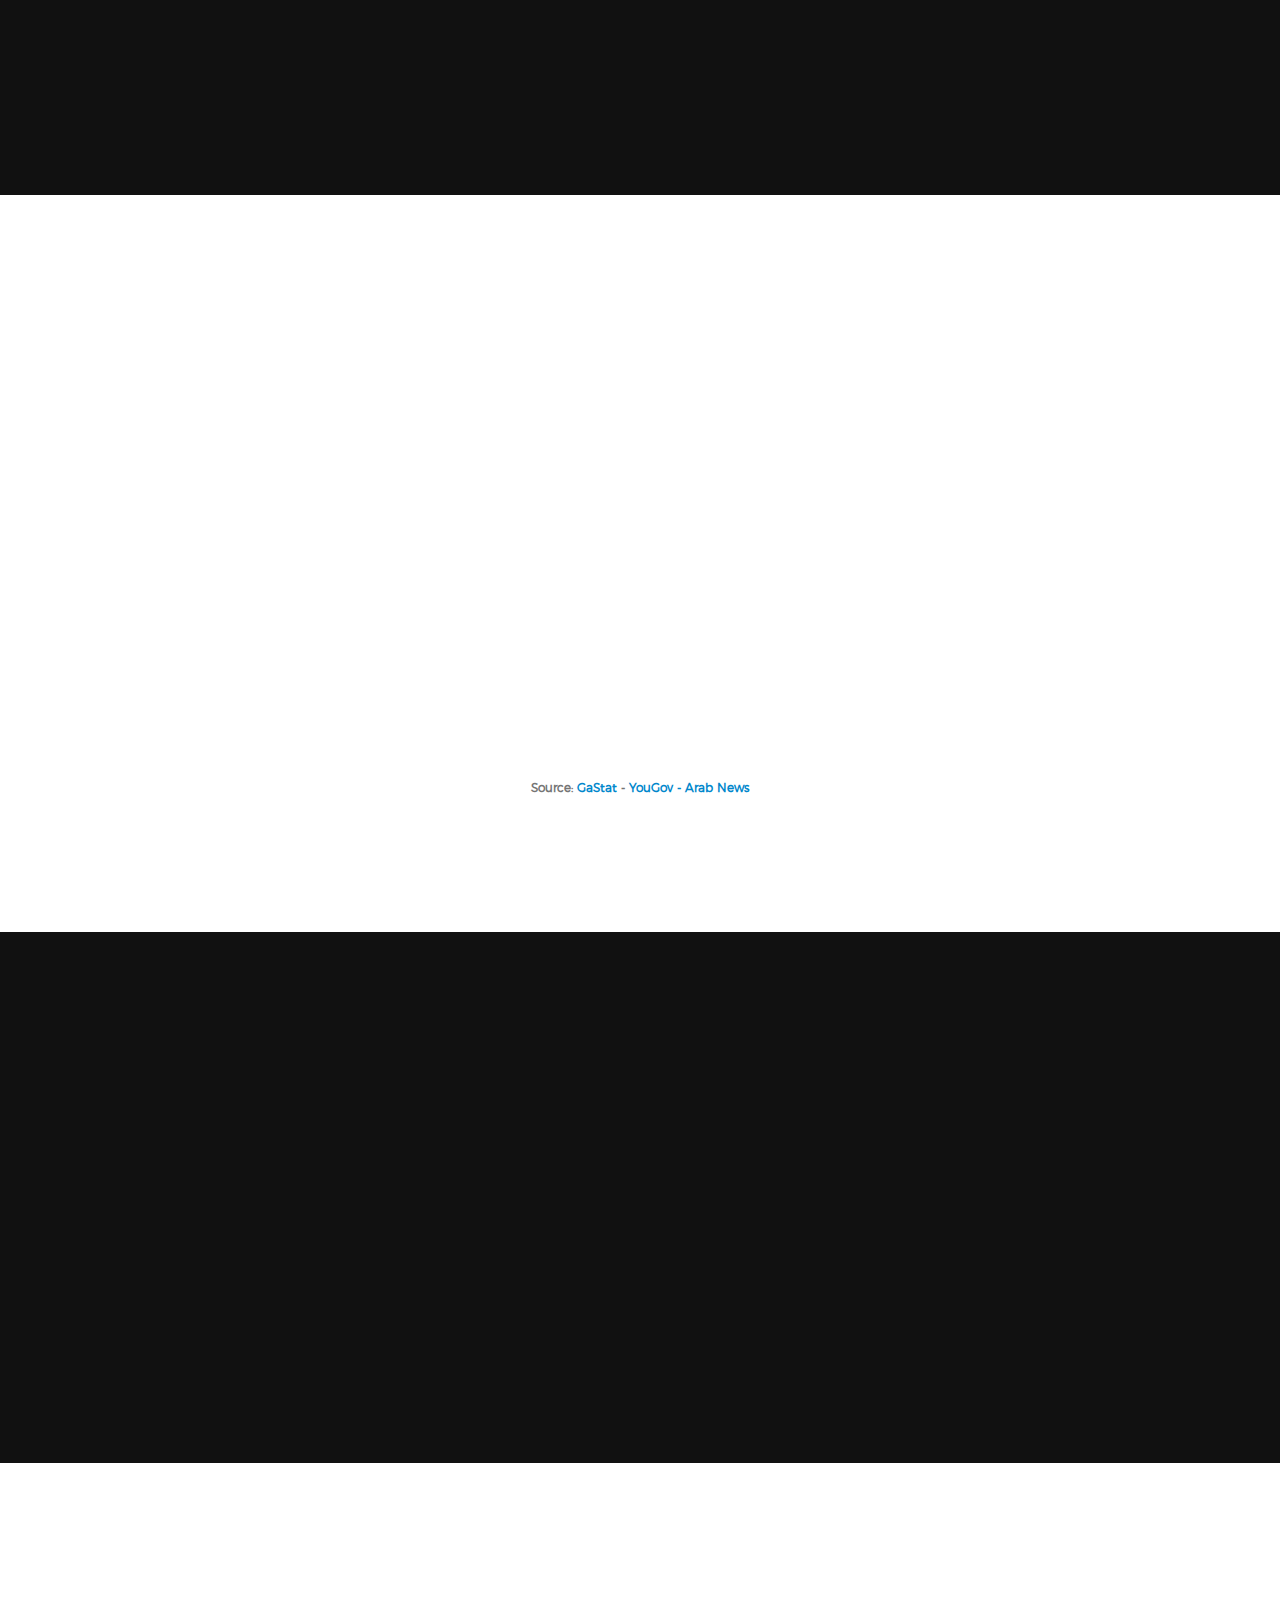
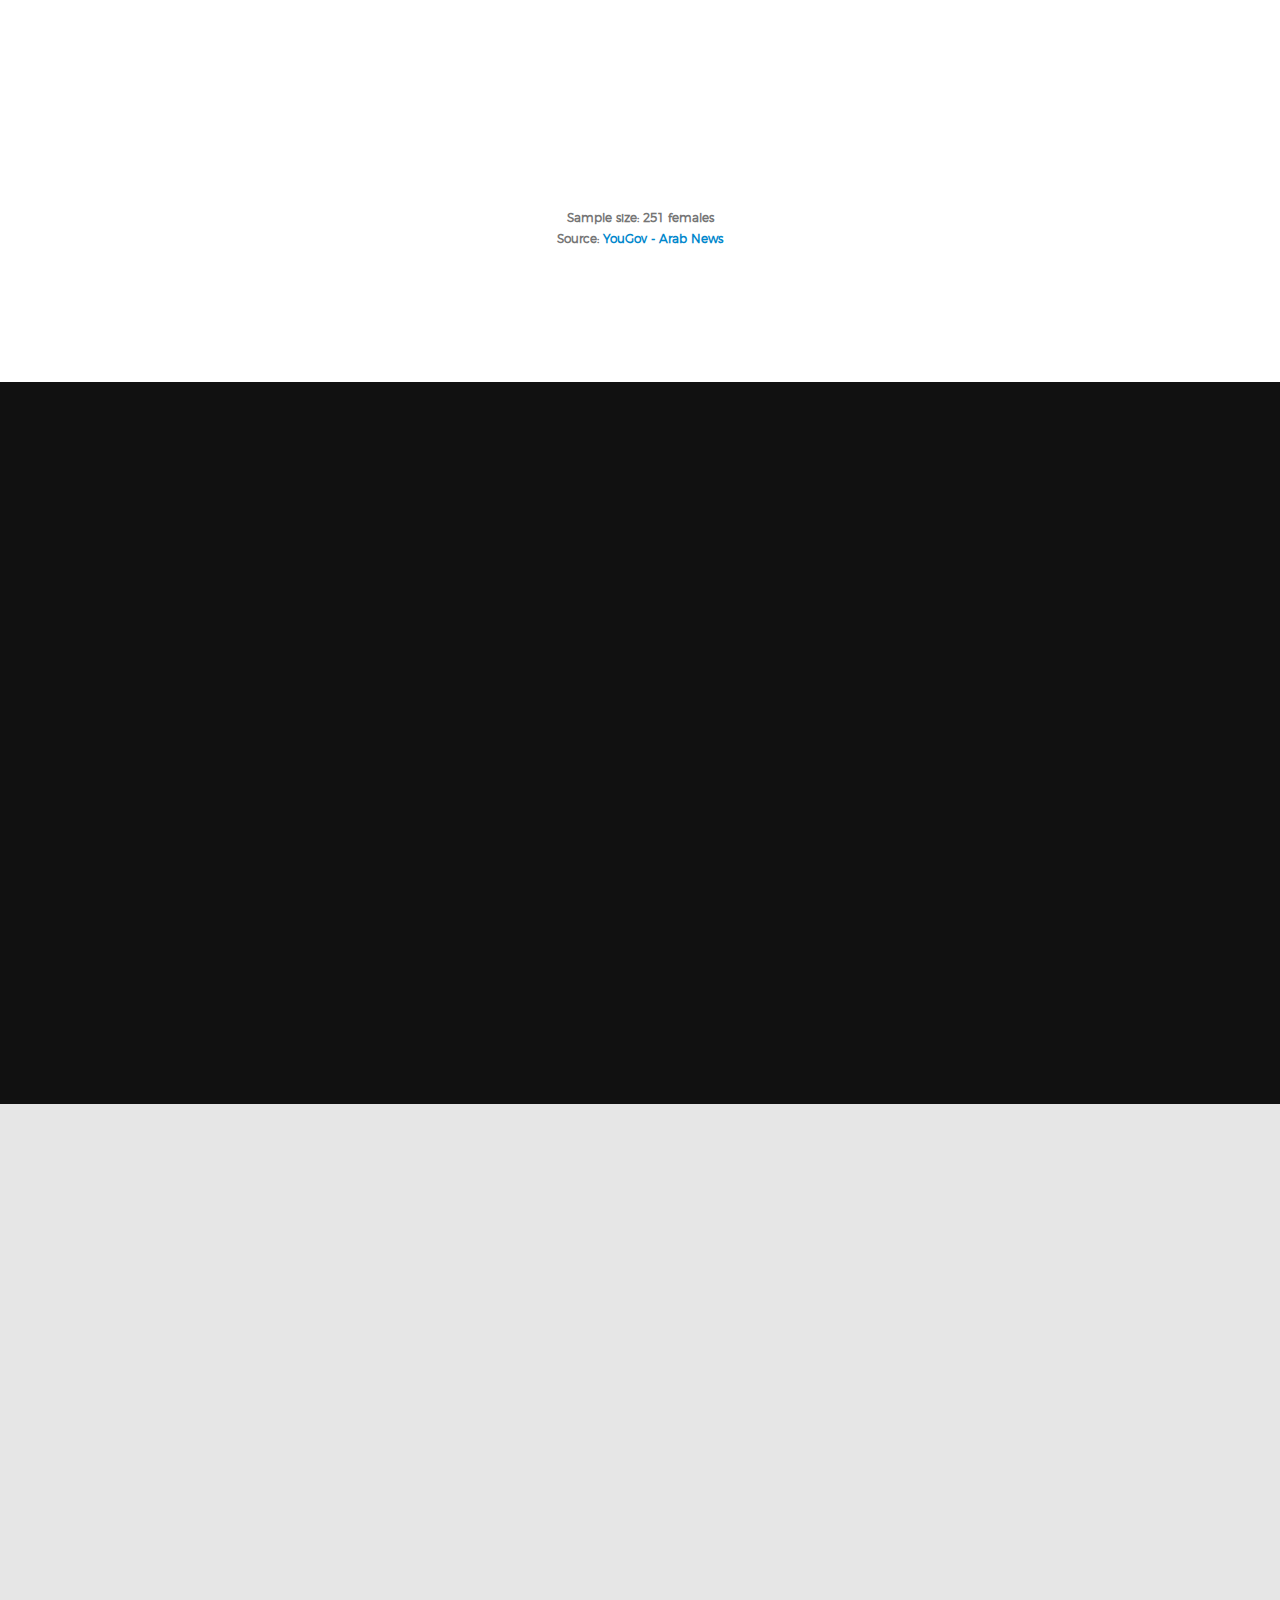
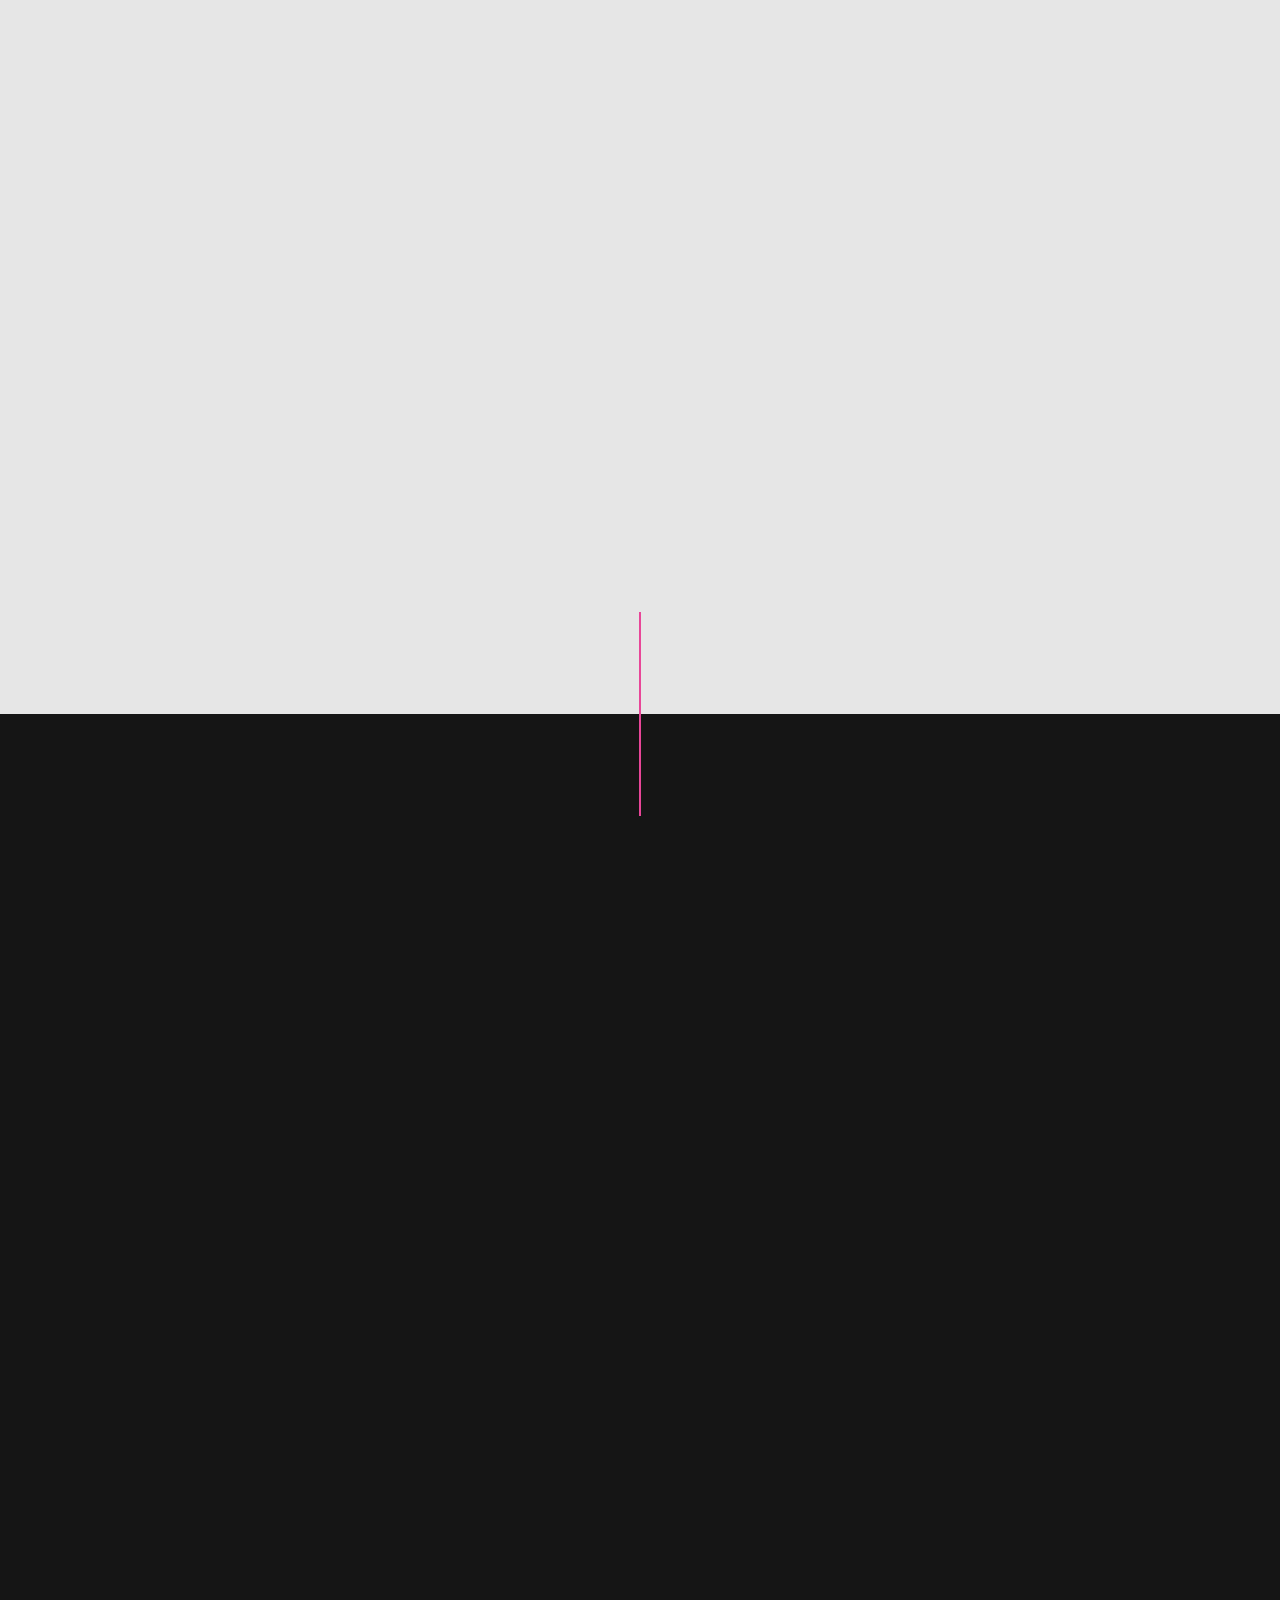
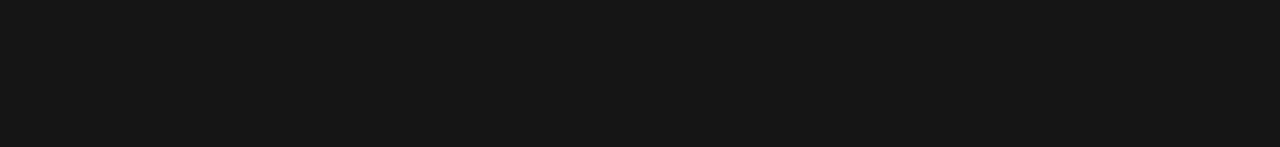
==== commit aff9aa6d: "Update index.html" ====
--- a/index.html
+++ b/index.html
@@ -236,7 +236,7 @@
                 <div class="col-full">
                     <h3 class="subhead">Saudi Arabia is spending estimates of </h3>
                     <h1 class="display-2 display-2--light">25 Billion Saudi Riyals Annually</h1>
-                    on drivers wages alone<br><br>
+                    <h3 class="subhead">on drivers' wages alone </h3><br><br>
                     <small>Source: <a href="https://goo.gl/FKQEFW">Okaz</a></small>
                 </div>
             </div> <!-- end section-header -->
